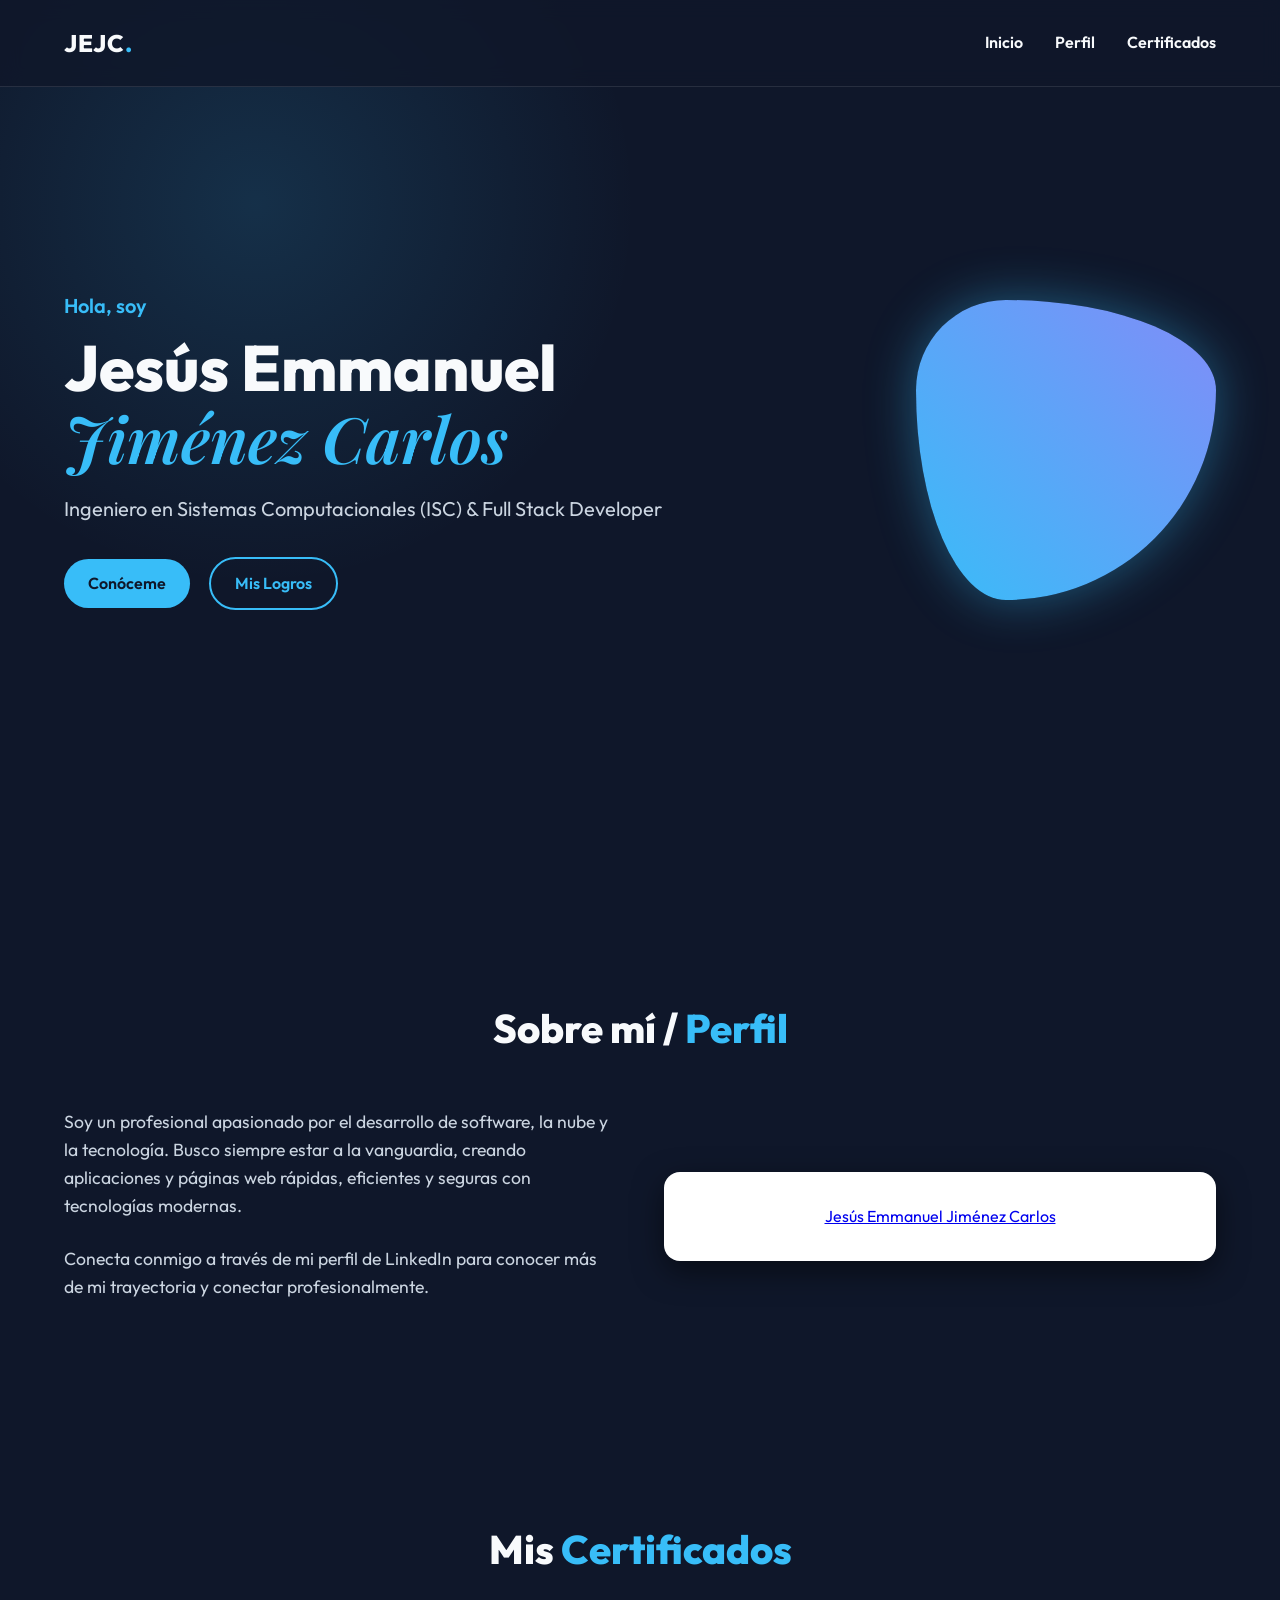
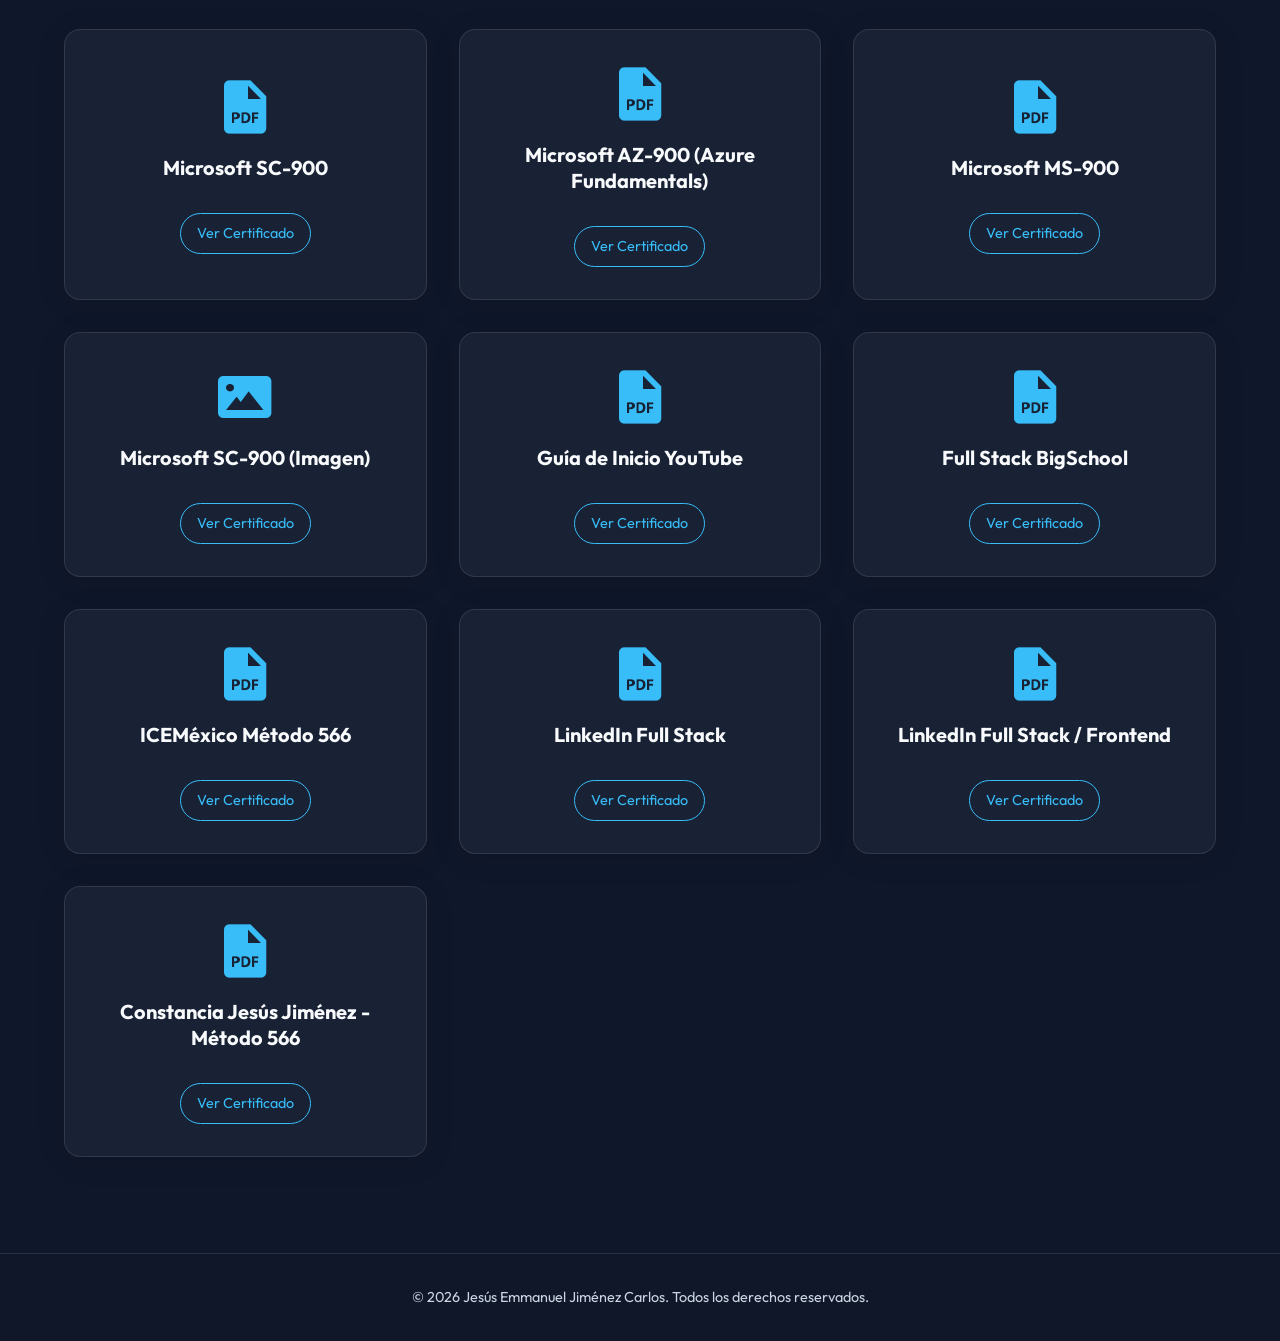
==== index.html @ c1d4f8da "Initial commit: Portafolio profesional" ====
<!DOCTYPE html>
<html lang="es">
<head>
    <meta charset="UTF-8">
    <meta name="viewport" content="width=device-width, initial-scale=1.0">
    <title>Jesús Emmanuel - Portafolio Profesional</title>
    <meta name="description" content="Portafolio profesional de Jesús Emmanuel Jiménez Carlos, Ingeniero en Sistemas Computacionales.">
    <!-- Google Fonts -->
    <link href="https://fonts.googleapis.com/css2?family=Outfit:wght@300;400;600;800&family=Playfair+Display:ital,wght@1,600&display=swap" rel="stylesheet">
    <link rel="stylesheet" href="./css/style.css">
    <!-- Boxicons (For quick modern icons) -->
    <link href='https://unpkg.com/boxicons@2.1.4/css/boxicons.min.css' rel='stylesheet'>
    <!-- LinkedIn Badge Script -->
    <script src="https://platform.linkedin.com/badges/js/profile.js" async defer type="text/javascript"></script>
</head>
<body>
    <!-- Navbar -->
    <header class="navbar">
        <div class="logo">JEJC<span>.</span></div>
        <button class="menu-btn" id="menu-btn"><i class='bx bx-menu'></i></button>
        <nav class="nav-links" id="nav-links">
            <a href="#inicio">Inicio</a>
            <a href="#perfil">Perfil</a>
            <a href="#certificados">Certificados</a>
        </nav>
    </header>

    <!-- Hero Section -->
    <section id="inicio" class="hero">
        <div class="blob-bg"></div>
        <div class="hero-content">
            <span class="greeting">Hola, soy</span>
            <h1>Jesús Emmanuel<span> Jiménez Carlos</span></h1>
            <p class="role">Ingeniero en Sistemas Computacionales (ISC) & Full Stack Developer</p>
            <div class="hero-buttons">
                <a href="#perfil" class="btn btn-primary">Conóceme</a>
                <a href="#certificados" class="btn btn-secondary">Mis Logros</a>
            </div>
        </div>
        <div class="hero-image-placeholder">
           <!-- Dynamic CSS visual -->
           <div class="abstract-shape"></div>
        </div>
    </section>

    <!-- Profile & LinkedIn -->
    <section id="perfil" class="profile section-padding">
        <div class="container">
            <h2 class="section-title">Sobre mí / <span>Perfil</span></h2>
            <div class="profile-grid">
                <div class="profile-text">
                    <p>Soy un profesional apasionado por el desarrollo de software, la nube y la tecnología. Busco siempre estar a la vanguardia, creando aplicaciones y páginas web rápidas, eficientes y seguras con tecnologías modernas.</p>
                    <p>Conecta conmigo a través de mi perfil de LinkedIn para conocer más de mi trayectoria y conectar profesionalmente.</p>
                </div>
                <!-- Light theme container for LinkedIn Badge so its text is readable -->
                <div class="linkedin-container">
                    <div class="badge-base LI-profile-badge" data-locale="es_ES" data-size="medium" data-theme="light" data-type="HORIZONTAL" data-vanity="jesús-emmanuel-jiménez-carlos-isc" data-version="v1">
                      <a class="badge-base__link LI-simple-link" href="https://mx.linkedin.com/in/jes%C3%BAs-emmanuel-jim%C3%A9nez-carlos-isc?trk=profile-badge">Jesús Emmanuel Jiménez Carlos</a>
                    </div>
                </div>
            </div>
        </div>
    </section>

    <!-- Certificates Section -->
    <section id="certificados" class="certificates section-padding">
        <div class="container">
            <h2 class="section-title">Mis <span>Certificados</span></h2>
            <div class="cert-grid">
                <!-- Certificate cards will be generated by JS -->
            </div>
        </div>
    </section>

    <!-- Footer -->
    <footer>
        <div class="container">
            <p>&copy; 2026 Jesús Emmanuel Jiménez Carlos. Todos los derechos reservados.</p>
        </div>
    </footer>

    <script src="./js/main.js"></script>
</body>
</html>
---- css/style.css ----
/* Color Palette & Variables */
:root {
    --bg-dark: #0f172a;
    --text-main: #f8fafc;
    --text-muted: #cbd5e1;
    --accent: #38bdf8;
    --accent-hover: #0ea5e9;
    --card-bg: rgba(30, 41, 59, 0.7);
    --nav-bg: rgba(15, 23, 42, 0.8);
    --border-color: rgba(255, 255, 255, 0.1);
    
    font-size: 16px;
}

* {
    margin: 0;
    padding: 0;
    box-sizing: border-box;
    scroll-behavior: smooth;
}

body {
    font-family: 'Outfit', sans-serif;
    background-color: var(--bg-dark);
    color: var(--text-main);
    overflow-x: hidden;
    line-height: 1.6;
}

/* Glassmorphism Classes */
.glass-panel {
    background: var(--card-bg);
    backdrop-filter: blur(12px);
    -webkit-backdrop-filter: blur(12px);
    border: 1px solid var(--border-color);
    border-radius: 1rem;
    box-shadow: 0 4px 30px rgba(0, 0, 0, 0.1);
}

/* Navbar */
.navbar {
    position: fixed;
    top: 0;
    left: 0;
    width: 100%;
    display: flex;
    justify-content: space-between;
    align-items: center;
    padding: 1.5rem 5%;
    z-index: 1000;
    background: var(--nav-bg);
    backdrop-filter: blur(10px);
    border-bottom: 1px solid var(--border-color);
    transition: padding 0.3s ease;
}

.navbar.scrolled {
    padding: 1rem 5%;
}

.logo {
    font-size: 1.5rem;
    font-weight: 800;
    letter-spacing: 1px;
}

.logo span {
    color: var(--accent);
}

.nav-links {
    display: flex;
}

.nav-links a {
    color: var(--text-main);
    text-decoration: none;
    margin-left: 2rem;
    font-weight: 600;
    transition: color 0.3s;
    position: relative;
}

.nav-links a::after {
    content: '';
    position: absolute;
    bottom: -5px;
    left: 0;
    width: 0;
    height: 2px;
    background-color: var(--accent);
    transition: width 0.3s;
}

.nav-links a:hover {
    color: var(--accent);
}

.nav-links a:hover::after {
    width: 100%;
}

.menu-btn {
    display: none;
    background: none;
    border: none;
    color: var(--text-main);
    font-size: 2rem;
    cursor: pointer;
}

/* Hero Section */
.hero {
    min-height: 100vh;
    display: flex;
    align-items: center;
    justify-content: space-between;
    padding: 0 5%;
    position: relative;
    overflow: hidden;
}

.blob-bg {
    position: absolute;
    width: 60vw;
    height: 60vw;
    background: radial-gradient(circle, rgba(56,189,248,0.15) 0%, rgba(15,23,42,0) 70%);
    top: -20%;
    left: -10%;
    border-radius: 50%;
    z-index: -1;
    pointer-events: none;
    animation: drift 15s infinite alternate ease-in-out;
}

@keyframes drift {
    100% {
        transform: translate(10%, 10%);
    }
}

.hero-content {
    max-width: 600px;
    z-index: 10;
}

.greeting {
    font-size: 1.25rem;
    color: var(--accent);
    font-weight: 600;
    display: block;
    margin-bottom: 0.5rem;
}

.hero-content h1 {
    font-size: 4rem;
    font-weight: 800;
    line-height: 1.1;
    margin-bottom: 1rem;
}

.hero-content h1 span {
    color: var(--accent);
    font-family: 'Playfair Display', serif;
    font-style: italic;
    font-weight: 600;
}

.role {
    font-size: 1.25rem;
    color: var(--text-muted);
    margin-bottom: 2rem;
}

.btn {
    display: inline-block;
    padding: 0.75rem 1.5rem;
    border-radius: 2rem;
    text-decoration: none;
    font-weight: 600;
    transition: all 0.3s;
}

.btn-primary {
    background-color: var(--accent);
    color: var(--bg-dark);
    margin-right: 1rem;
}

.btn-primary:hover {
    background-color: var(--accent-hover);
    transform: translateY(-3px);
    box-shadow: 0 10px 20px rgba(56, 189, 248, 0.3);
}

.btn-secondary {
    border: 2px solid var(--accent);
    color: var(--accent);
}

.btn-secondary:hover {
    background-color: var(--accent);
    color: var(--bg-dark);
    transform: translateY(-3px);
}

.abstract-shape {
    width: 300px;
    height: 300px;
    border-radius: 30% 70% 70% 30% / 30% 30% 70% 70%;
    background: linear-gradient(45deg, #38bdf8, #818cf8);
    box-shadow: 0 0 50px rgba(56, 189, 248, 0.4);
    animation: morph 8s infinite alternate ease-in-out;
}

@keyframes morph {
    0% { border-radius: 30% 70% 70% 30% / 30% 30% 70% 70%; }
    50% { border-radius: 60% 40% 30% 70% / 60% 30% 70% 40%; }
    100% { border-radius: 30% 70% 70% 30% / 30% 30% 70% 70%; }
}

/* Sections Common */
.section-padding {
    padding: 6rem 5%;
}

.container {
    max-width: 1200px;
    margin: 0 auto;
}

.section-title {
    font-size: 2.5rem;
    font-weight: 800;
    margin-bottom: 3rem;
    text-align: center;
}

.section-title span {
    color: var(--accent);
}

/* Profile */
.profile-grid {
    display: grid;
    grid-template-columns: 1fr 1fr;
    gap: 3rem;
    align-items: center;
}

.profile-text p {
    font-size: 1.1rem;
    color: var(--text-muted);
    margin-bottom: 1.5rem;
}

.linkedin-container {
    padding: 2rem;
    display: flex;
    justify-content: center;
    align-items: center;
    background: #ffffff; /* White bg for linkedin badge to show best since it's "light" theme */
    border-radius: 1rem;
    box-shadow: 0 10px 30px rgba(0,0,0,0.5);
    overflow: hidden;
}

/* Certificates */
.cert-grid {
    display: grid;
    grid-template-columns: repeat(auto-fit, minmax(300px, 1fr));
    gap: 2rem;
}

.cert-card {
    padding: 2rem;
    text-align: center;
    transition: transform 0.3s, box-shadow 0.3s;
    text-decoration: none;
    display: flex;
    flex-direction: column;
    justify-content: center;
    align-items: center;
    color: var(--text-main);
}

.cert-card:hover {
    transform: translateY(-10px);
    box-shadow: 0 15px 30px rgba(14, 165, 233, 0.2);
    border-color: var(--accent);
}

.cert-card i {
    font-size: 4rem;
    color: var(--accent);
    margin-bottom: 1rem;
}

.cert-card h3 {
    font-size: 1.25rem;
    margin-bottom: 0.5rem;
    line-height: 1.3;
}

.cert-card .btn-small {
    margin-top: 1.5rem;
    padding: 0.5rem 1rem;
    color: var(--accent);
    border: 1px solid var(--accent);
    border-radius: 1.5rem;
    font-size: 0.9rem;
    transition: all 0.3s;
}

.cert-card:hover .btn-small {
    background: var(--accent);
    color: var(--bg-dark);
}

/* Footer */
footer {
    text-align: center;
    padding: 2rem 5%;
    border-top: 1px solid var(--border-color);
    background: var(--nav-bg);
}

footer p {
    color: var(--text-muted);
    font-size: 0.9rem;
}

/* Media Queries for responsiveness */
@media (max-width: 900px) {
    .hero-content h1 {
        font-size: 3rem;
    }
    .profile-grid {
        grid-template-columns: 1fr;
    }
    .hero {
        flex-direction: column;
        justify-content: center;
        text-align: center;
        gap: 3rem;
        padding-top: 8rem;
    }
    .abstract-shape {
        width: 250px;
        height: 250px;
    }
}

@media (max-width: 768px) {
    .menu-btn {
        display: block;
    }
    .nav-links {
        position: absolute;
        top: 100%;
        left: 0;
        width: 100%;
        background: var(--nav-bg);
        flex-direction: column;
        display: none;
        padding: 1rem 0;
        backdrop-filter: blur(10px);
        border-bottom: 1px solid var(--border-color);
    }
    .nav-links.active {
        display: flex;
    }
    .nav-links a {
        margin: 1rem 0;
        text-align: center;
    }
}
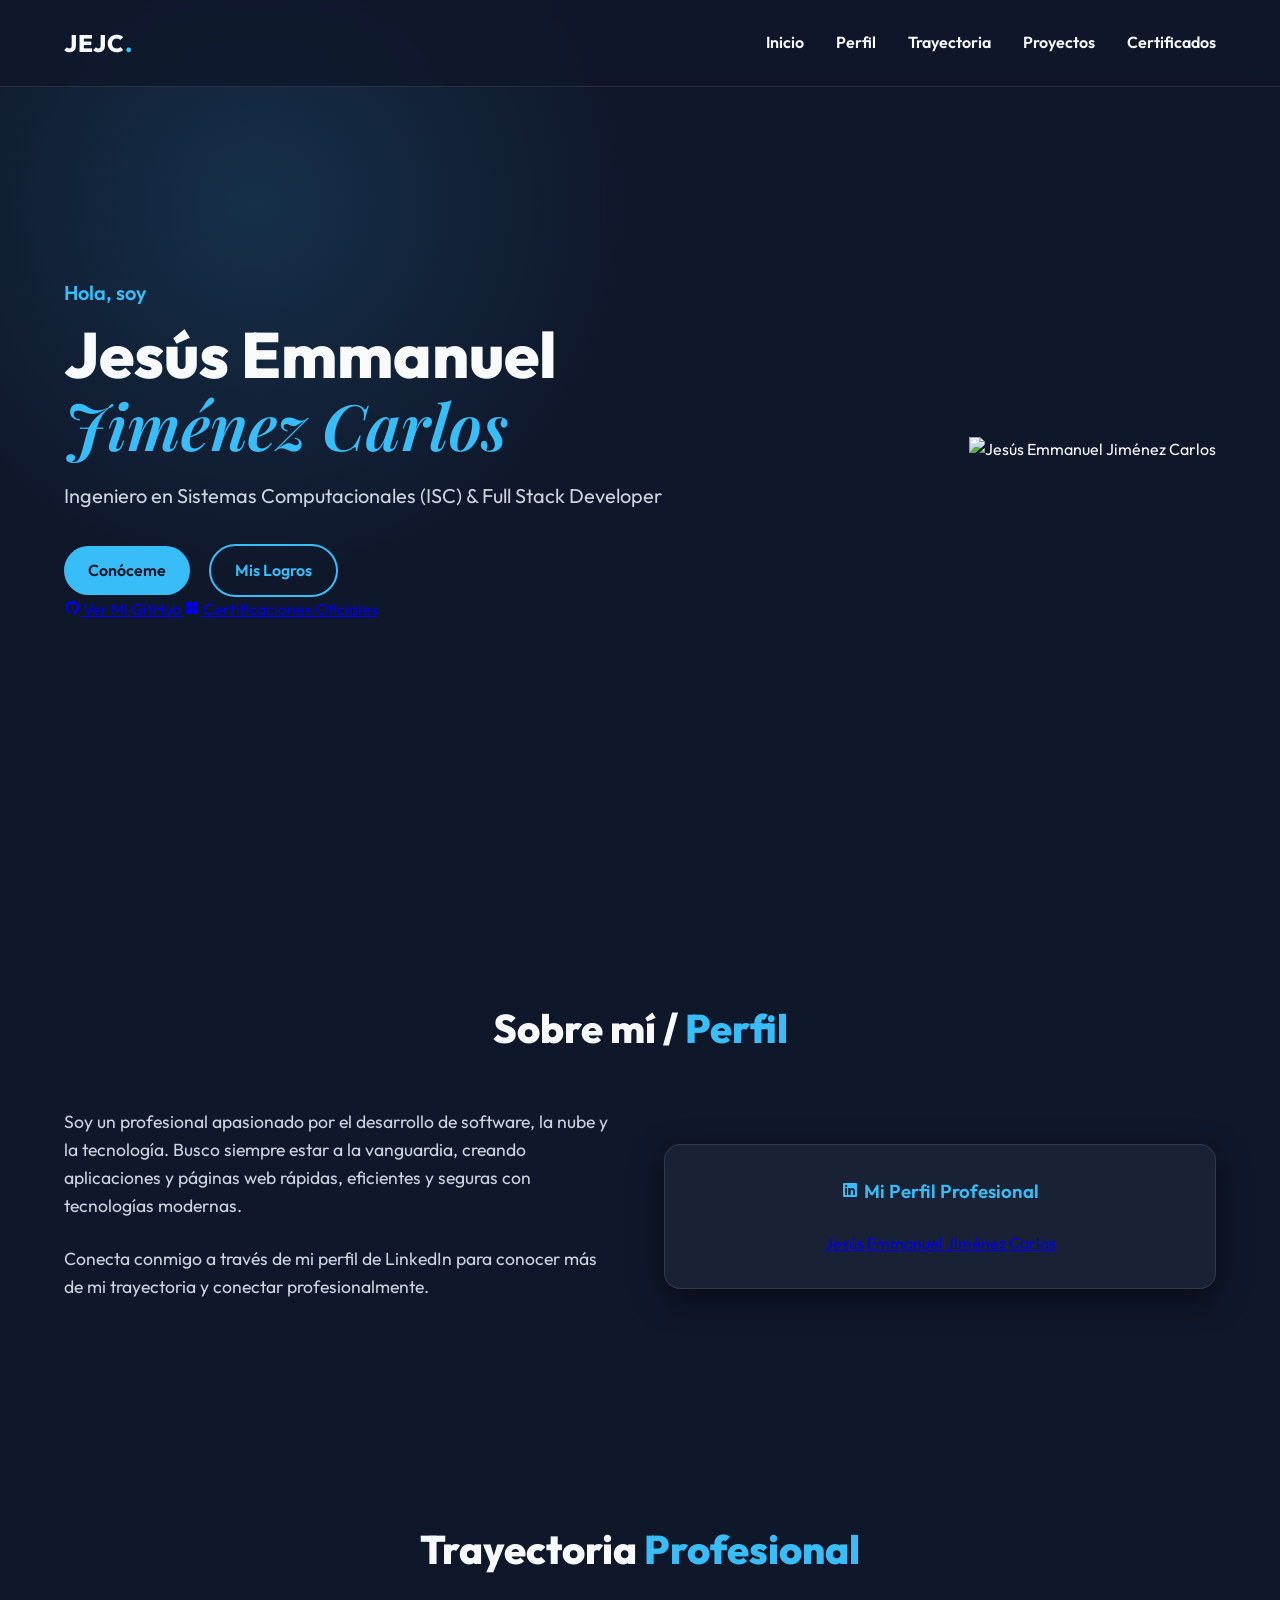
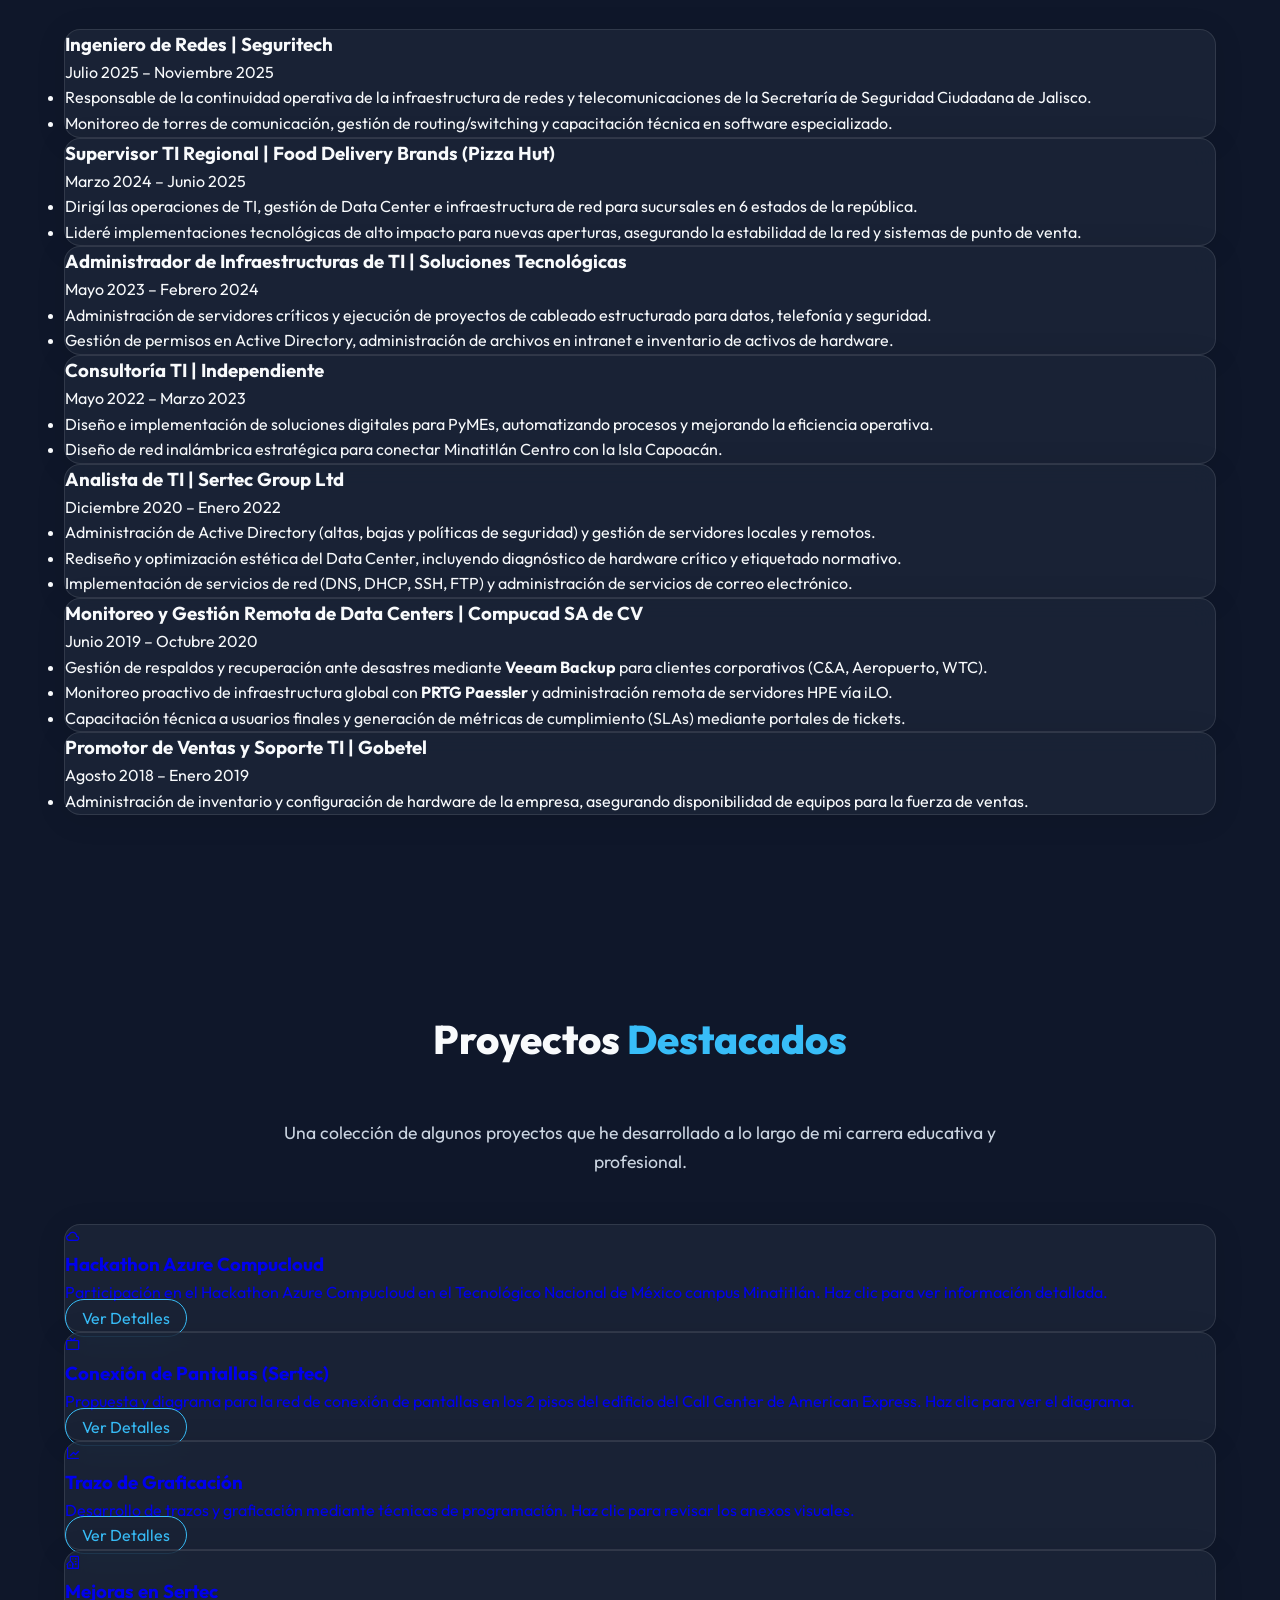
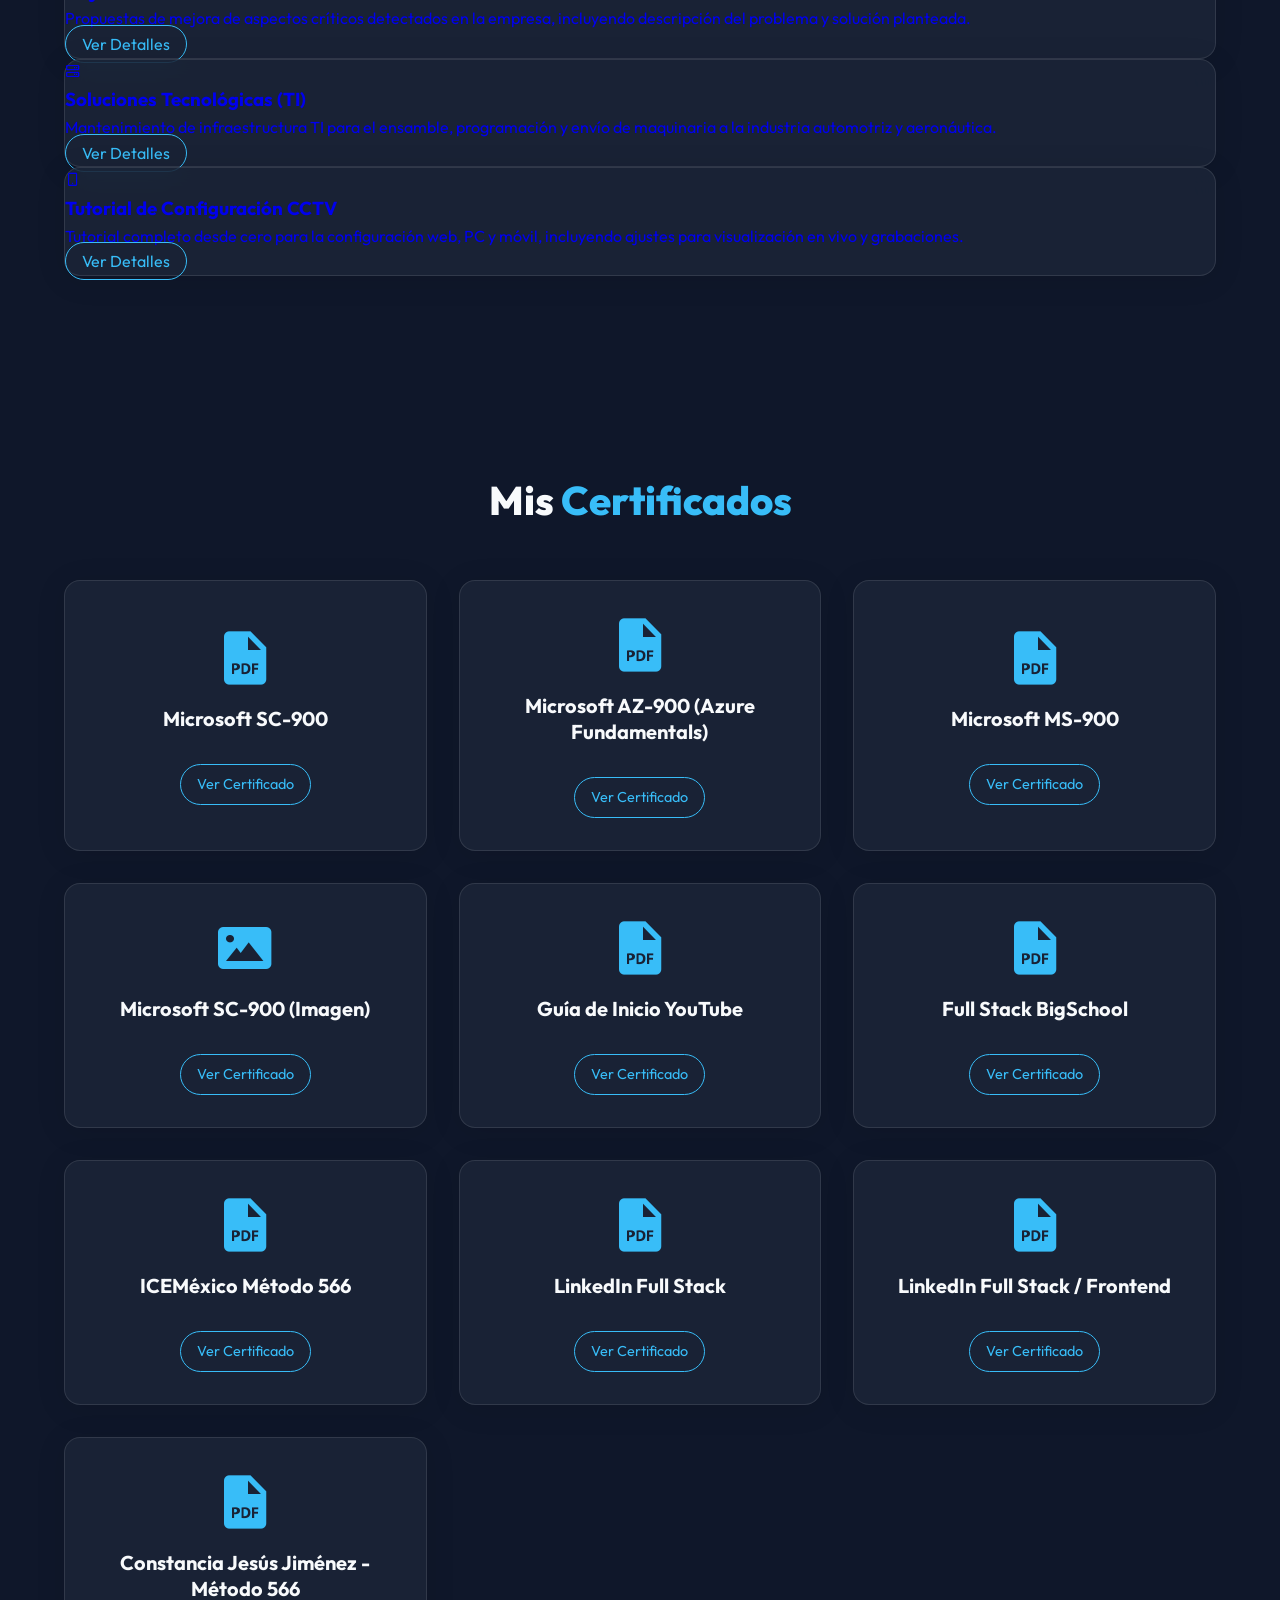
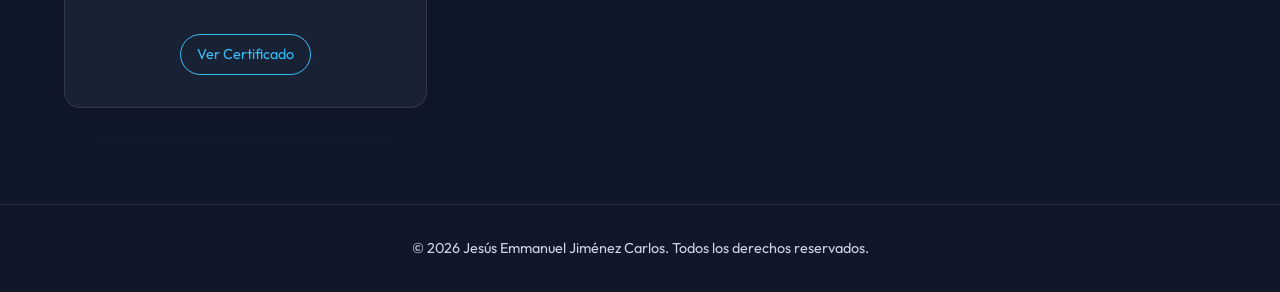
==== commit b1881376: "Refinar estilo de linkedin, botones credly y proyectos cliqueables" ====
--- a/index.html
+++ b/index.html
@@ -21,6 +21,8 @@
         <nav class="nav-links" id="nav-links">
             <a href="#inicio">Inicio</a>
             <a href="#perfil">Perfil</a>
+            <a href="#trayectoria">Trayectoria</a>
+            <a href="#proyectos">Proyectos</a>
             <a href="#certificados">Certificados</a>
         </nav>
     </header>
@@ -36,10 +38,19 @@
                 <a href="#perfil" class="btn btn-primary">Conóceme</a>
                 <a href="#certificados" class="btn btn-secondary">Mis Logros</a>
             </div>
+            <div class="social-links">
+                <a href="https://github.com/JesusCarlosEmmanuel" target="_blank" class="btn-social">
+                    <i class='bx bxl-github'></i> <span>Ver Mi GitHub</span>
+                </a>
+                <a href="https://www.credly.com/users/jesus-jimenez-carlos" target="_blank" class="btn-social">
+                    <i class='bx bxl-microsoft'></i> <span>Certificaciones Oficiales</span>
+                </a>
+            </div>
         </div>
         <div class="hero-image-placeholder">
-           <!-- Dynamic CSS visual -->
-           <div class="abstract-shape"></div>
+           <div class="hero-img-container">
+               <img src="./assets/profile.jpeg" alt="Jesús Emmanuel Jiménez Carlos" class="profile-photo">
+           </div>
         </div>
     </section>
 
@@ -53,11 +64,137 @@
                     <p>Conecta conmigo a través de mi perfil de LinkedIn para conocer más de mi trayectoria y conectar profesionalmente.</p>
                 </div>
                 <!-- Light theme container for LinkedIn Badge so its text is readable -->
-                <div class="linkedin-container">
-                    <div class="badge-base LI-profile-badge" data-locale="es_ES" data-size="medium" data-theme="light" data-type="HORIZONTAL" data-vanity="jesús-emmanuel-jiménez-carlos-isc" data-version="v1">
+                <div class="linkedin-container glass-panel" style="text-align: center; flex-direction: column; background: var(--card-bg);">
+                    <h3 style="margin-bottom: 1.5rem; color: var(--accent); font-weight: 600;"><i class='bx bxl-linkedin-square'></i> Mi Perfil Profesional</h3>
+                    <div class="badge-base LI-profile-badge" data-locale="es_ES" data-size="medium" data-theme="dark" data-type="HORIZONTAL" data-vanity="jesús-emmanuel-jiménez-carlos-isc" data-version="v1">
                       <a class="badge-base__link LI-simple-link" href="https://mx.linkedin.com/in/jes%C3%BAs-emmanuel-jim%C3%A9nez-carlos-isc?trk=profile-badge">Jesús Emmanuel Jiménez Carlos</a>
                     </div>
                 </div>
+            </div>
+        </div>
+    </section>
+
+
+    <!-- Trayectoria -->
+    <section id="trayectoria" class="trayectoria section-padding">
+        <div class="container">
+            <h2 class="section-title">Trayectoria <span>Profesional</span></h2>
+            <div class="timeline">
+                <div class="timeline-item glass-panel">
+                    <h3>Ingeniero de Redes <span>| Seguritech</span></h3>
+                    <span class="date">Julio 2025 – Noviembre 2025</span>
+                    <ul>
+                        <li>Responsable de la continuidad operativa de la infraestructura de redes y telecomunicaciones de la Secretaría de Seguridad Ciudadana de Jalisco.</li>
+                        <li>Monitoreo de torres de comunicación, gestión de routing/switching y capacitación técnica en software especializado.</li>
+                    </ul>
+                </div>
+                <div class="timeline-item glass-panel">
+                    <h3>Supervisor TI Regional <span>| Food Delivery Brands (Pizza Hut)</span></h3>
+                    <span class="date">Marzo 2024 – Junio 2025</span>
+                    <ul>
+                        <li>Dirigí las operaciones de TI, gestión de Data Center e infraestructura de red para sucursales en 6 estados de la república.</li>
+                        <li>Lideré implementaciones tecnológicas de alto impacto para nuevas aperturas, asegurando la estabilidad de la red y sistemas de punto de venta.</li>
+                    </ul>
+                </div>
+                <div class="timeline-item glass-panel">
+                    <h3>Administrador de Infraestructuras de TI <span>| Soluciones Tecnológicas</span></h3>
+                    <span class="date">Mayo 2023 – Febrero 2024</span>
+                    <ul>
+                        <li>Administración de servidores críticos y ejecución de proyectos de cableado estructurado para datos, telefonía y seguridad.</li>
+                        <li>Gestión de permisos en Active Directory, administración de archivos en intranet e inventario de activos de hardware.</li>
+                    </ul>
+                </div>
+                <div class="timeline-item glass-panel">
+                    <h3>Consultoría TI <span>| Independiente</span></h3>
+                    <span class="date">Mayo 2022 – Marzo 2023</span>
+                    <ul>
+                        <li>Diseño e implementación de soluciones digitales para PyMEs, automatizando procesos y mejorando la eficiencia operativa.</li>
+                        <li>Diseño de red inalámbrica estratégica para conectar Minatitlán Centro con la Isla Capoacán.</li>
+                    </ul>
+                </div>
+                <div class="timeline-item glass-panel">
+                    <h3>Analista de TI <span>| Sertec Group Ltd</span></h3>
+                    <span class="date">Diciembre 2020 – Enero 2022</span>
+                    <ul>
+                        <li>Administración de Active Directory (altas, bajas y políticas de seguridad) y gestión de servidores locales y remotos.</li>
+                        <li>Rediseño y optimización estética del Data Center, incluyendo diagnóstico de hardware crítico y etiquetado normativo.</li>
+                        <li>Implementación de servicios de red (DNS, DHCP, SSH, FTP) y administración de servicios de correo electrónico.</li>
+                    </ul>
+                </div>
+                <div class="timeline-item glass-panel">
+                    <h3>Monitoreo y Gestión Remota de Data Centers <span>| Compucad SA de CV</span></h3>
+                    <span class="date">Junio 2019 – Octubre 2020</span>
+                    <ul>
+                        <li>Gestión de respaldos y recuperación ante desastres mediante <strong>Veeam Backup</strong> para clientes corporativos (C&A, Aeropuerto, WTC).</li>
+                        <li>Monitoreo proactivo de infraestructura global con <strong>PRTG Paessler</strong> y administración remota de servidores HPE vía iLO.</li>
+                        <li>Capacitación técnica a usuarios finales y generación de métricas de cumplimiento (SLAs) mediante portales de tickets.</li>
+                    </ul>
+                </div>
+                <div class="timeline-item glass-panel">
+                    <h3>Promotor de Ventas y Soporte TI <span>| Gobetel</span></h3>
+                    <span class="date">Agosto 2018 – Enero 2019</span>
+                    <ul>
+                        <li>Administración de inventario y configuración de hardware de la empresa, asegurando disponibilidad de equipos para la fuerza de ventas.</li>
+                    </ul>
+                </div>
+            </div>
+        </div>
+    </section>
+
+    <!-- Proyectos Destacados Section -->
+    <section id="proyectos" class="proyectos section-padding">
+        <div class="container">
+            <h2 class="section-title">Proyectos <span>Destacados</span></h2>
+            <p class="section-subtitle" style="text-align: center; color: var(--text-muted); margin-bottom: 3rem; font-size: 1.1rem; max-width: 800px; margin-left: auto; margin-right: auto;">Una colección de algunos proyectos que he desarrollado a lo largo de mi carrera educativa y profesional.</p>
+            <div class="projects-grid">
+                <a href="https://sites.google.com/view/jejcengineeringcomputer/inicio" target="_blank" style="text-decoration: none;">
+                    <div class="project-card glass-panel">
+                        <i class='bx bx-cloud'></i>
+                        <h3>Hackathon Azure Compucloud</h3>
+                        <p>Participación en el Hackathon Azure Compucloud en el Tecnológico Nacional de México campus Minatitlán. Haz clic para ver información detallada.</p>
+                        <span class="btn-small" style="margin-top:auto; align-self:flex-start; padding: 0.5rem 1rem; border:1px solid var(--accent); border-radius:1.5rem; color: var(--accent);">Ver Detalles</span>
+                    </div>
+                </a>
+                <a href="https://sites.google.com/view/jejcengineeringcomputer/network" target="_blank" style="text-decoration: none;">
+                    <div class="project-card glass-panel">
+                        <i class='bx bx-tv'></i>
+                        <h3>Conexión de Pantallas (Sertec)</h3>
+                        <p>Propuesta y diagrama para la red de conexión de pantallas en los 2 pisos del edificio del Call Center de American Express. Haz clic para ver el diagrama.</p>
+                        <span class="btn-small" style="margin-top:auto; align-self:flex-start; padding: 0.5rem 1rem; border:1px solid var(--accent); border-radius:1.5rem; color: var(--accent);">Ver Detalles</span>
+                    </div>
+                </a>
+                <a href="https://sites.google.com/view/jejcengineeringcomputer/informaci%C3%B3n" target="_blank" style="text-decoration: none;">
+                    <div class="project-card glass-panel">
+                        <i class='bx bx-line-chart'></i>
+                        <h3>Trazo de Graficación</h3>
+                        <p>Desarrollo de trazos y graficación mediante técnicas de programación. Haz clic para revisar los anexos visuales.</p>
+                        <span class="btn-small" style="margin-top:auto; align-self:flex-start; padding: 0.5rem 1rem; border:1px solid var(--accent); border-radius:1.5rem; color: var(--accent);">Ver Detalles</span>
+                    </div>
+                </a>
+                <a href="https://sites.google.com/view/jejcengineeringcomputer/informaci%C3%B3n" target="_blank" style="text-decoration: none;">
+                    <div class="project-card glass-panel">
+                        <i class='bx bx-building-house'></i>
+                        <h3>Mejoras en Sertec</h3>
+                        <p>Propuestas de mejora de aspectos críticos detectados en la empresa, incluyendo descripción del problema y solución planteada.</p>
+                        <span class="btn-small" style="margin-top:auto; align-self:flex-start; padding: 0.5rem 1rem; border:1px solid var(--accent); border-radius:1.5rem; color: var(--accent);">Ver Detalles</span>
+                    </div>
+                </a>
+                <a href="https://sites.google.com/view/jejcengineeringcomputer/inicio" target="_blank" style="text-decoration: none;">
+                    <div class="project-card glass-panel">
+                        <i class='bx bx-server'></i>
+                        <h3>Soluciones Tecnológicas (TI)</h3>
+                        <p>Mantenimiento de infraestructura TI para el ensamble, programación y envío de maquinaria a la industria automotriz y aeronáutica.</p>
+                        <span class="btn-small" style="margin-top:auto; align-self:flex-start; padding: 0.5rem 1rem; border:1px solid var(--accent); border-radius:1.5rem; color: var(--accent);">Ver Detalles</span>
+                    </div>
+                </a>
+                <a href="https://sites.google.com/view/jejcengineeringcomputer/network" target="_blank" style="text-decoration: none;">
+                    <div class="project-card glass-panel">
+                        <i class='bx bx-mobile-alt'></i>
+                        <h3>Tutorial de Configuración CCTV</h3>
+                        <p>Tutorial completo desde cero para la configuración web, PC y móvil, incluyendo ajustes para visualización en vivo y grabaciones.</p>
+                        <span class="btn-small" style="margin-top:auto; align-self:flex-start; padding: 0.5rem 1rem; border:1px solid var(--accent); border-radius:1.5rem; color: var(--accent);">Ver Detalles</span>
+                    </div>
+                </a>
             </div>
         </div>
     </section>
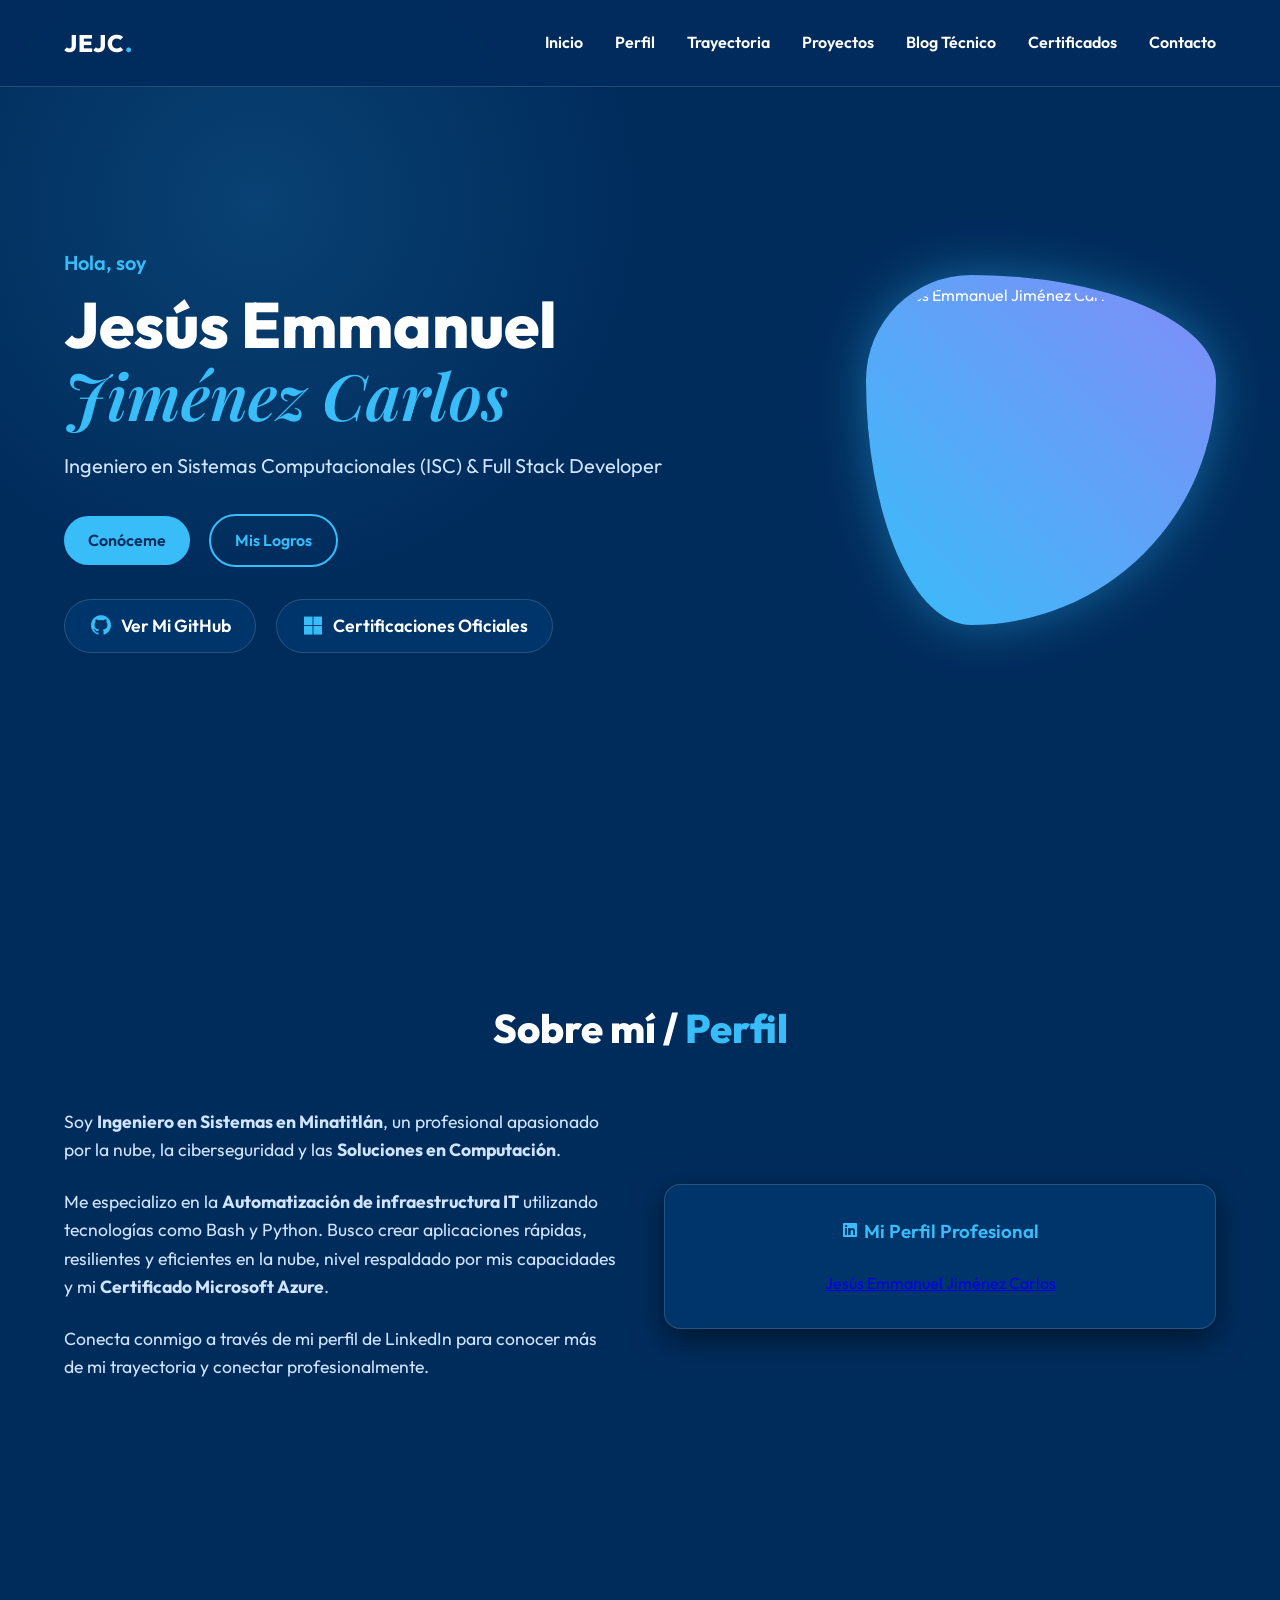
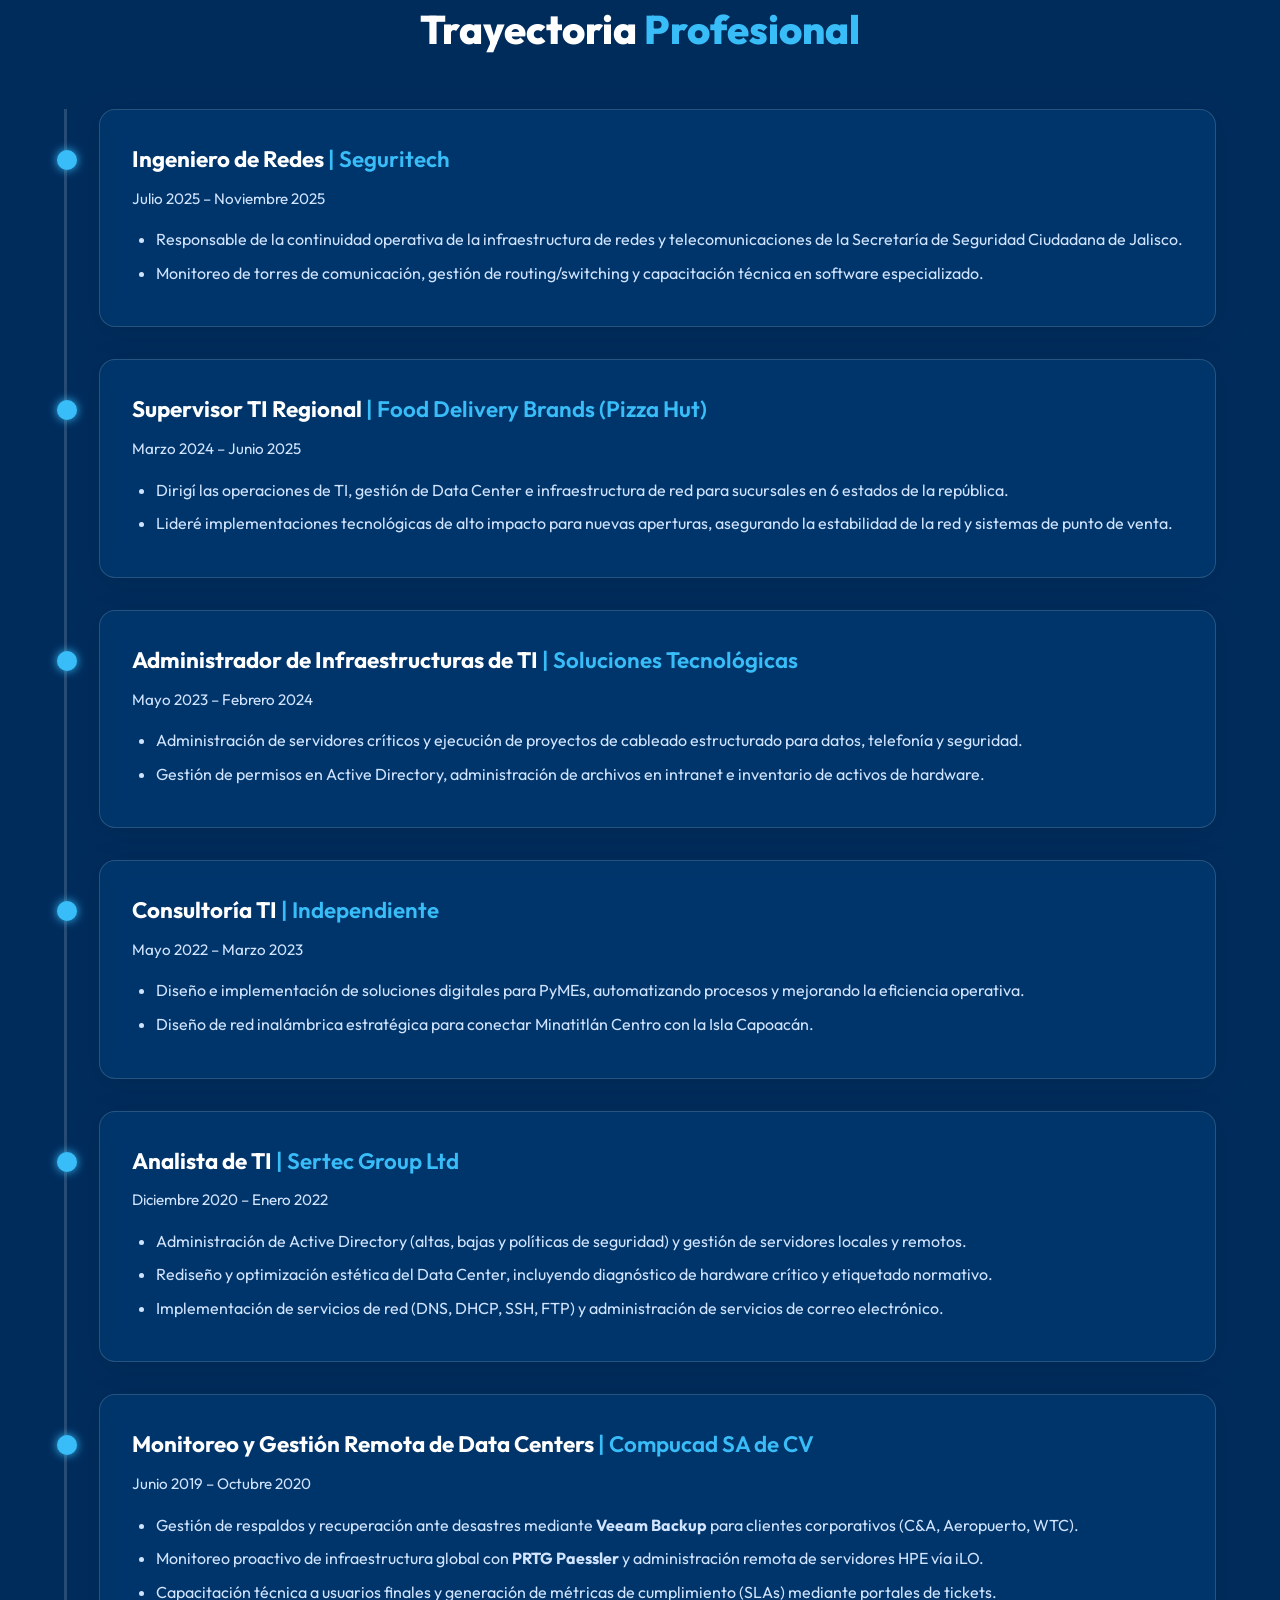
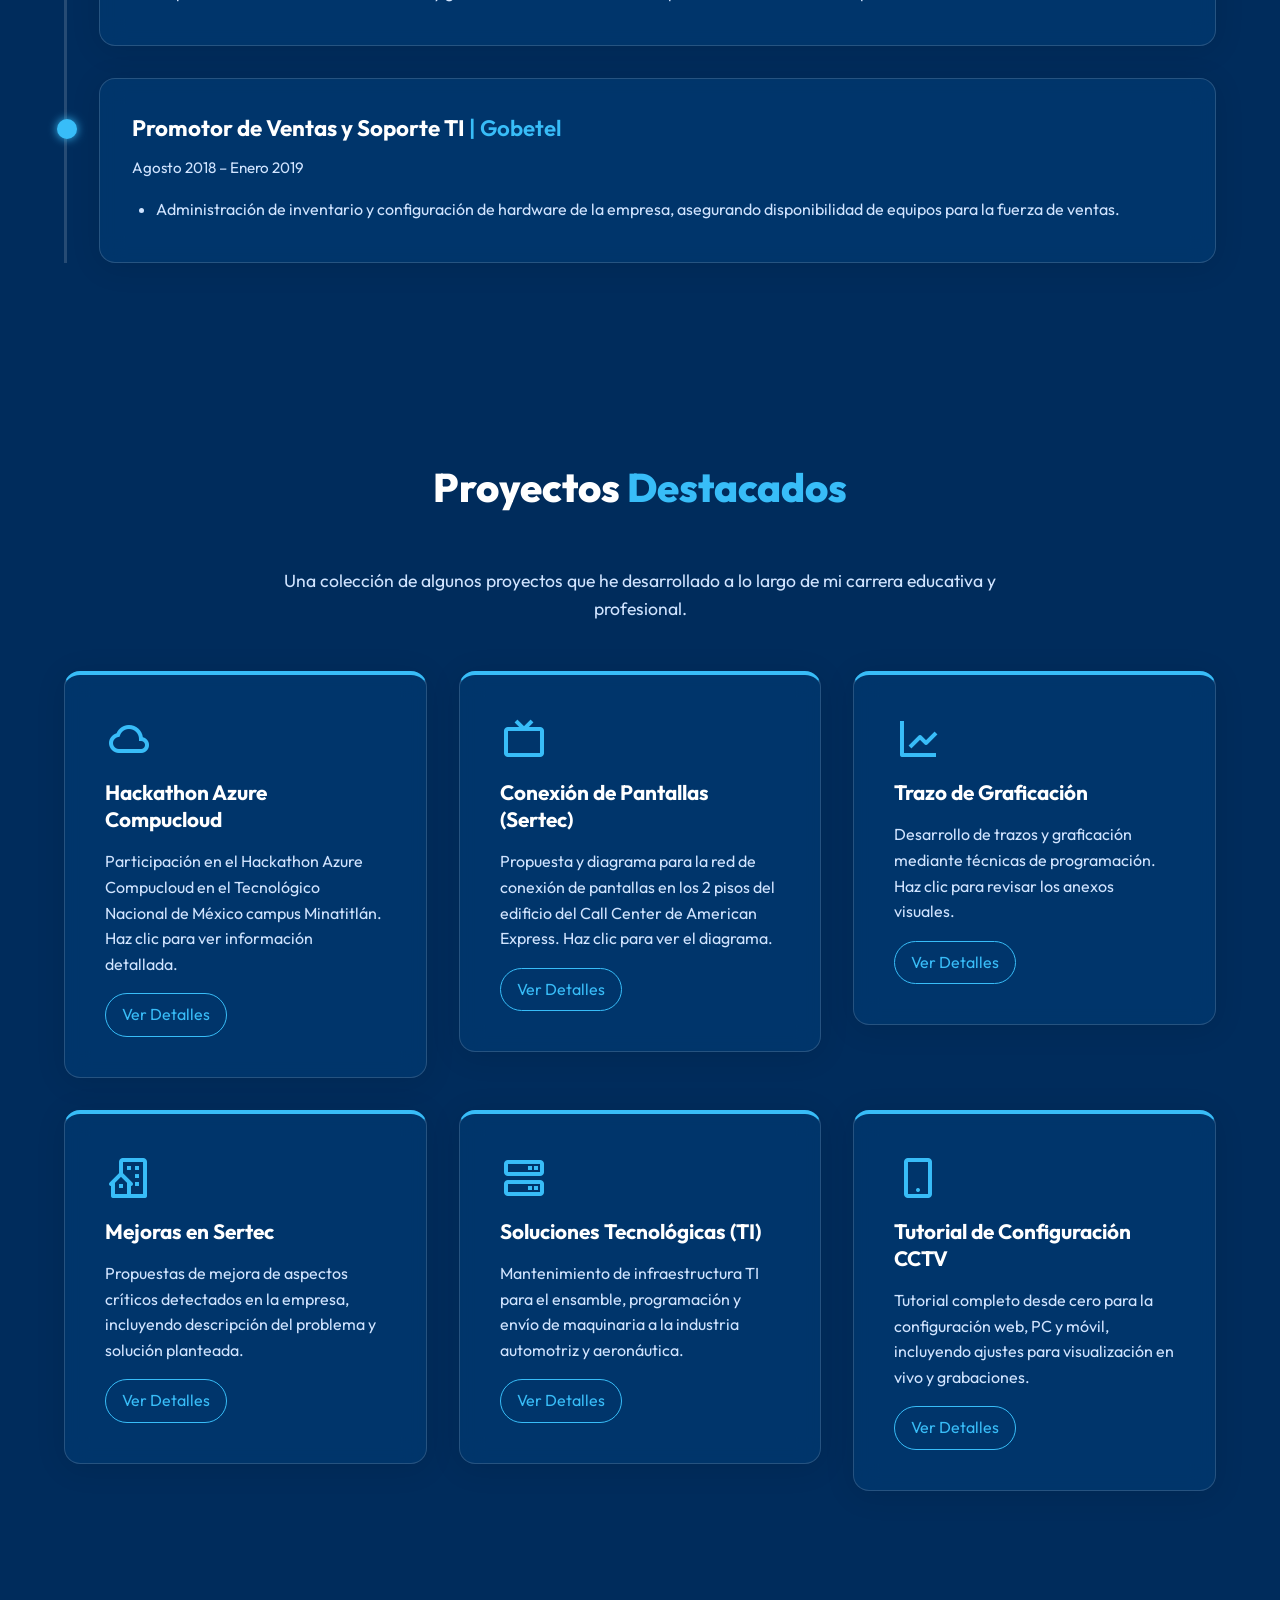
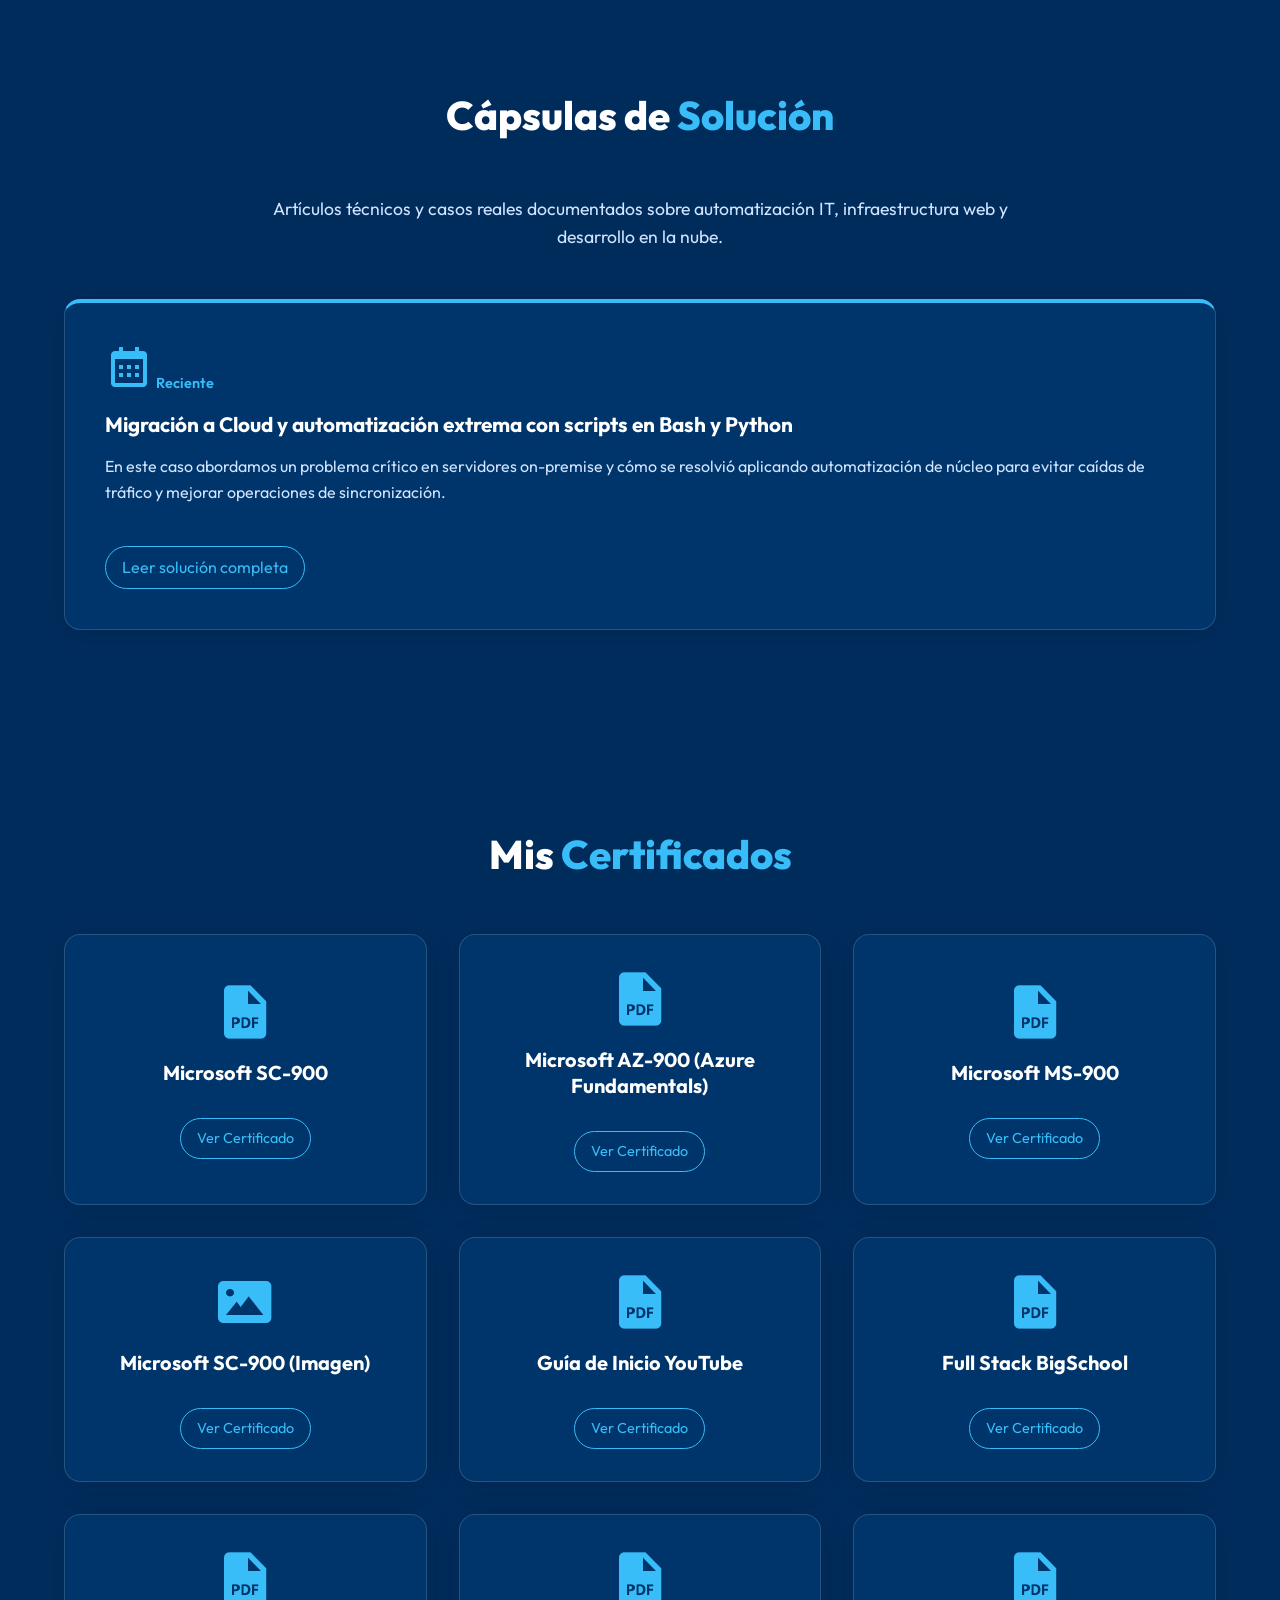
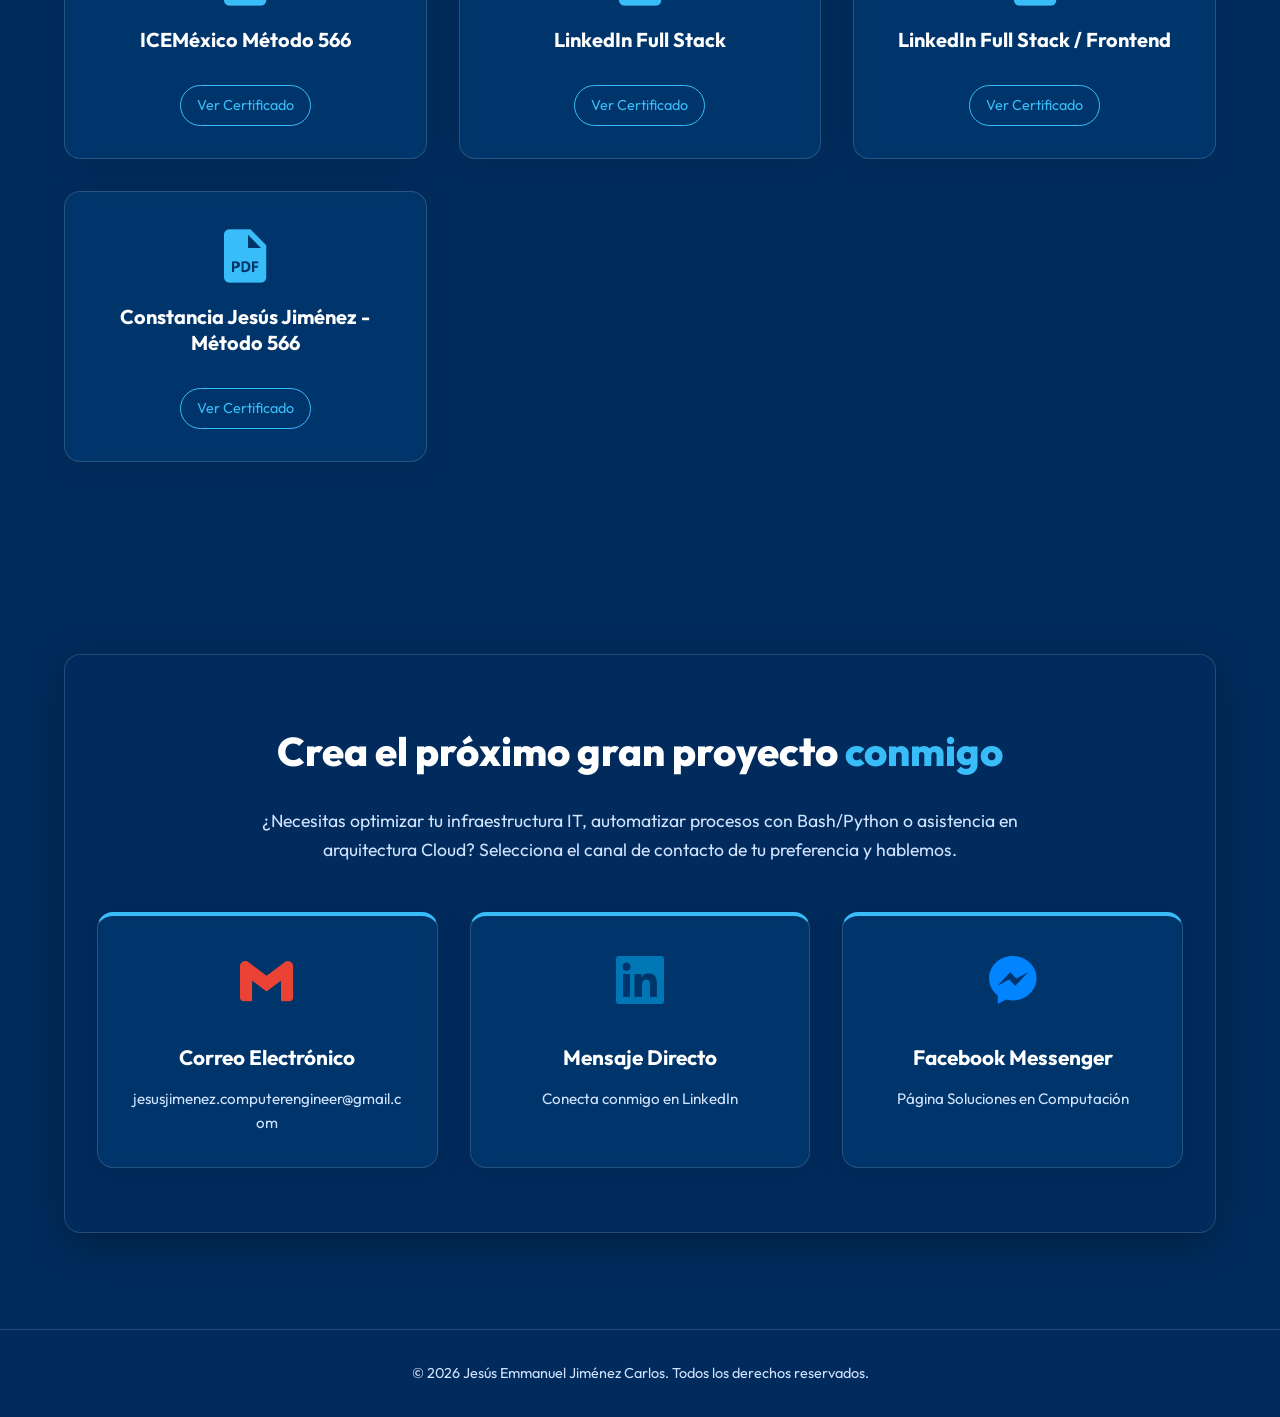
==== commit 6ec8218e: "Implementar sección de CTA (Contacto Final) con email, LinkedIn y Facebook" ====
--- a/index.html
+++ b/index.html
@@ -3,8 +3,8 @@
 <head>
     <meta charset="UTF-8">
     <meta name="viewport" content="width=device-width, initial-scale=1.0">
-    <title>Jesús Emmanuel - Portafolio Profesional</title>
-    <meta name="description" content="Portafolio profesional de Jesús Emmanuel Jiménez Carlos, Ingeniero en Sistemas Computacionales.">
+    <title>Jesús Emmanuel Jiménez Carlos | Consultoría IT y Ciberseguridad</title>
+    <meta name="description" content="Portafolio y Consultoría de Jesús Emmanuel Jiménez Carlos, Ingeniero en Sistemas Minatitlán. Especialista en Automatización de infraestructura IT (Bash/Python), Cloud (Azure) y Soluciones en Computación.">
     <!-- Google Fonts -->
     <link href="https://fonts.googleapis.com/css2?family=Outfit:wght@300;400;600;800&family=Playfair+Display:ital,wght@1,600&display=swap" rel="stylesheet">
     <link rel="stylesheet" href="./css/style.css">
@@ -23,7 +23,9 @@
             <a href="#perfil">Perfil</a>
             <a href="#trayectoria">Trayectoria</a>
             <a href="#proyectos">Proyectos</a>
+            <a href="#blog">Blog Técnico</a>
             <a href="#certificados">Certificados</a>
+            <a href="#contacto">Contacto</a>
         </nav>
     </header>
 
@@ -60,7 +62,8 @@
             <h2 class="section-title">Sobre mí / <span>Perfil</span></h2>
             <div class="profile-grid">
                 <div class="profile-text">
-                    <p>Soy un profesional apasionado por el desarrollo de software, la nube y la tecnología. Busco siempre estar a la vanguardia, creando aplicaciones y páginas web rápidas, eficientes y seguras con tecnologías modernas.</p>
+                    <p>Soy <strong>Ingeniero en Sistemas en Minatitlán</strong>, un profesional apasionado por la nube, la ciberseguridad y las <strong>Soluciones en Computación</strong>.</p>
+                    <p>Me especializo en la <strong>Automatización de infraestructura IT</strong> utilizando tecnologías como Bash y Python. Busco crear aplicaciones rápidas, resilientes y eficientes en la nube, nivel respaldado por mis capacidades y mi <strong>Certificado Microsoft Azure</strong>.</p>
                     <p>Conecta conmigo a través de mi perfil de LinkedIn para conocer más de mi trayectoria y conectar profesionalmente.</p>
                 </div>
                 <!-- Light theme container for LinkedIn Badge so its text is readable -->
@@ -199,6 +202,23 @@
         </div>
     </section>
 
+    <!-- Blog Section -->
+    <section id="blog" class="blog section-padding">
+        <div class="container">
+            <h2 class="section-title">Cápsulas de <span>Solución</span></h2>
+            <p class="section-subtitle" style="text-align: center; color: var(--text-muted); margin-bottom: 3rem; font-size: 1.1rem; max-width: 800px; margin-left: auto; margin-right: auto;">Artículos técnicos y casos reales documentados sobre automatización IT, infraestructura web y desarrollo en la nube.</p>
+            <div class="projects-grid">
+                <!-- Blog Card 1 -->
+                <div class="project-card glass-panel flex-card">
+                    <span class="date" style="color:var(--accent); font-size:0.9rem; font-weight:600;"><i class='bx bx-calendar'></i> Reciente</span>
+                    <h3>Migración a Cloud y automatización extrema con scripts en Bash y Python</h3>
+                    <p style="margin-bottom: 1.5rem;">En este caso abordamos un problema crítico en servidores on-premise y cómo se resolvió aplicando automatización de núcleo para evitar caídas de tráfico y mejorar operaciones de sincronización.</p>
+                    <a href="blog-template.html" class="btn-small" style="text-decoration:none; display:inline-block; margin-top:auto; align-self:flex-start; padding: 0.5rem 1rem; border:1px solid var(--accent); border-radius:1.5rem; color: var(--accent); transition: all 0.3s;" onmouseover="this.style.background='var(--accent)'; this.style.color='var(--bg-dark)';" onmouseout="this.style.background='transparent'; this.style.color='var(--accent)';">Leer solución completa</a>
+                </div>
+            </div>
+        </div>
+    </section>
+
     <!-- Certificates Section -->
     <section id="certificados" class="certificates section-padding">
         <div class="container">
@@ -209,6 +229,34 @@
         </div>
     </section>
 
+    <!-- Contact / CTA Section -->
+    <section id="contacto" class="contacto section-padding">
+        <div class="container">
+            <div style="background: var(--nav-bg); padding: 4rem 2rem; border-radius: 1rem; border: 1px solid var(--border-color); box-shadow: 0 10px 40px rgba(0,0,0,0.3);">
+                <h2 class="section-title" style="margin-bottom: 1.5rem;">Crea el próximo gran proyecto <span>conmigo</span></h2>
+                <p class="section-subtitle" style="text-align: center; color: var(--text-muted); margin-bottom: 3rem; font-size: 1.1rem; max-width: 800px; margin-left: auto; margin-right: auto;">¿Necesitas optimizar tu infraestructura IT, automatizar procesos con Bash/Python o asistencia en arquitectura Cloud? Selecciona el canal de contacto de tu preferencia y hablemos.</p>
+                
+                <div class="projects-grid" style="grid-template-columns: repeat(auto-fit, minmax(250px, 1fr));">
+                    <a href="mailto:jesusjimenez.computerengineer@gmail.com" class="project-card glass-panel" style="text-decoration: none; text-align: center; display: flex; flex-direction: column; align-items: center; padding: 2rem;">
+                        <i class='bx bxl-gmail' style="font-size: 4rem; color: #ea4335;"></i>
+                        <h3 style="margin-top: 1rem;">Correo Electrónico</h3>
+                        <p style="margin-bottom: 0; font-size: 0.95rem; word-break: break-all;">jesusjimenez.computerengineer@gmail.com</p>
+                    </a>
+                    <a href="https://mx.linkedin.com/in/jes%C3%BAs-emmanuel-jim%C3%A9nez-carlos-isc" target="_blank" class="project-card glass-panel" style="text-decoration: none; text-align: center; display: flex; flex-direction: column; align-items: center; padding: 2rem;">
+                        <i class='bx bxl-linkedin-square' style="font-size: 4rem; color: #0077b5;"></i>
+                        <h3 style="margin-top: 1rem;">Mensaje Directo</h3>
+                        <p style="margin-bottom: 0; font-size: 0.95rem;">Conecta conmigo en LinkedIn</p>
+                    </a>
+                    <a href="https://www.facebook.com/SolucionesComputacion/" target="_blank" class="project-card glass-panel" style="text-decoration: none; text-align: center; display: flex; flex-direction: column; align-items: center; padding: 2rem;">
+                        <i class='bx bxl-messenger' style="font-size: 4rem; color: #0084ff;"></i>
+                        <h3 style="margin-top: 1rem;">Facebook Messenger</h3>
+                        <p style="margin-bottom: 0; font-size: 0.95rem;">Página Soluciones en Computación</p>
+                    </a>
+                </div>
+            </div>
+        </div>
+    </section>
+
     <!-- Footer -->
     <footer>
         <div class="container">
--- a/css/style.css
+++ b/css/style.css
@@ -1,13 +1,12 @@
-/* Color Palette & Variables */
 :root {
-    --bg-dark: #0f172a;
-    --text-main: #f8fafc;
-    --text-muted: #cbd5e1;
-    --accent: #38bdf8;
+    --bg-dark: #002c5c; /* Un Azul Rey profundo y elegante pero más brillante que el anterior */
+    --text-main: #ffffff; /* Blanco puro para máximo contraste */
+    --text-muted: #d0e4ff; /* Blanco con un sutil azul claro para lectura suave */
+    --accent: #38bdf8; /* Azul cyan para botones y detalles que llamen la atención */
     --accent-hover: #0ea5e9;
-    --card-bg: rgba(30, 41, 59, 0.7);
-    --nav-bg: rgba(15, 23, 42, 0.8);
-    --border-color: rgba(255, 255, 255, 0.1);
+    --card-bg: rgba(0, 60, 118, 0.6); /* Cajas ligeramente más claras que el fondo */
+    --nav-bg: rgba(0, 44, 92, 0.9);
+    --border-color: rgba(255, 255, 255, 0.15);
     
     font-size: 16px;
 }
@@ -219,6 +218,137 @@
     100% { border-radius: 30% 70% 70% 30% / 30% 30% 70% 70%; }
 }
 
+/* Social Links */
+.social-links {
+    margin-top: 2rem;
+    display: flex;
+    gap: 1.25rem;
+    flex-wrap: wrap; /* To prevent overflow on small screens */
+}
+
+.btn-social {
+    display: flex;
+    align-items: center;
+    gap: 0.5rem;
+    padding: 0.75rem 1.5rem;
+    background: var(--card-bg);
+    color: var(--text-main);
+    text-decoration: none;
+    border: 1px solid var(--border-color);
+    border-radius: 2rem;
+    font-size: 1.1rem;
+    font-weight: 600;
+    transition: all 0.3s;
+    backdrop-filter: blur(12px);
+}
+
+.btn-social i {
+    font-size: 1.5rem;
+    color: var(--accent);
+}
+
+.btn-social:hover {
+    background: var(--accent);
+    color: var(--bg-dark);
+    transform: translateY(-3px);
+    box-shadow: 0 10px 20px rgba(56, 189, 248, 0.3);
+}
+
+.btn-social:hover i {
+    color: var(--bg-dark);
+}
+
+/* Profile Photo in Hero */
+.hero-image-placeholder {
+    display: flex;
+    justify-content: center;
+    align-items: center;
+}
+
+.hero-img-container {
+    width: 350px;
+    height: 350px;
+    border-radius: 30% 70% 70% 30% / 30% 30% 70% 70%;
+    background: linear-gradient(45deg, #38bdf8, #818cf8);
+    box-shadow: 0 0 50px rgba(56, 189, 248, 0.4);
+    padding: 8px;
+    animation: morph 8s infinite alternate ease-in-out;
+    display: flex;
+    justify-content: center;
+    align-items: center;
+    overflow: hidden;
+}
+
+.profile-photo {
+    width: 100%;
+    height: 100%;
+    object-fit: cover;
+    border-radius: 30% 70% 70% 30% / 30% 30% 70% 70%;
+    animation: morph 8s infinite alternate ease-in-out;
+}
+
+/* Trayectoria Timeline */
+.timeline {
+    display: flex;
+    flex-direction: column;
+    gap: 2rem;
+    position: relative;
+    padding-left: 2rem;
+    border-left: 3px solid var(--border-color);
+}
+
+.timeline-item {
+    position: relative;
+    padding: 2rem;
+    transition: transform 0.3s, box-shadow 0.3s;
+}
+
+.timeline-item::before {
+    content: '';
+    position: absolute;
+    width: 20px;
+    height: 20px;
+    background: var(--accent);
+    border-radius: 50%;
+    left: -2.7rem;
+    top: 2.5rem;
+    box-shadow: 0 0 10px var(--accent);
+}
+
+.timeline-item:hover {
+    transform: translateX(10px);
+    border-color: var(--accent);
+}
+
+.timeline-item h3 {
+    font-size: 1.4rem;
+    color: var(--text-main);
+    margin-bottom: 0.5rem;
+}
+
+.timeline-item h3 span {
+    color: var(--accent);
+    font-weight: 600;
+}
+
+.timeline-item .date {
+    display: inline-block;
+    color: var(--text-muted);
+    margin-bottom: 1rem;
+    font-size: 0.95rem;
+}
+
+.timeline-item ul {
+    list-style-type: disc;
+    padding-left: 1.5rem;
+    color: var(--text-muted);
+}
+
+.timeline-item ul li {
+    margin-bottom: 0.5rem;
+}
+
+
 /* Sections Common */
 .section-padding {
     padding: 6rem 5%;
@@ -263,6 +393,43 @@
     border-radius: 1rem;
     box-shadow: 0 10px 30px rgba(0,0,0,0.5);
     overflow: hidden;
+}
+
+/* Proyectos Destacados */
+.projects-grid {
+    display: grid;
+    grid-template-columns: repeat(auto-fit, minmax(300px, 1fr));
+    gap: 2rem;
+}
+
+.project-card {
+    padding: 2.5rem;
+    transition: transform 0.3s, box-shadow 0.3s;
+    display: flex;
+    flex-direction: column;
+    gap: 1rem;
+    border-top: 4px solid var(--accent);
+}
+
+.project-card i {
+    font-size: 3rem;
+    color: var(--accent);
+}
+
+.project-card h3 {
+    font-size: 1.3rem;
+    color: var(--text-main);
+    line-height: 1.3;
+}
+
+.project-card p {
+    color: var(--text-muted);
+    font-size: 1rem;
+}
+
+.project-card:hover {
+    transform: translateY(-10px);
+    box-shadow: 0 15px 30px rgba(56, 189, 248, 0.2);
 }
 
 /* Certificates */
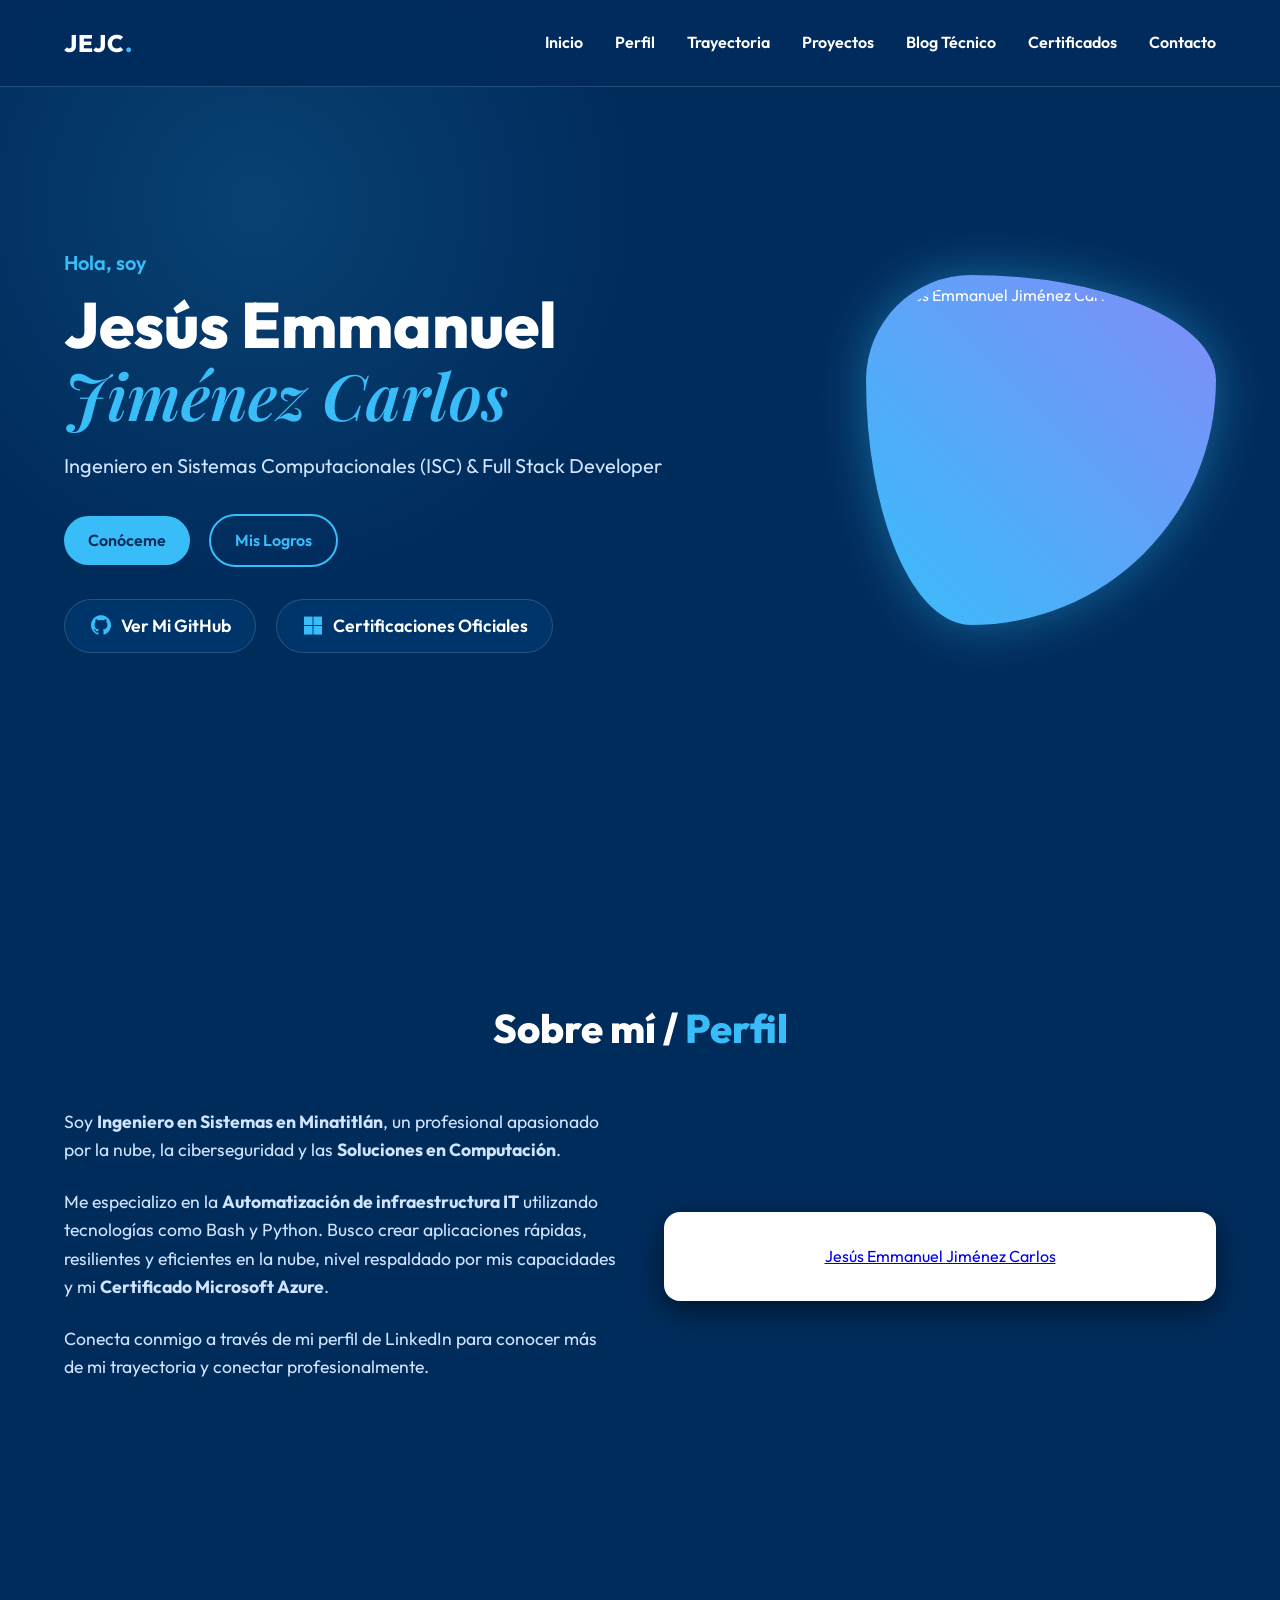
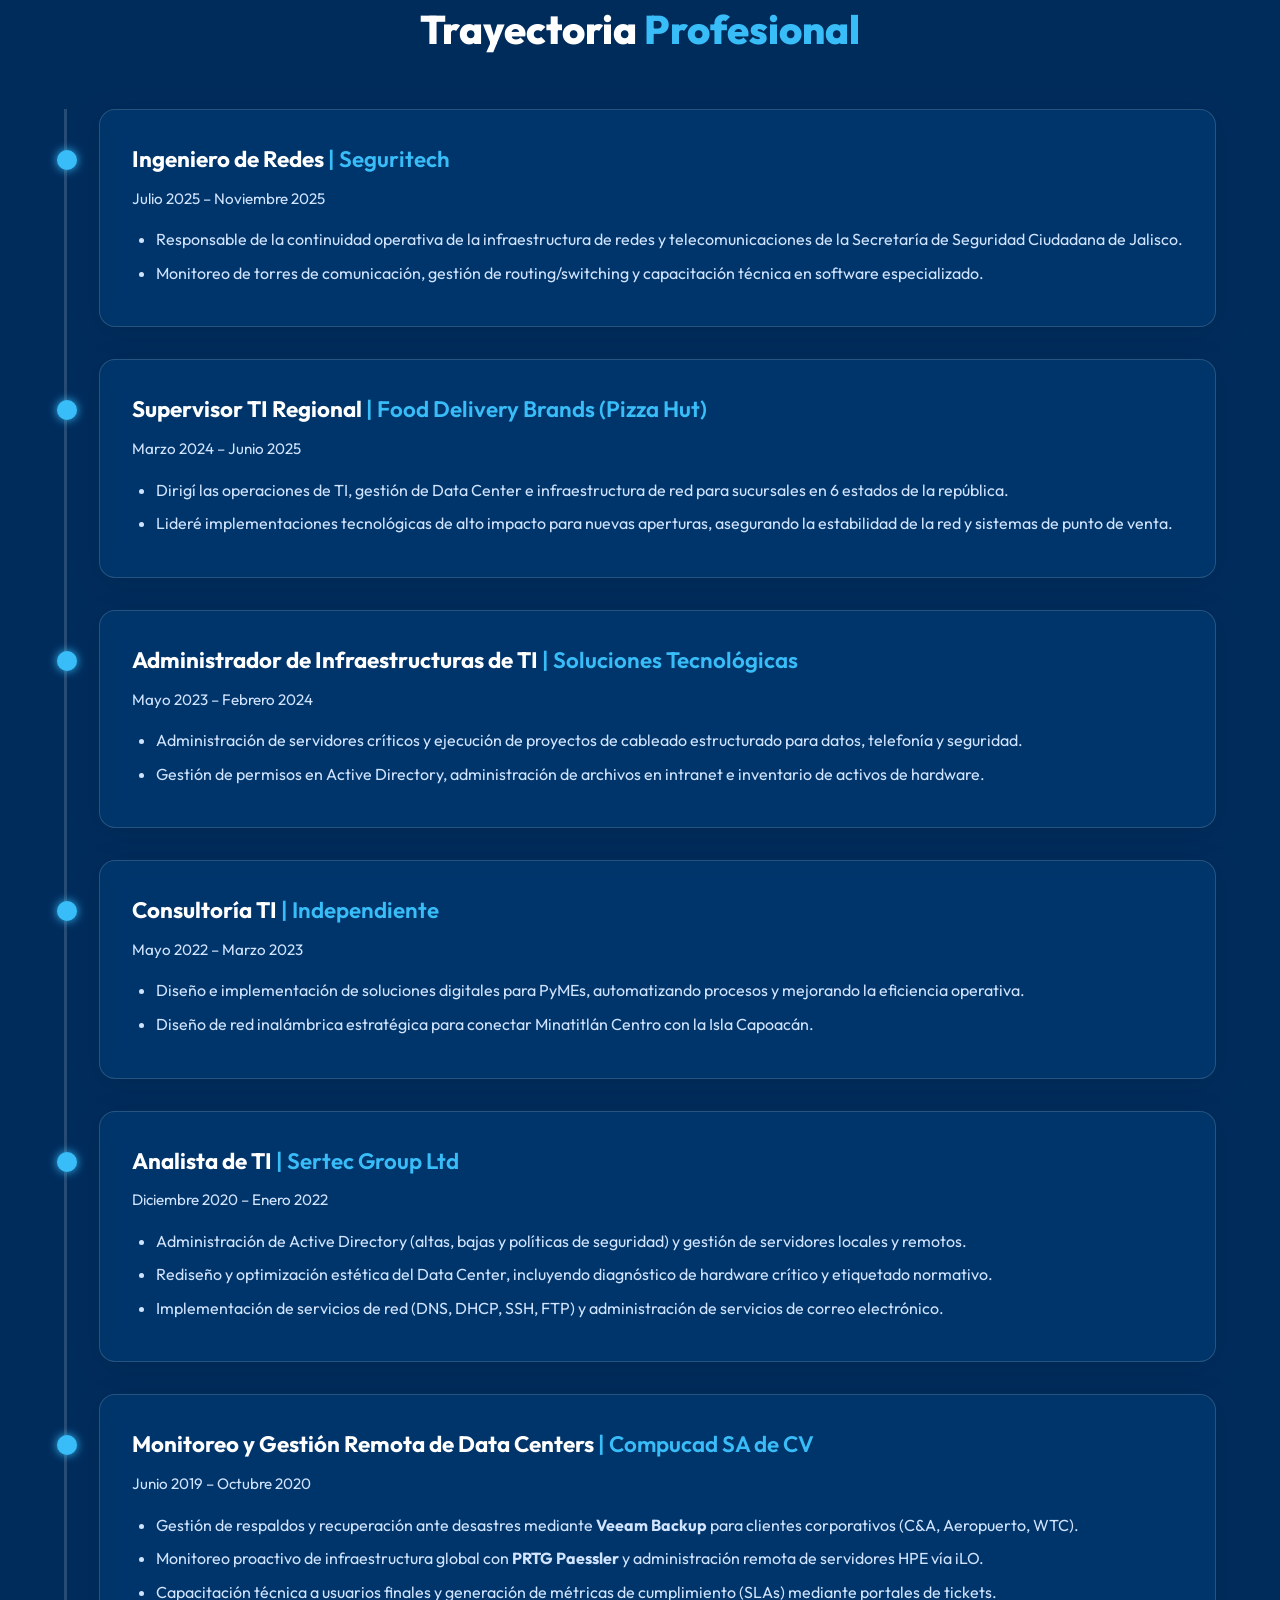
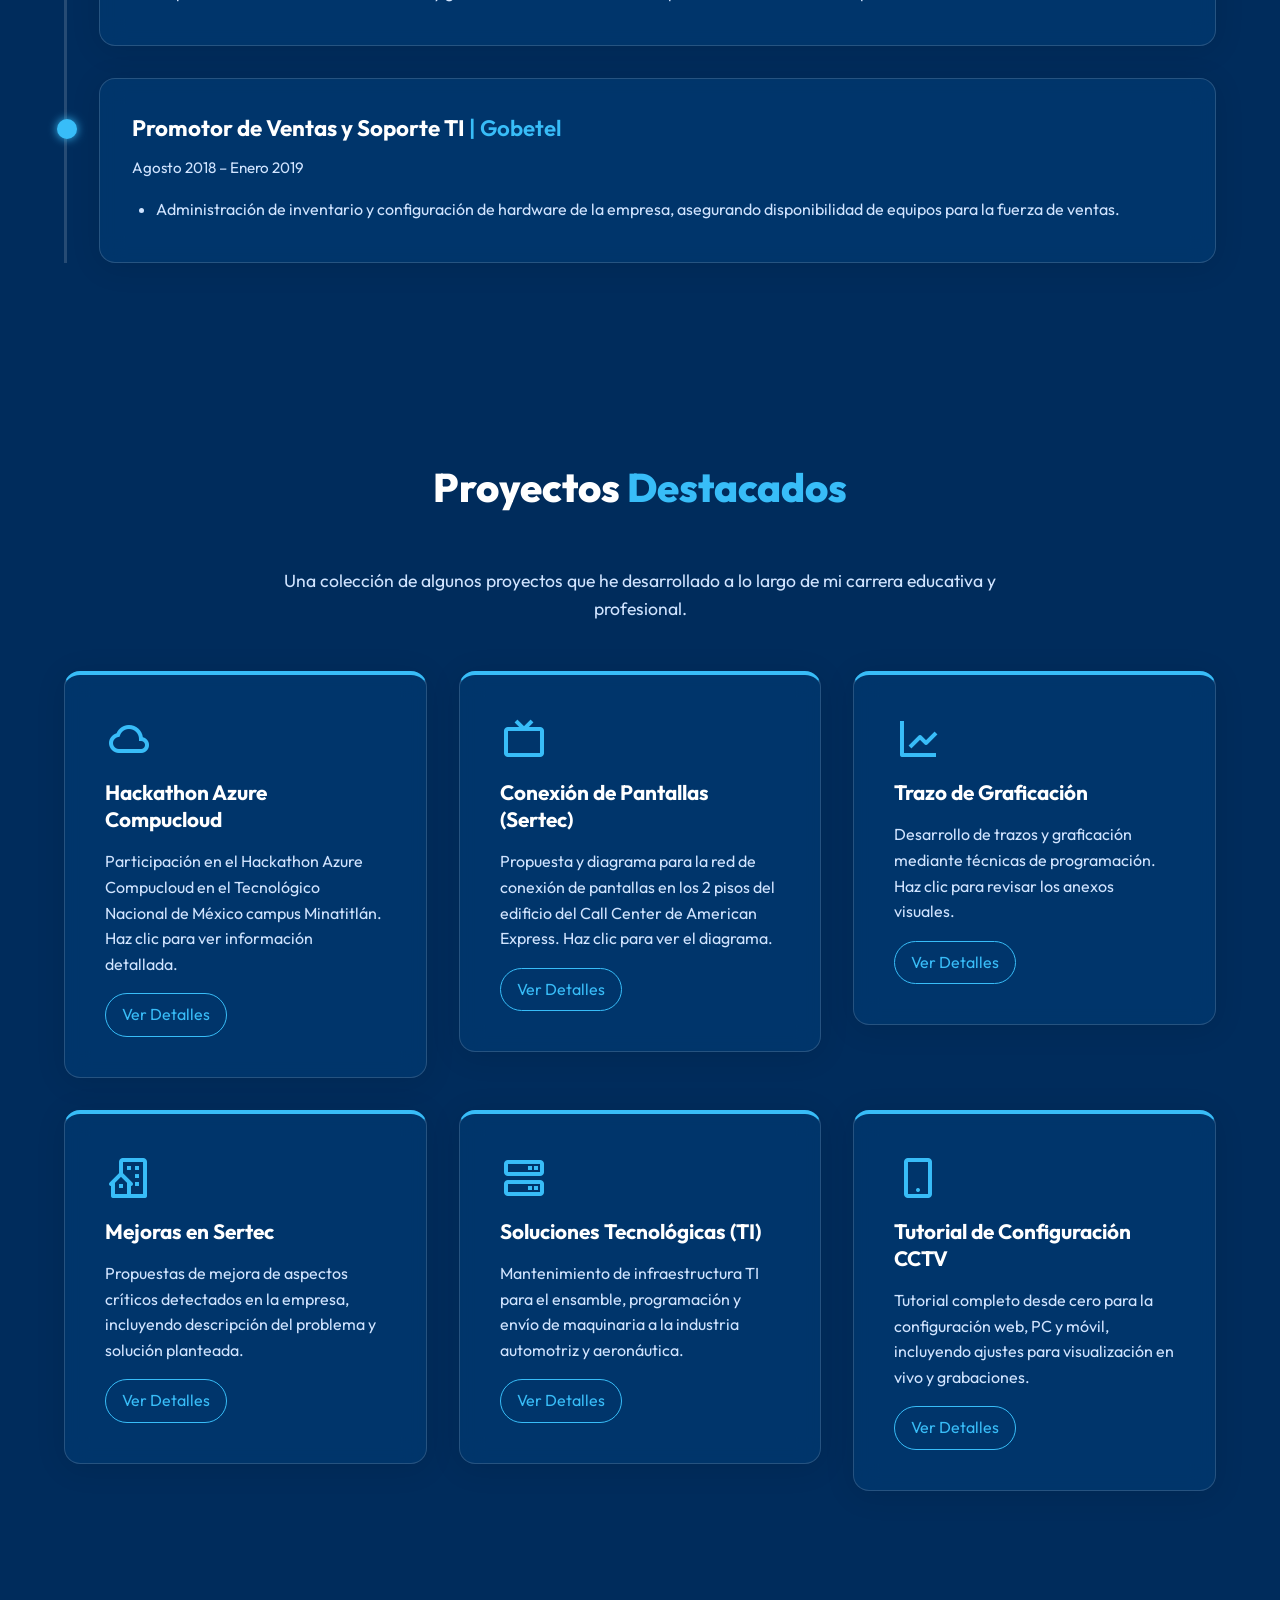
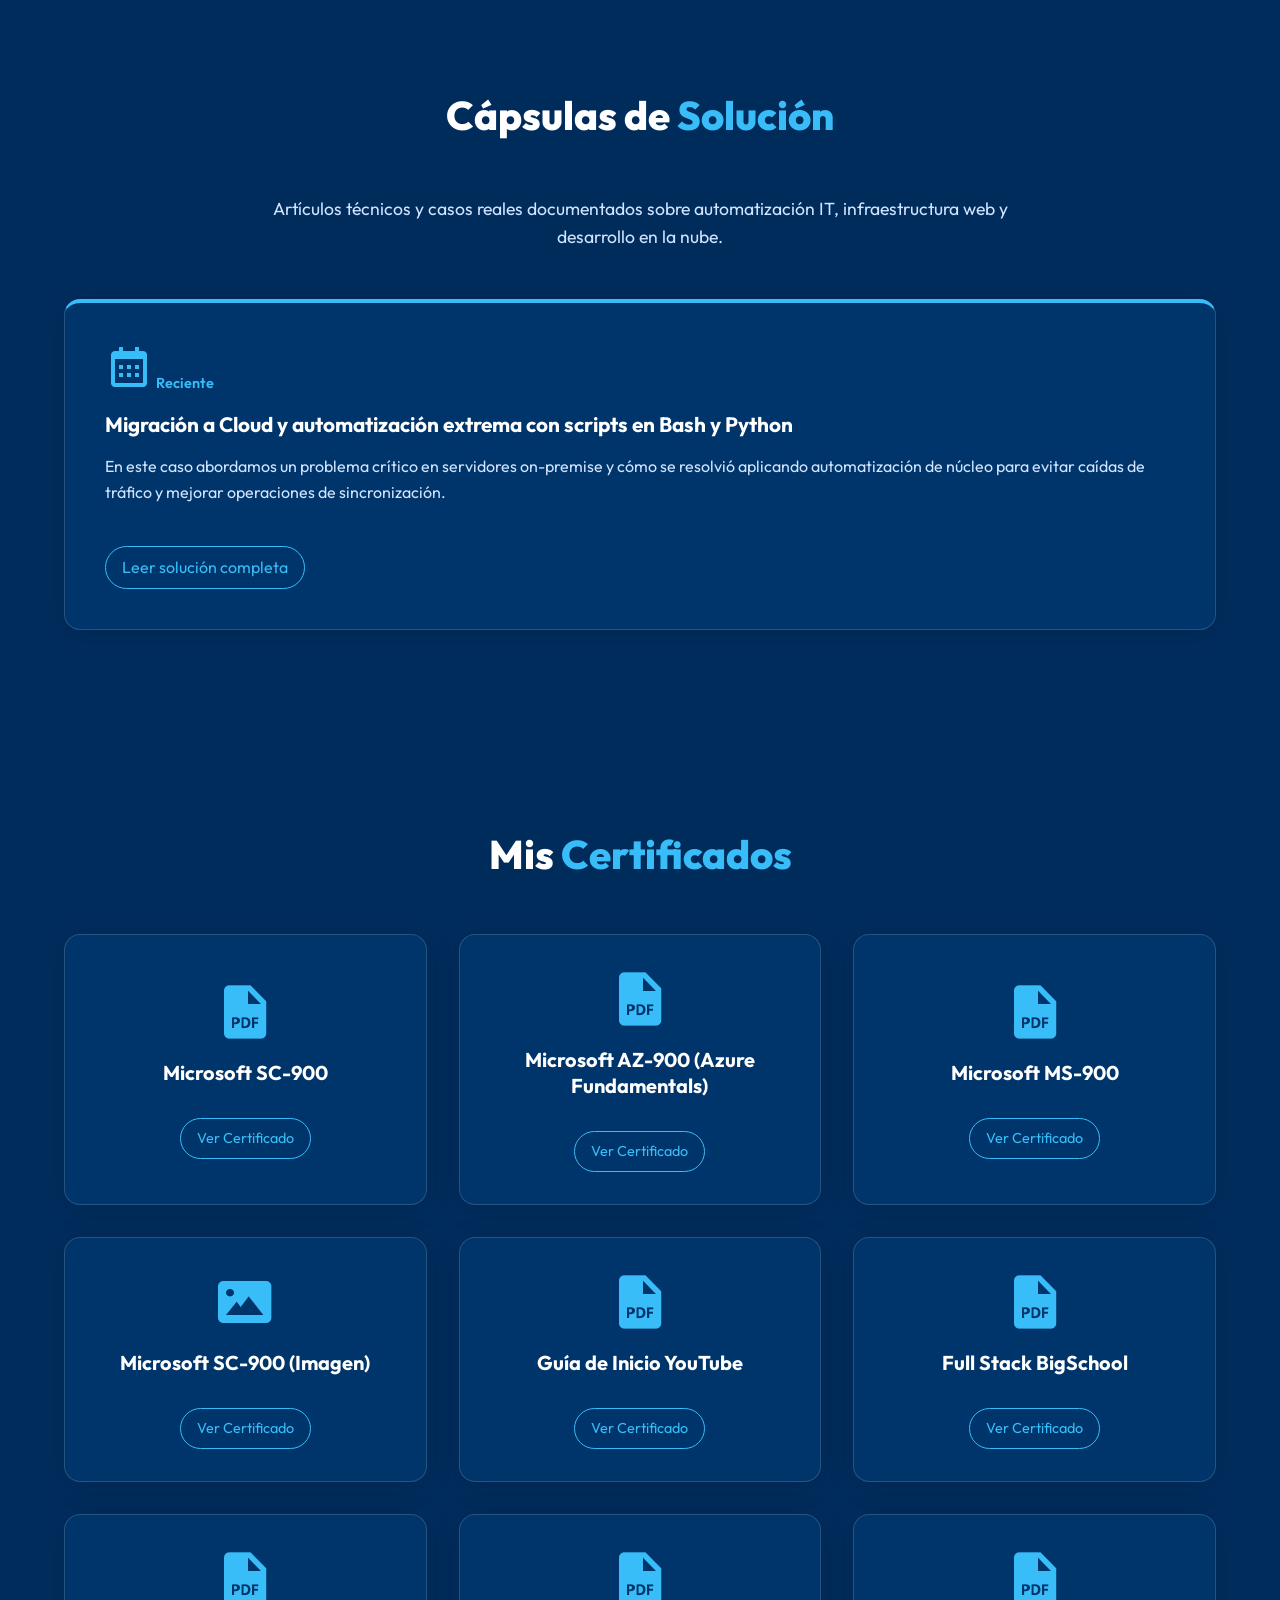
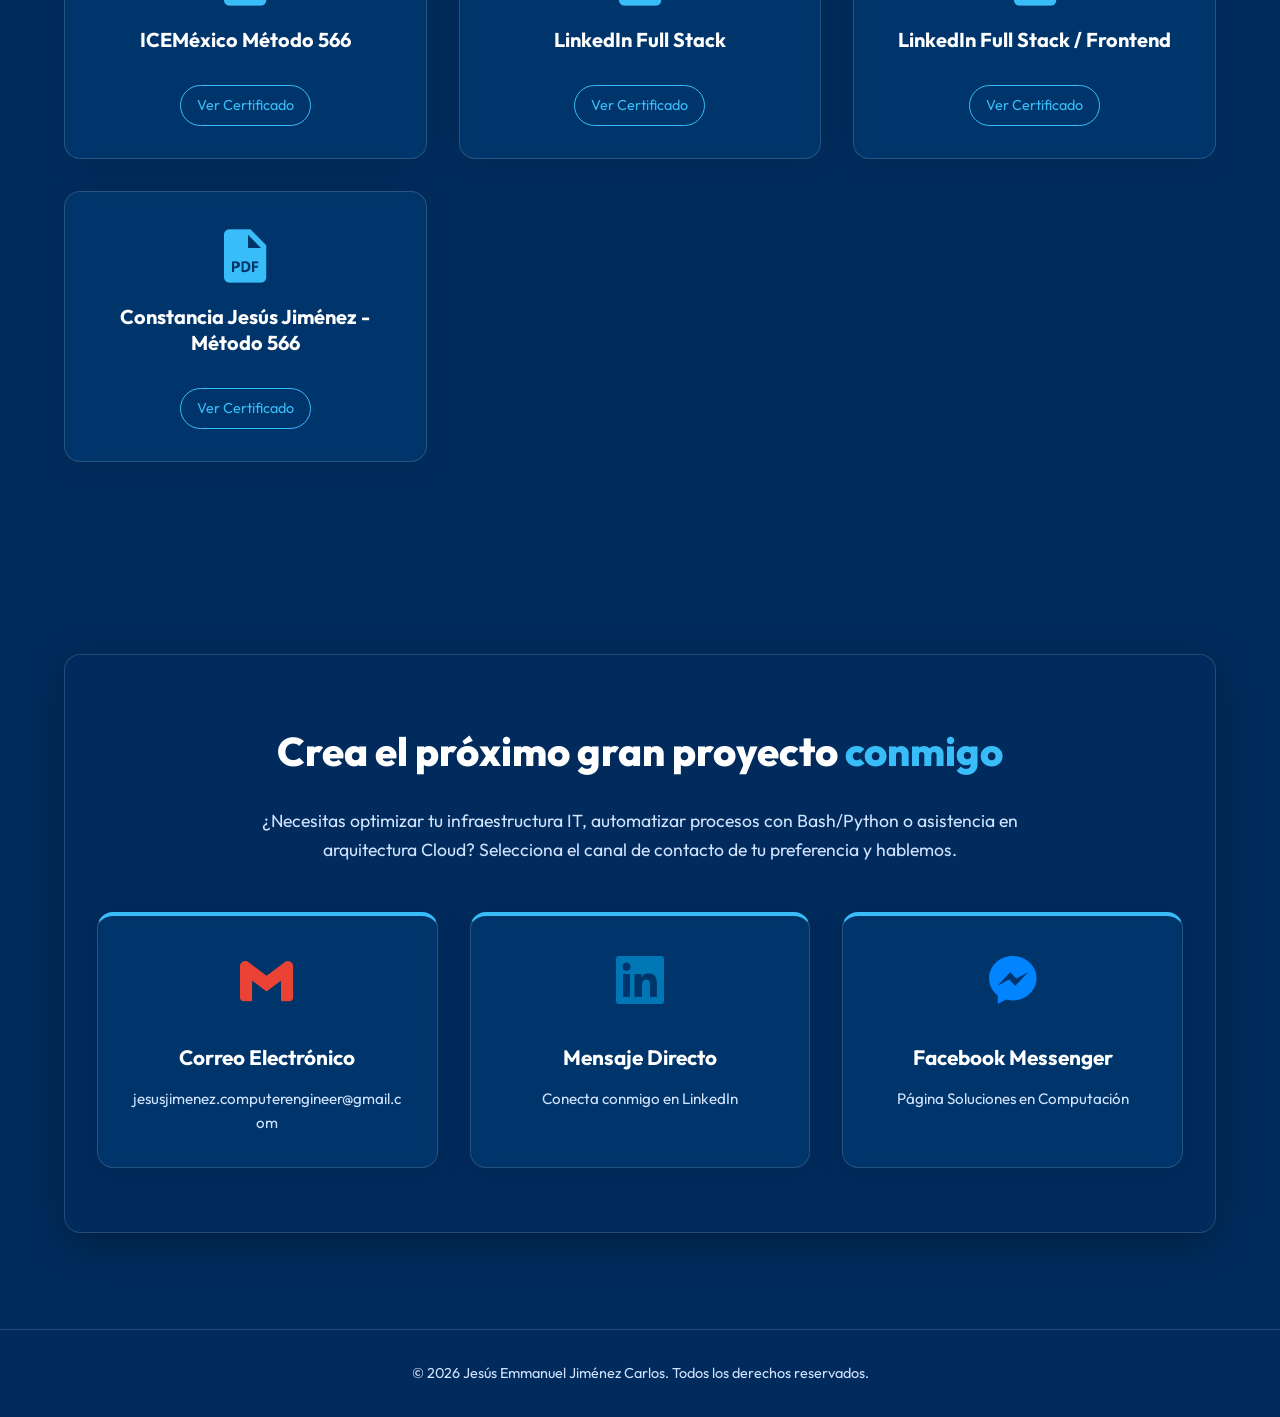
==== commit 3d2f5c1c: "Restaurar contenedor original de la insignia de LinkedIn" ====
--- a/index.html
+++ b/index.html
@@ -67,9 +67,8 @@
                     <p>Conecta conmigo a través de mi perfil de LinkedIn para conocer más de mi trayectoria y conectar profesionalmente.</p>
                 </div>
                 <!-- Light theme container for LinkedIn Badge so its text is readable -->
-                <div class="linkedin-container glass-panel" style="text-align: center; flex-direction: column; background: var(--card-bg);">
-                    <h3 style="margin-bottom: 1.5rem; color: var(--accent); font-weight: 600;"><i class='bx bxl-linkedin-square'></i> Mi Perfil Profesional</h3>
-                    <div class="badge-base LI-profile-badge" data-locale="es_ES" data-size="medium" data-theme="dark" data-type="HORIZONTAL" data-vanity="jesús-emmanuel-jiménez-carlos-isc" data-version="v1">
+                <div class="linkedin-container">
+                    <div class="badge-base LI-profile-badge" data-locale="es_ES" data-size="medium" data-theme="light" data-type="HORIZONTAL" data-vanity="jesús-emmanuel-jiménez-carlos-isc" data-version="v1">
                       <a class="badge-base__link LI-simple-link" href="https://mx.linkedin.com/in/jes%C3%BAs-emmanuel-jim%C3%A9nez-carlos-isc?trk=profile-badge">Jesús Emmanuel Jiménez Carlos</a>
                     </div>
                 </div>
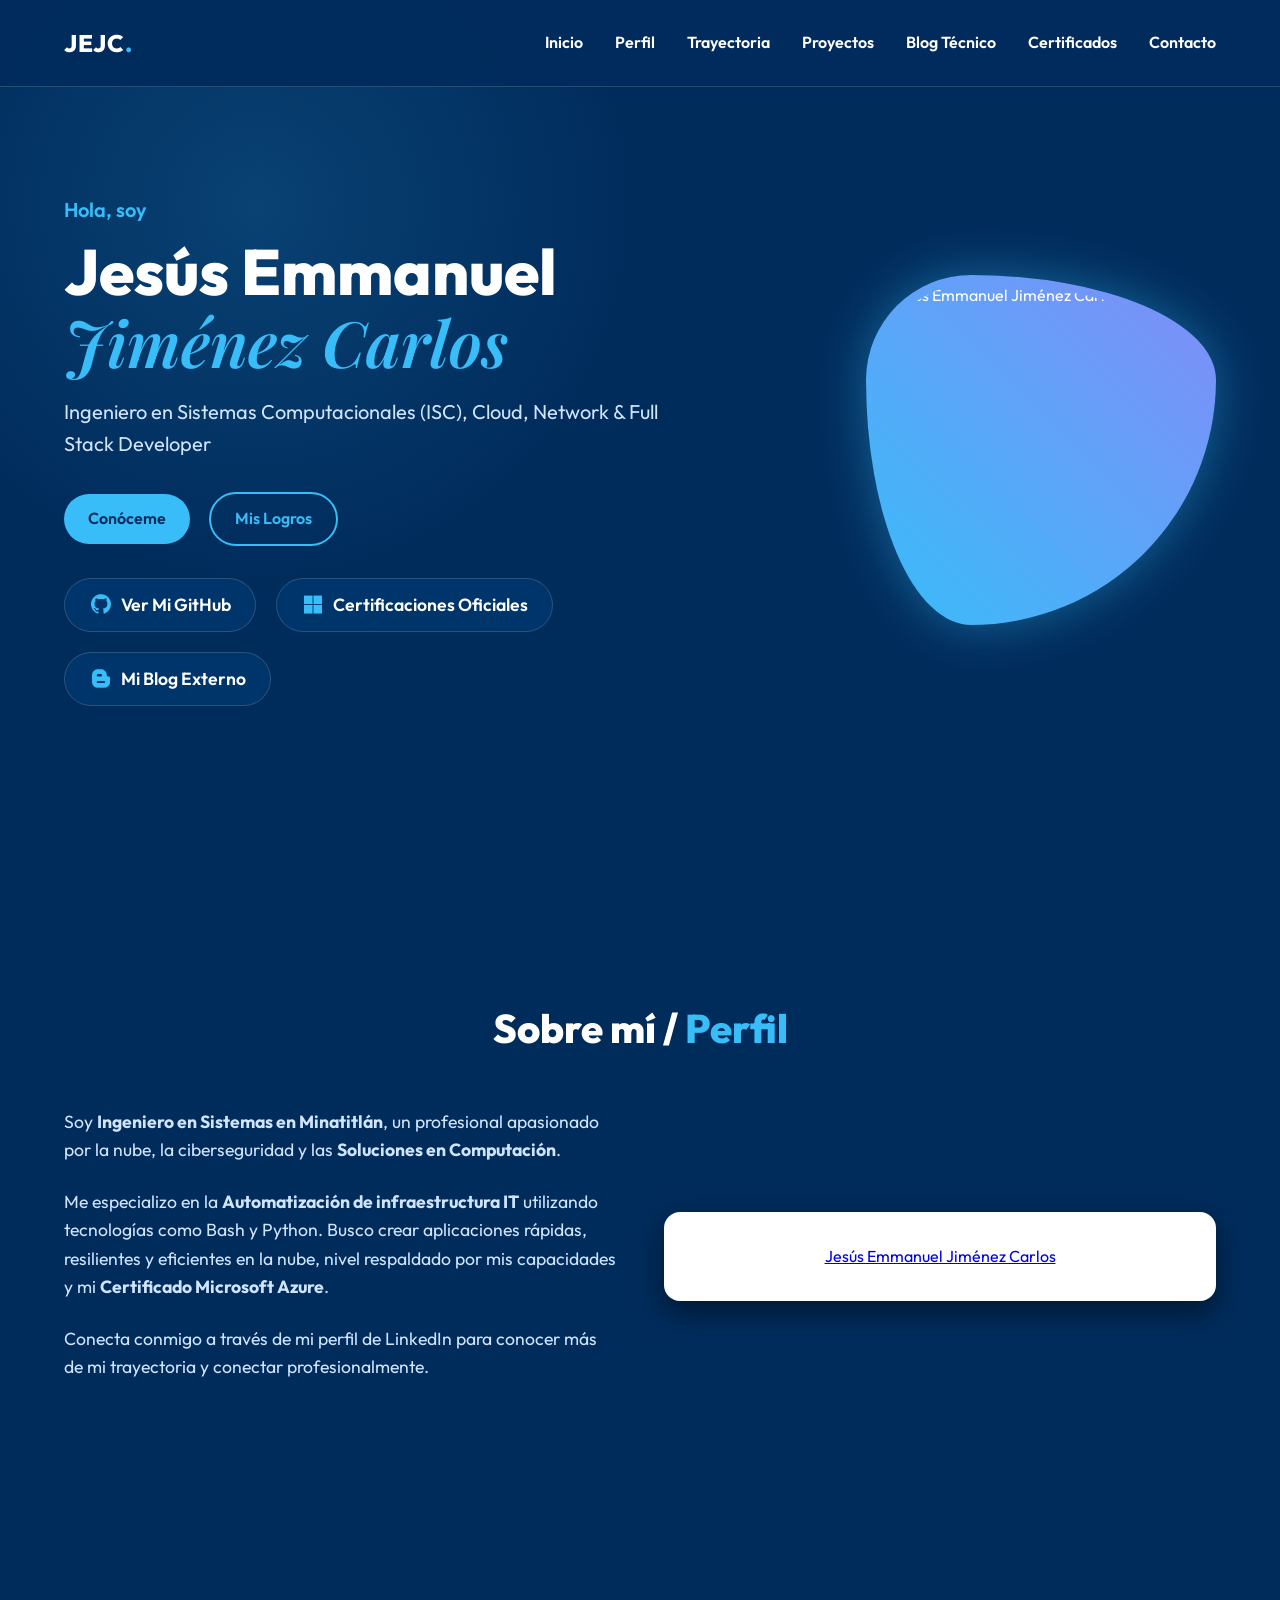
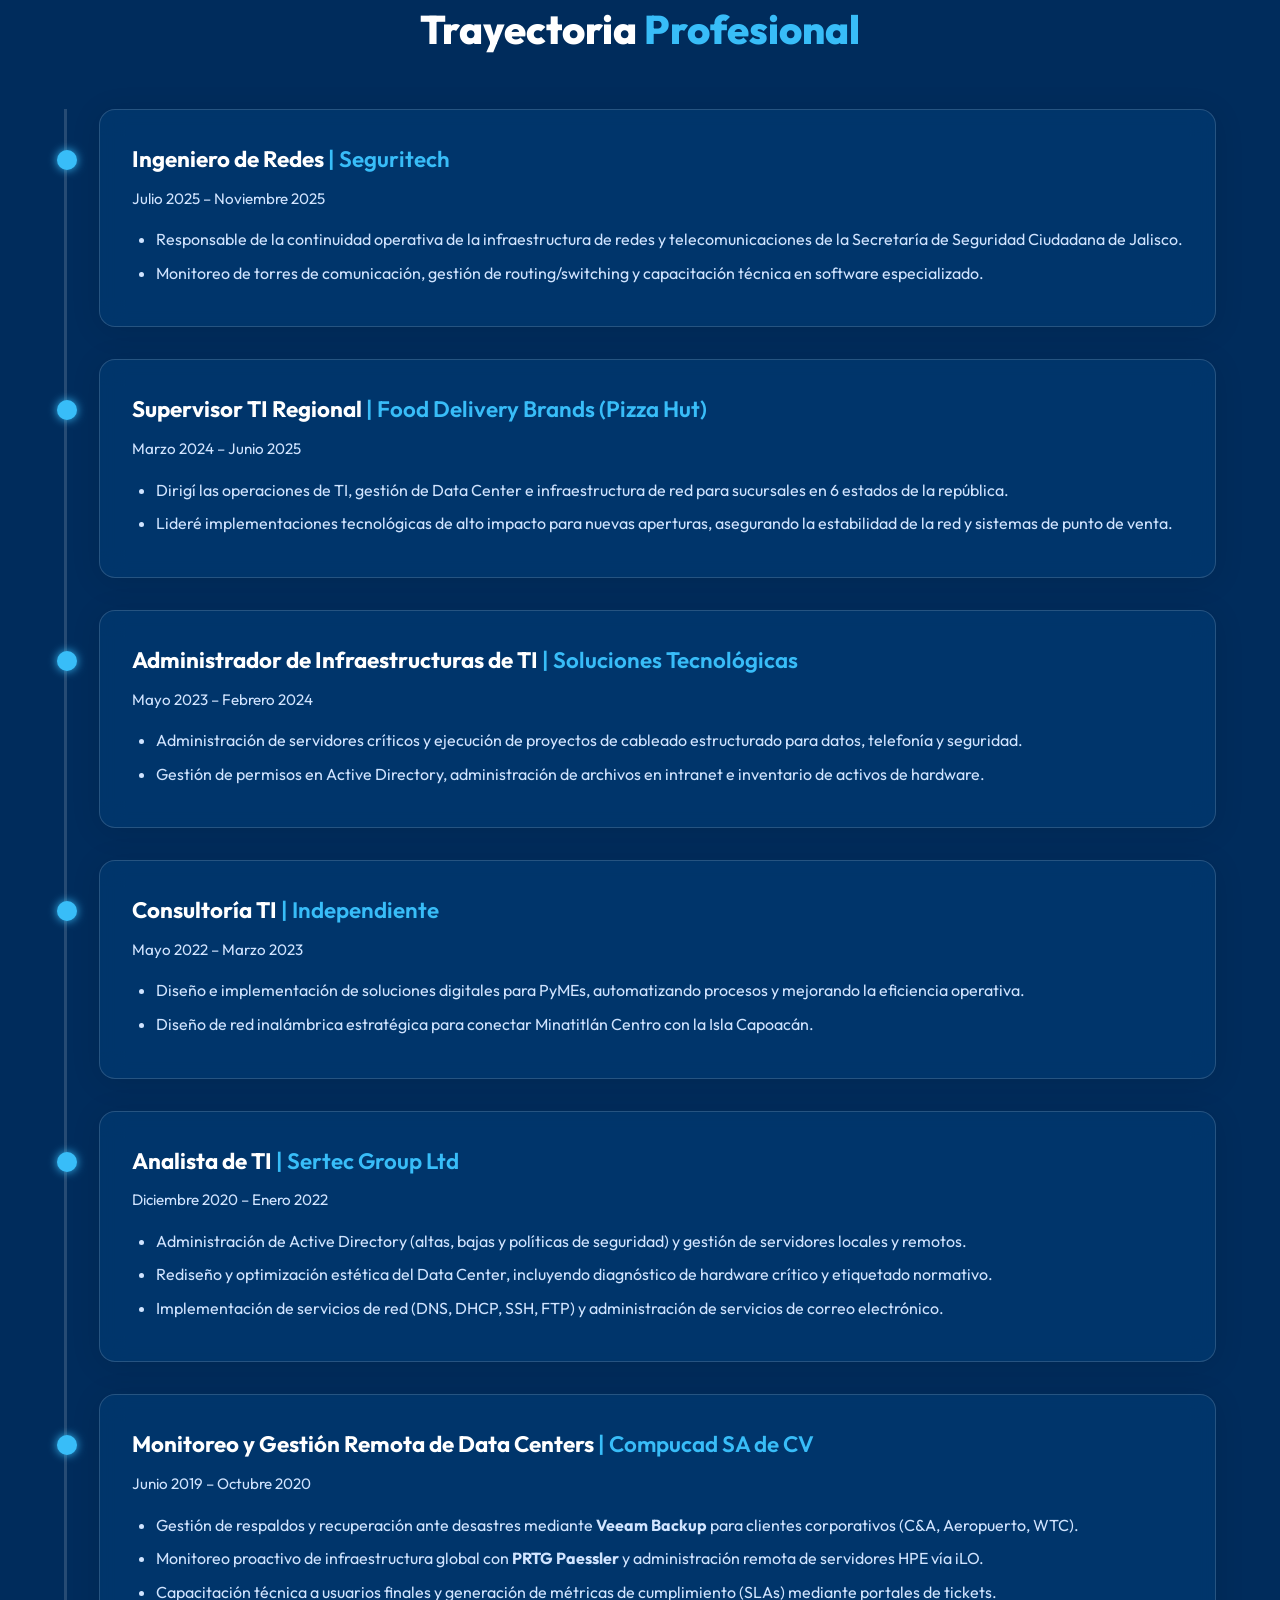
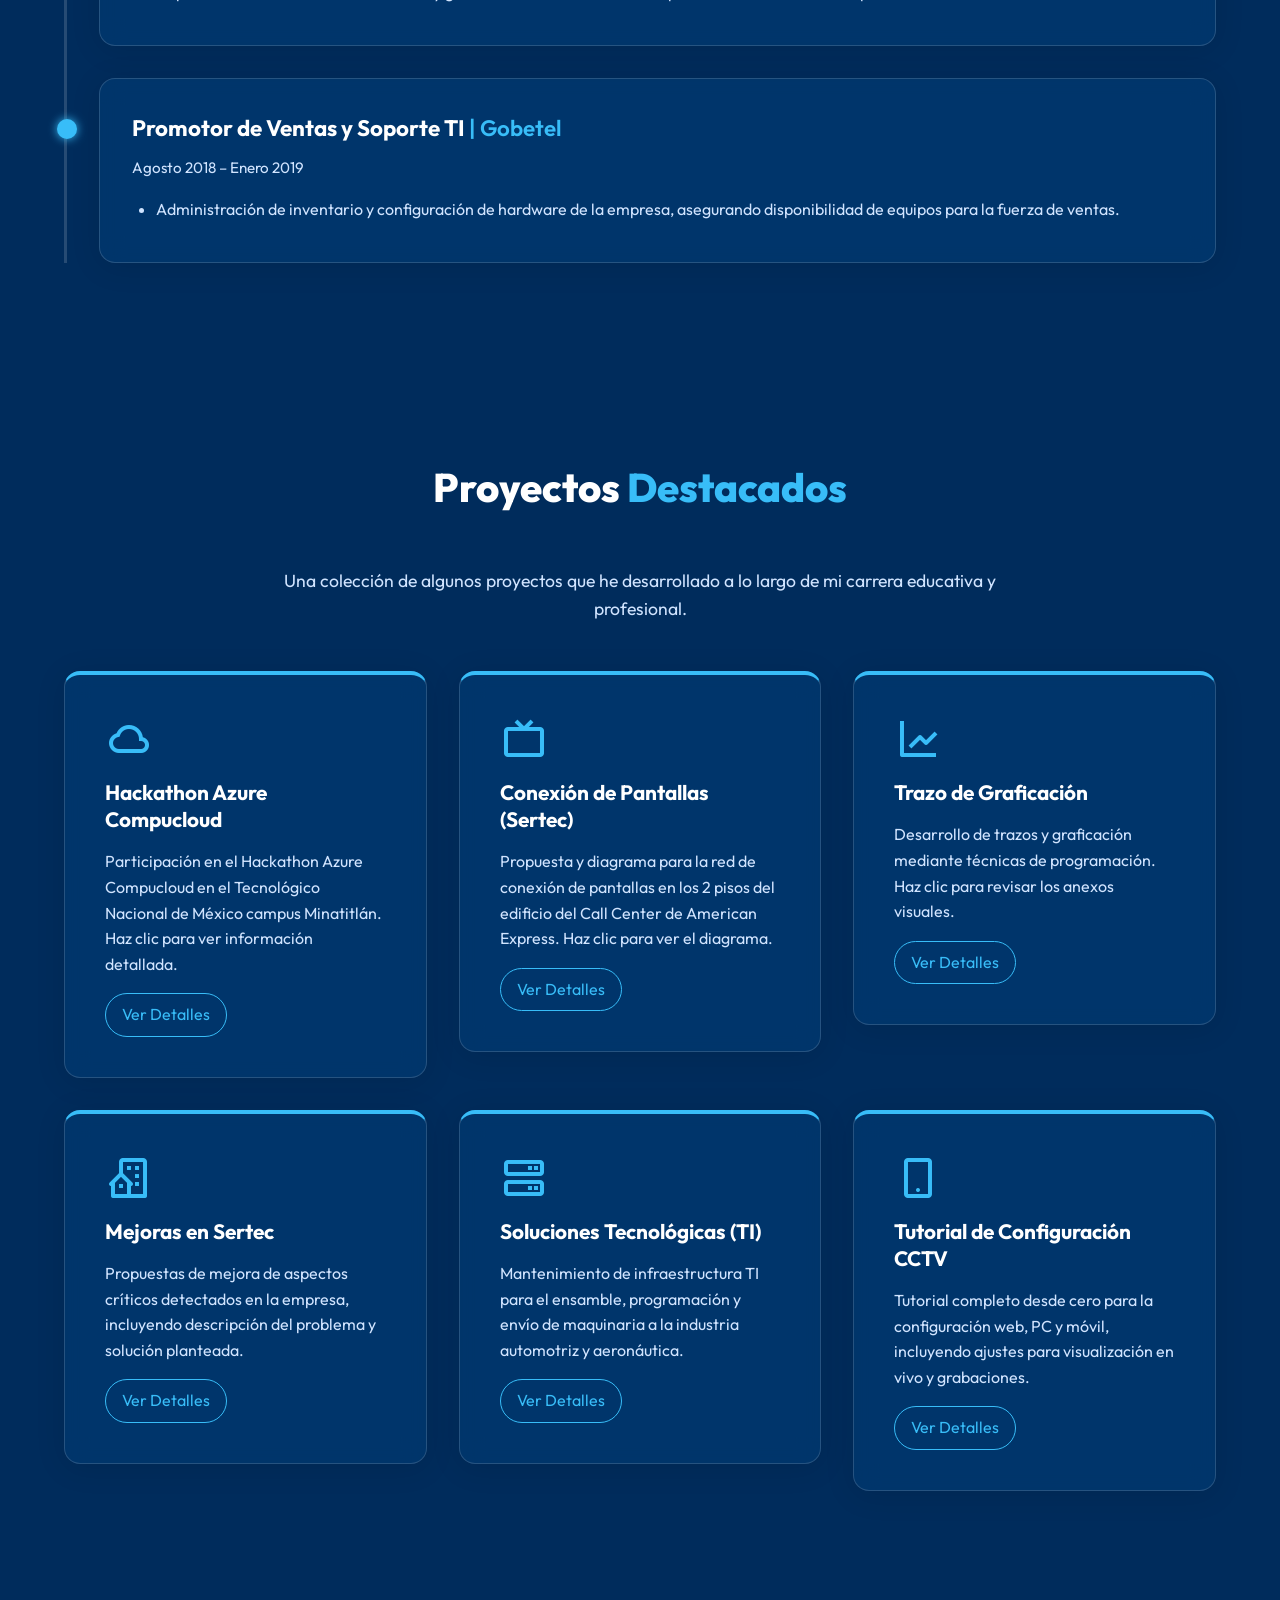
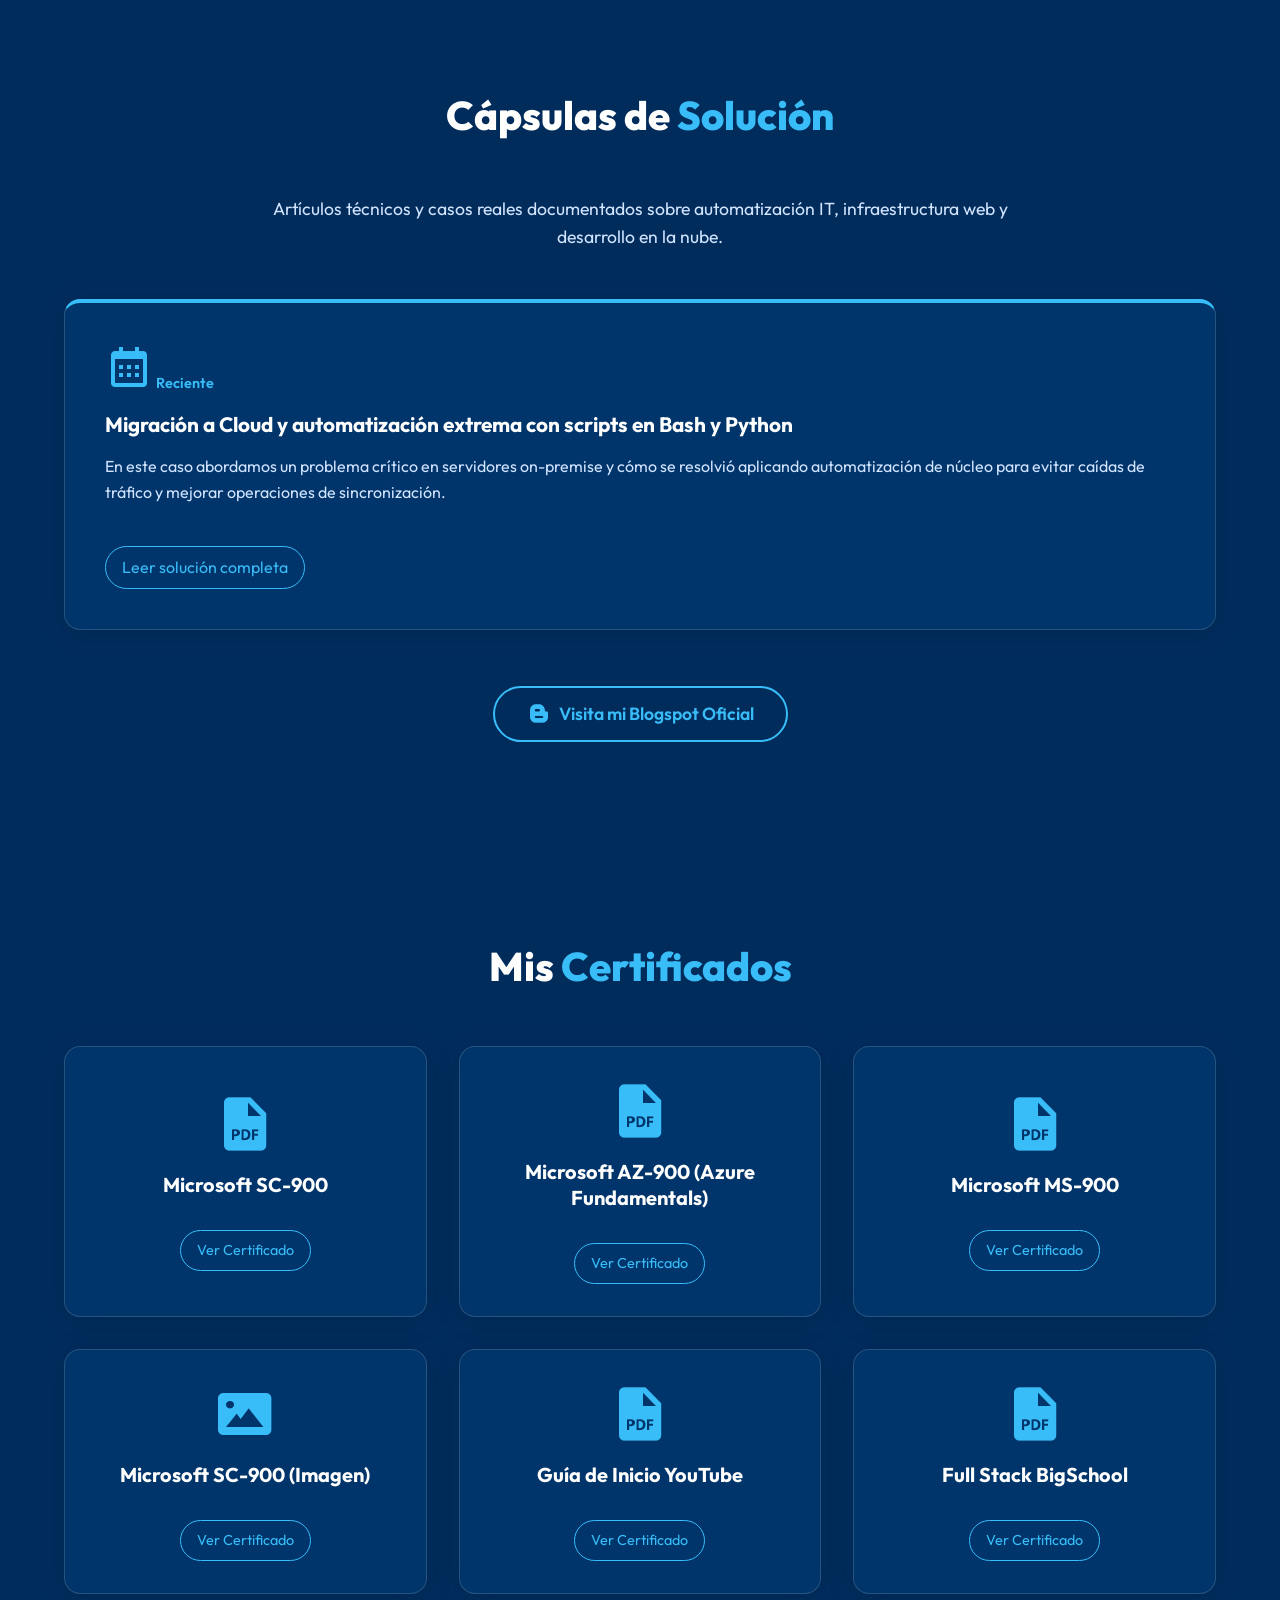
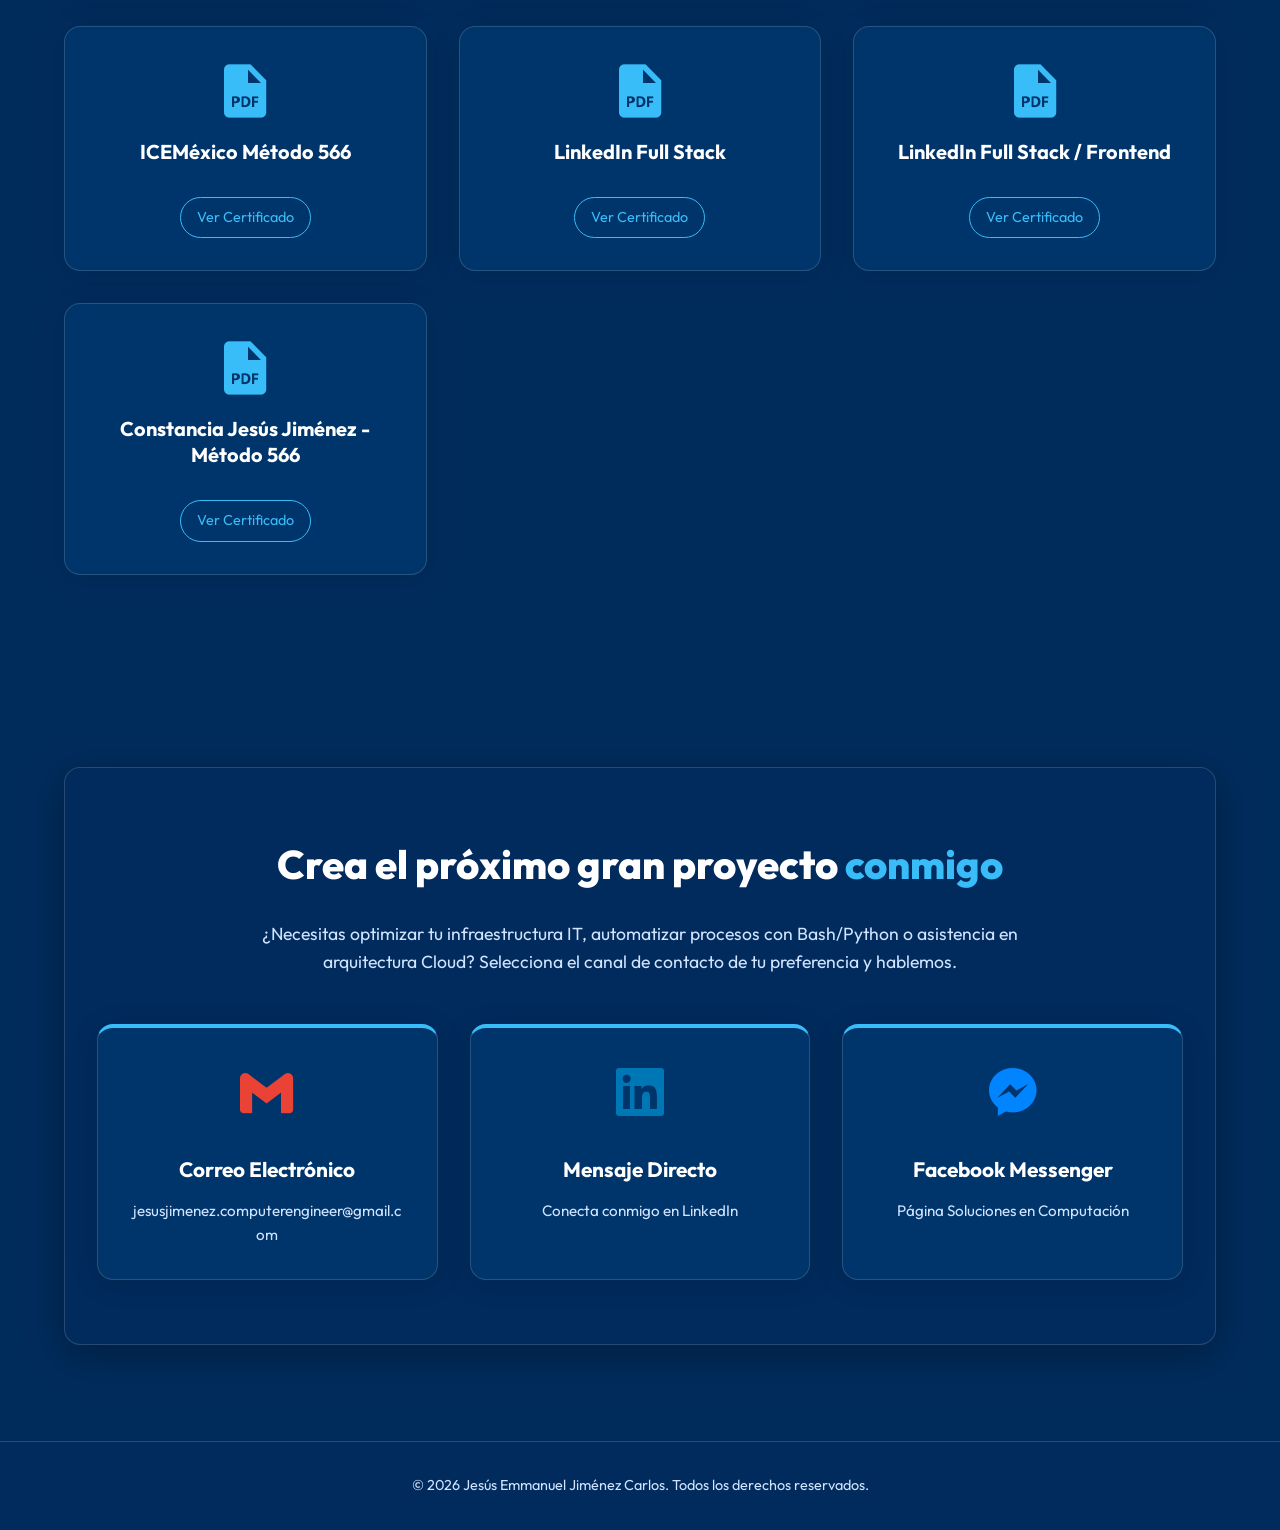
==== commit c173b225: "Update role description in index.html" ====
--- a/index.html
+++ b/index.html
@@ -35,7 +35,7 @@
         <div class="hero-content">
             <span class="greeting">Hola, soy</span>
             <h1>Jesús Emmanuel<span> Jiménez Carlos</span></h1>
-            <p class="role">Ingeniero en Sistemas Computacionales (ISC) & Full Stack Developer</p>
+            <p class="role">Ingeniero en Sistemas Computacionales (ISC), Cloud, Network & Full Stack Developer</p>
             <div class="hero-buttons">
                 <a href="#perfil" class="btn btn-primary">Conóceme</a>
                 <a href="#certificados" class="btn btn-secondary">Mis Logros</a>
@@ -46,6 +46,9 @@
                 </a>
                 <a href="https://www.credly.com/users/jesus-jimenez-carlos" target="_blank" class="btn-social">
                     <i class='bx bxl-microsoft'></i> <span>Certificaciones Oficiales</span>
+                </a>
+                <a href="https://solucionesencomputacionyti.blogspot.com" target="_blank" class="btn-social">
+                    <i class='bx bxl-blogger'></i> <span>Mi Blog Externo</span>
                 </a>
             </div>
         </div>
@@ -214,6 +217,13 @@
                     <p style="margin-bottom: 1.5rem;">En este caso abordamos un problema crítico en servidores on-premise y cómo se resolvió aplicando automatización de núcleo para evitar caídas de tráfico y mejorar operaciones de sincronización.</p>
                     <a href="blog-template.html" class="btn-small" style="text-decoration:none; display:inline-block; margin-top:auto; align-self:flex-start; padding: 0.5rem 1rem; border:1px solid var(--accent); border-radius:1.5rem; color: var(--accent); transition: all 0.3s;" onmouseover="this.style.background='var(--accent)'; this.style.color='var(--bg-dark)';" onmouseout="this.style.background='transparent'; this.style.color='var(--accent)';">Leer solución completa</a>
                 </div>
+            </div>
+            
+            <!-- Link to external blogspot -->
+            <div style="text-align: center; margin-top: 3.5rem;">
+                <a href="https://solucionesencomputacionyti.blogspot.com" target="_blank" class="btn btn-secondary" style="font-size: 1.1rem; padding: 0.75rem 2rem; display: inline-flex; align-items: center; gap: 0.5rem; transition: background 0.3s, color 0.3s;" onmouseover="this.style.background='var(--accent)'; this.style.color='var(--bg-dark)';" onmouseout="this.style.background='transparent'; this.style.color='var(--accent)';">
+                    <i class='bx bxl-blogger' style="font-size: 1.5rem;"></i> Visita mi Blogspot Oficial 
+                </a>
             </div>
         </div>
     </section>
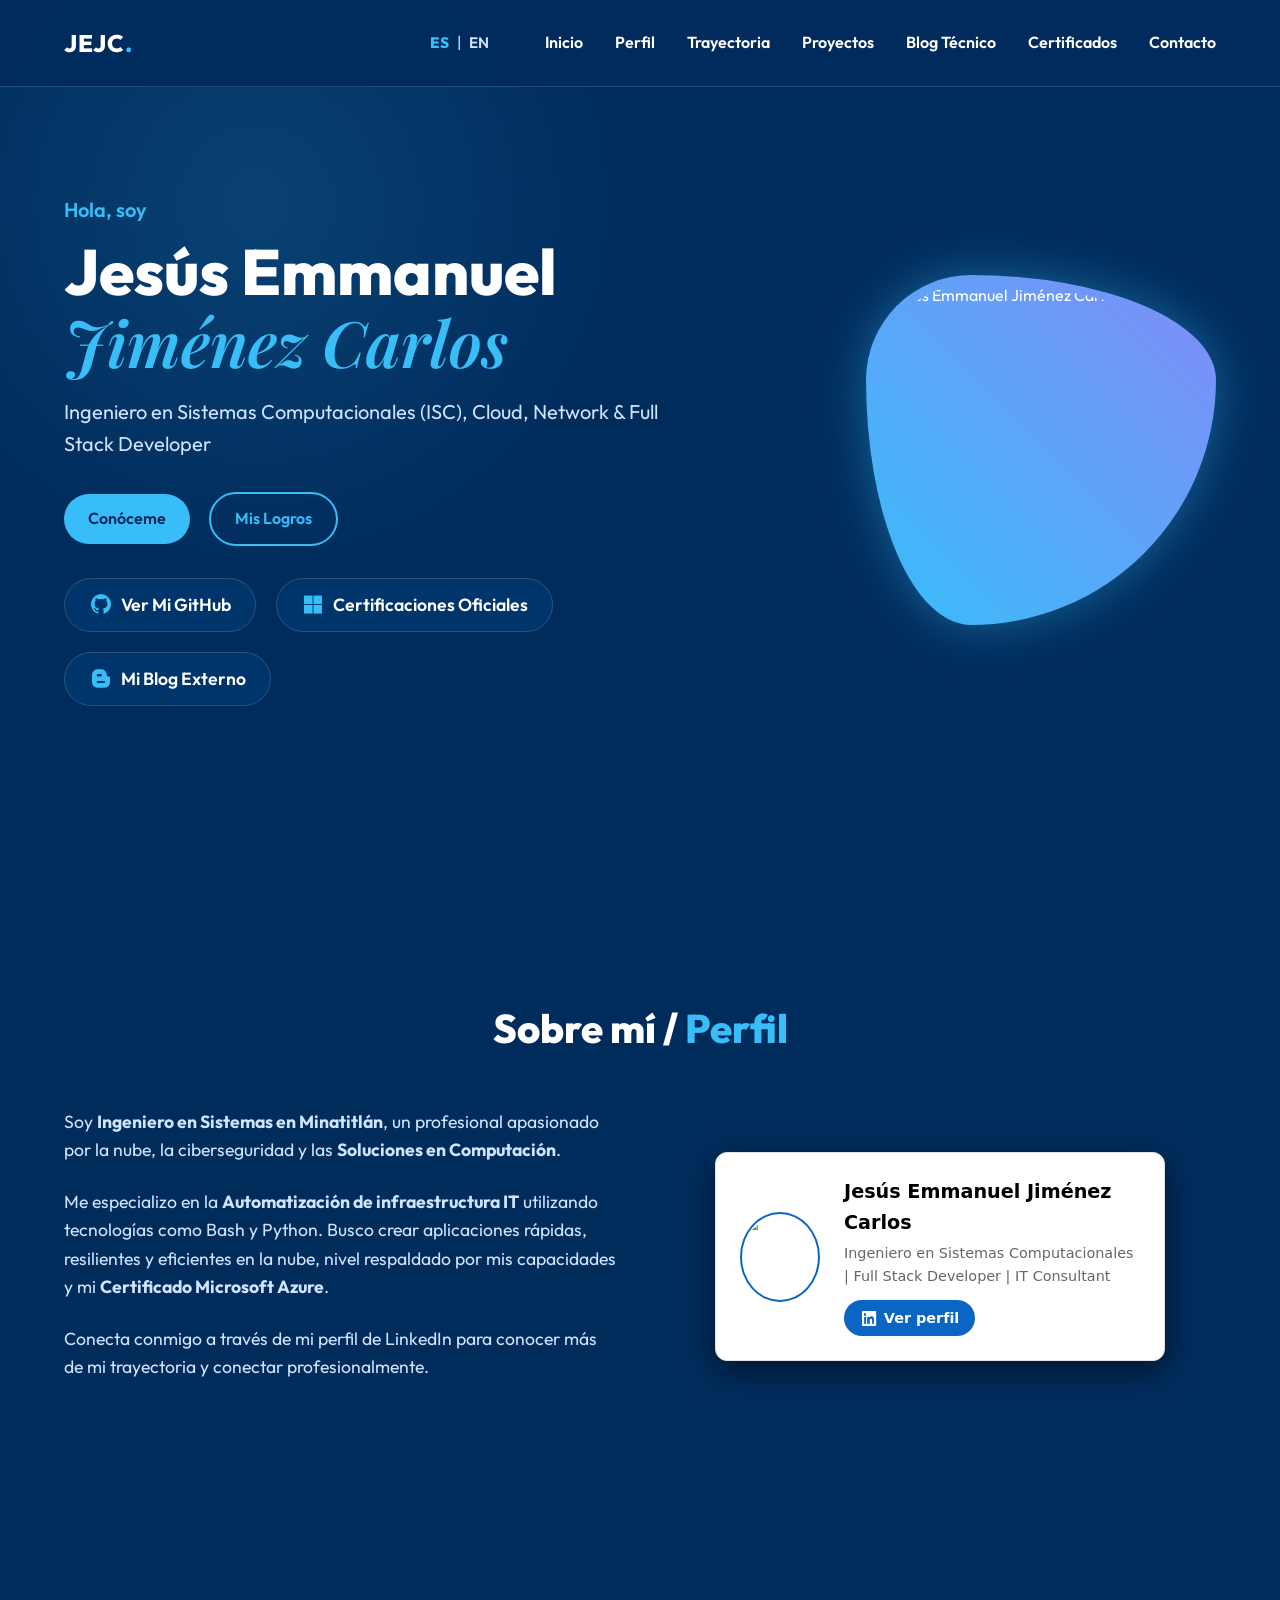
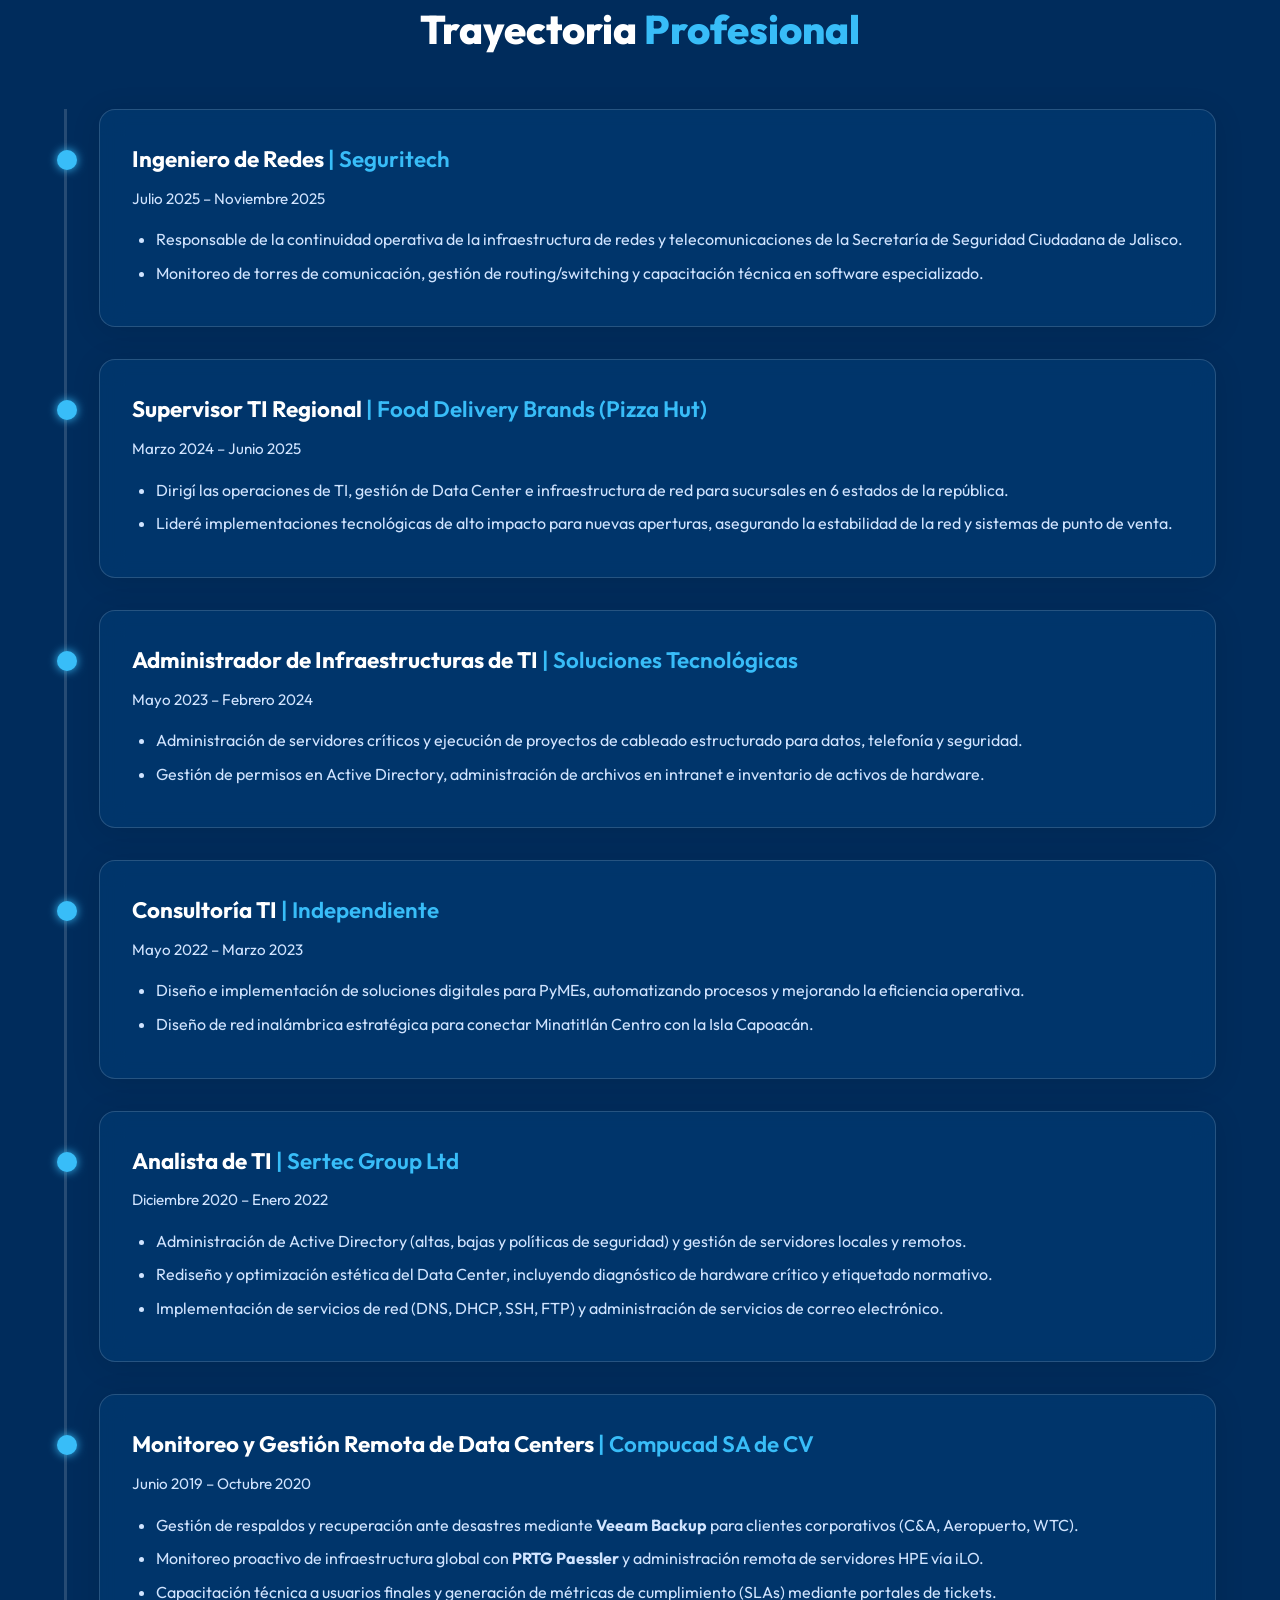
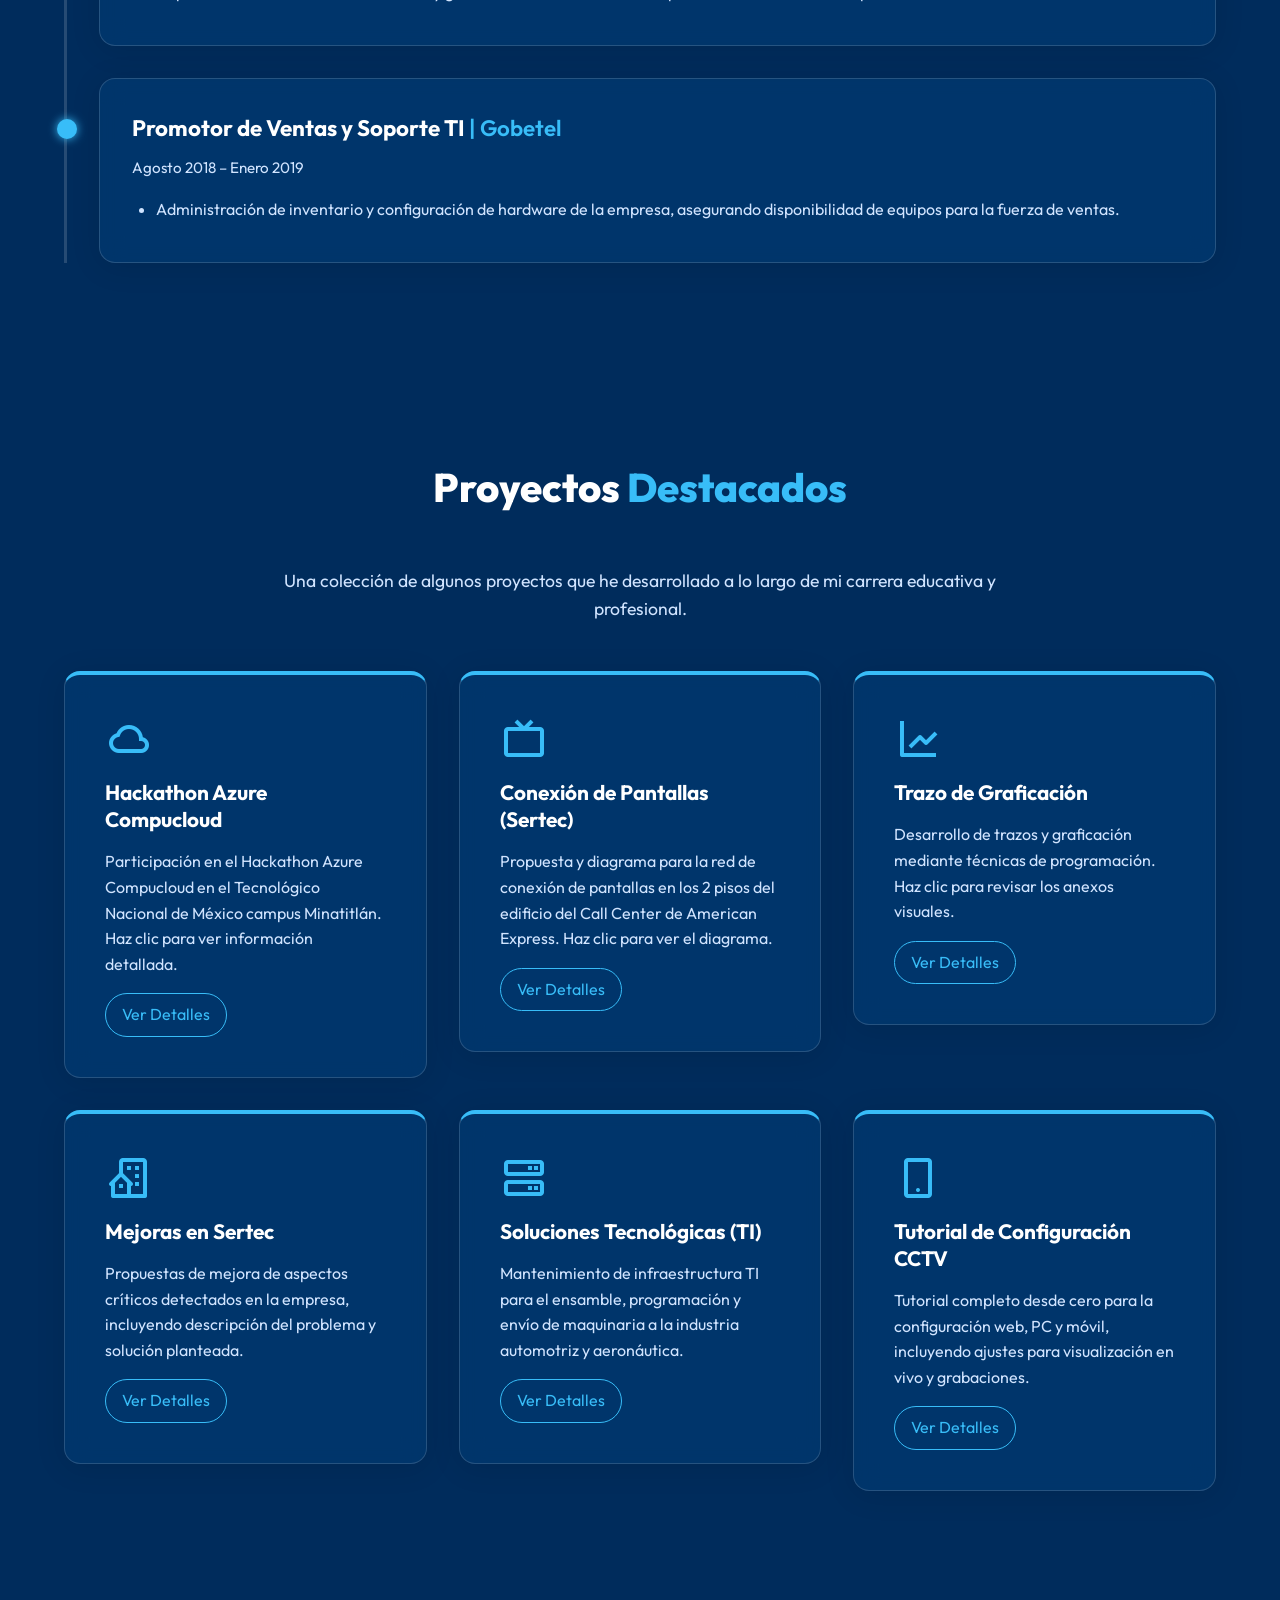
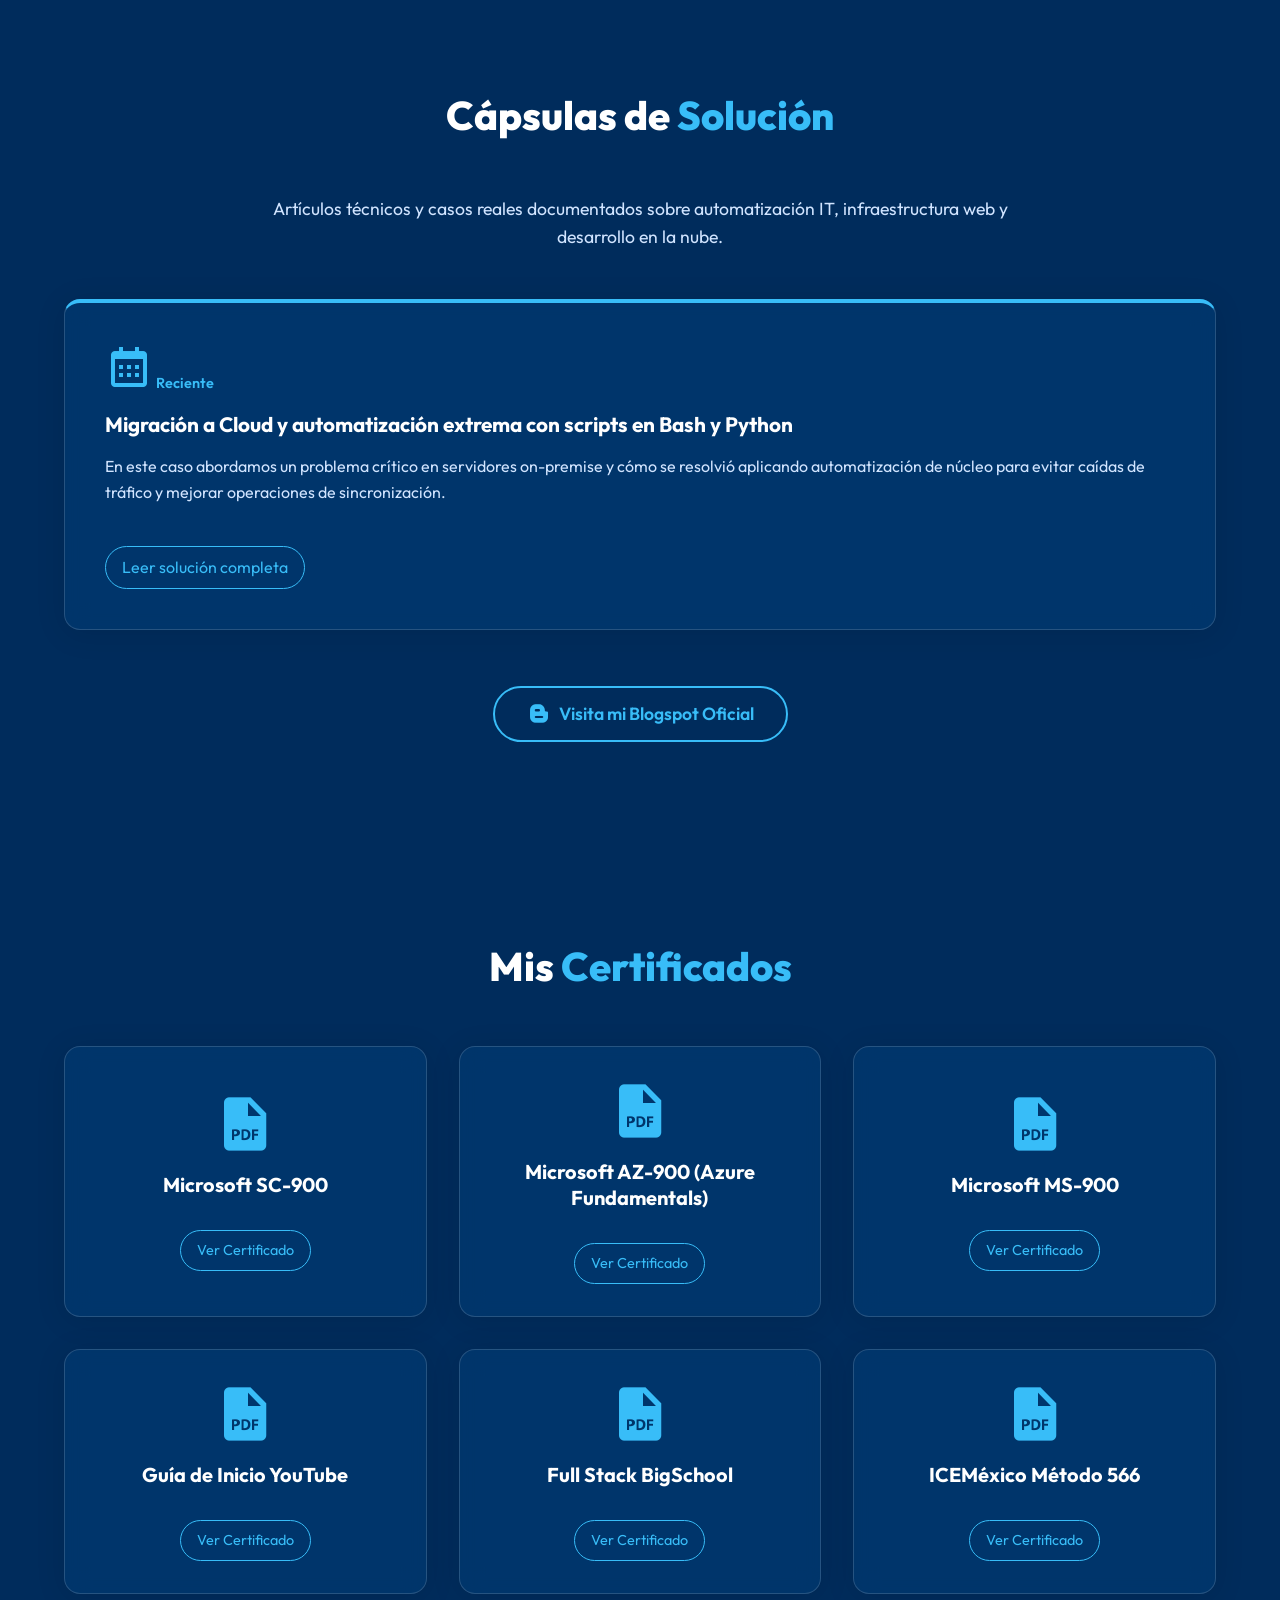
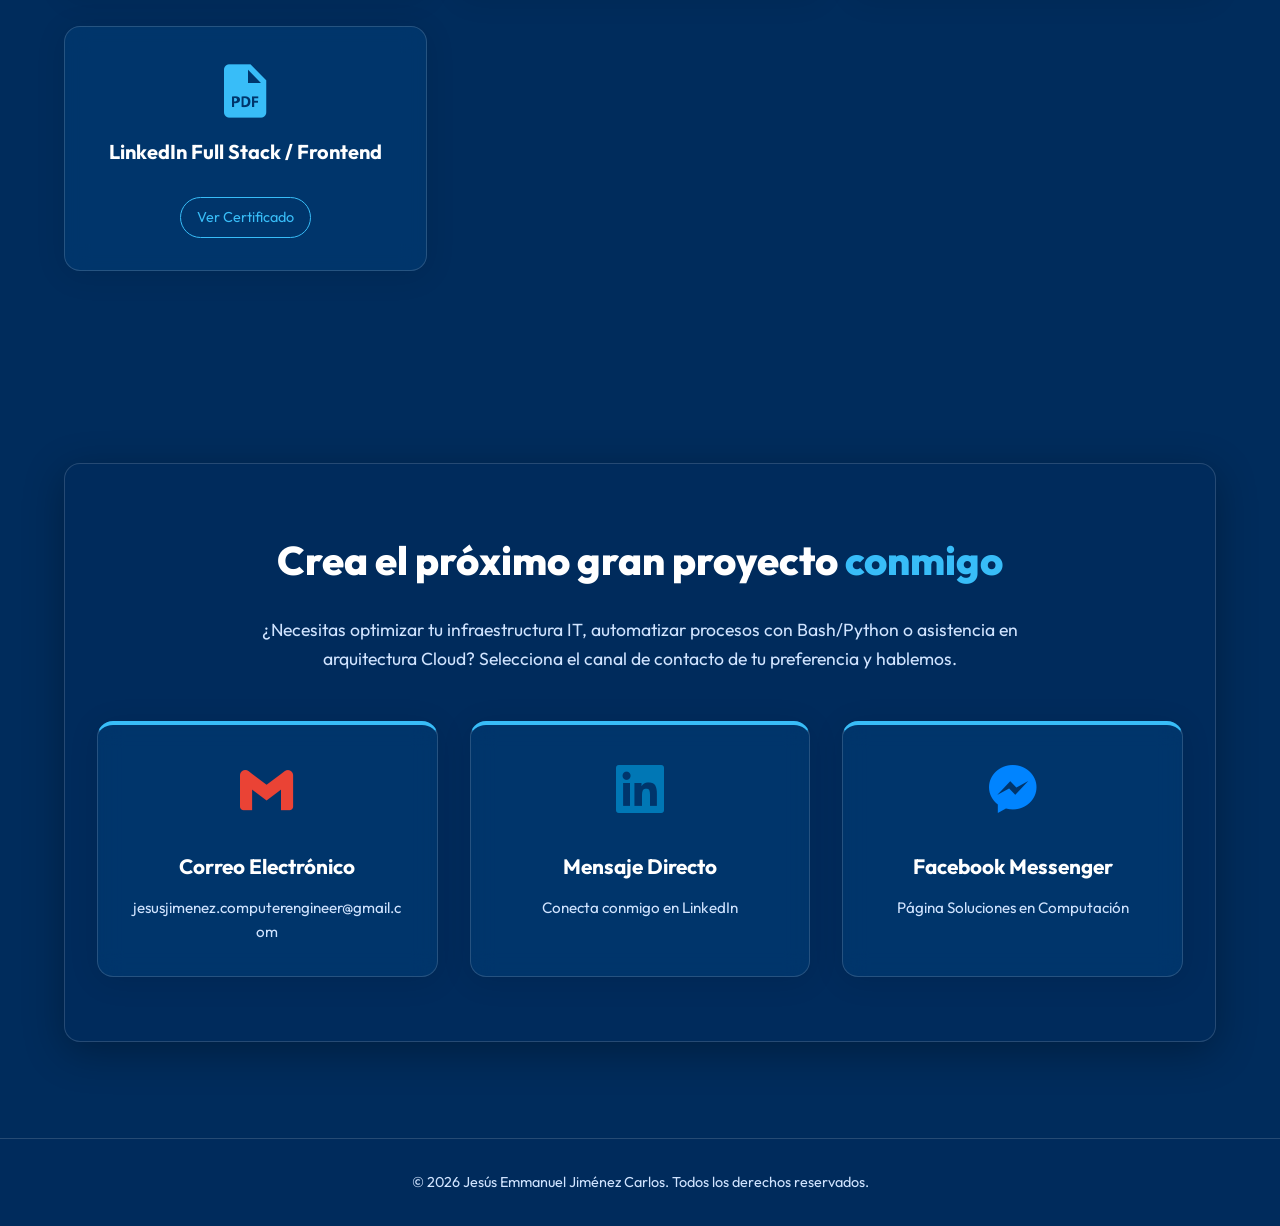
==== commit 8a31f55f: "Añadir soporte y traducción nativa SEO al idioma Inglés mediante en.html" ====
--- a/index.html
+++ b/index.html
@@ -10,13 +10,19 @@
     <link rel="stylesheet" href="./css/style.css">
     <!-- Boxicons (For quick modern icons) -->
     <link href='https://unpkg.com/boxicons@2.1.4/css/boxicons.min.css' rel='stylesheet'>
-    <!-- LinkedIn Badge Script -->
-    <script src="https://platform.linkedin.com/badges/js/profile.js" async defer type="text/javascript"></script>
+    <!-- LinkedIn Script removed as we use static custom badge for better UX -->
 </head>
 <body>
     <!-- Navbar -->
     <header class="navbar">
         <div class="logo">JEJC<span>.</span></div>
+        
+        <div class="lang-switch" style="margin-left: auto; margin-right: 1.5rem; display: flex; gap: 0.5rem; align-items: center;">
+            <a href="index.html" style="color:var(--accent); text-decoration:none; font-weight:800; font-size: 0.95rem;">ES</a> 
+            <span style="color:var(--text-muted);">|</span> 
+            <a href="en.html" style="color:var(--text-muted); text-decoration:none; font-weight:600; font-size: 0.95rem;">EN</a>
+        </div>
+
         <button class="menu-btn" id="menu-btn"><i class='bx bx-menu'></i></button>
         <nav class="nav-links" id="nav-links">
             <a href="#inicio">Inicio</a>
@@ -69,10 +75,15 @@
                     <p>Me especializo en la <strong>Automatización de infraestructura IT</strong> utilizando tecnologías como Bash y Python. Busco crear aplicaciones rápidas, resilientes y eficientes en la nube, nivel respaldado por mis capacidades y mi <strong>Certificado Microsoft Azure</strong>.</p>
                     <p>Conecta conmigo a través de mi perfil de LinkedIn para conocer más de mi trayectoria y conectar profesionalmente.</p>
                 </div>
-                <!-- Light theme container for LinkedIn Badge so its text is readable -->
-                <div class="linkedin-container">
-                    <div class="badge-base LI-profile-badge" data-locale="es_ES" data-size="medium" data-theme="light" data-type="HORIZONTAL" data-vanity="jesús-emmanuel-jiménez-carlos-isc" data-version="v1">
-                      <a class="badge-base__link LI-simple-link" href="https://mx.linkedin.com/in/jes%C3%BAs-emmanuel-jim%C3%A9nez-carlos-isc?trk=profile-badge">Jesús Emmanuel Jiménez Carlos</a>
+                <!-- Custom Static LinkedIn Badge (Prevents AdBlocker/Script errors) -->
+                <div class="linkedin-container" style="background: white; border-radius: 12px; box-shadow: 0 10px 30px rgba(0,0,0,0.5); padding: 1.5rem; display: flex; align-items: center; gap: 1.5rem; max-width: 450px; margin: 0 auto; border: 1px solid #e0e0e0;">
+                    <img src="./assets/profile.jpeg" alt="Jesús Emmanuel" style="width: 90px; height: 90px; border-radius: 50%; object-fit: cover; border: 2px solid #0a66c2;">
+                    <div style="text-align: left;">
+                        <h3 style="color: #000; font-size: 1.2rem; margin-bottom: 0.25rem; font-family: -apple-system, system-ui, BlinkMacSystemFont, 'Segoe UI', Roboto, Helvetica, Arial, sans-serif; font-weight: 600;">Jesús Emmanuel Jiménez Carlos</h3>
+                        <p style="color: #666; font-size: 0.9rem; margin-bottom: 0.75rem; font-family: -apple-system, system-ui, BlinkMacSystemFont, 'Segoe UI', Roboto, Helvetica, Arial, sans-serif;">Ingeniero en Sistemas Computacionales | Full Stack Developer | IT Consultant</p>
+                        <a href="https://mx.linkedin.com/in/jes%C3%BAs-emmanuel-jim%C3%A9nez-carlos-isc?trk=profile-badge" target="_blank" style="display: inline-flex; align-items: center; gap: 0.3rem; background: #0a66c2; color: white; padding: 0.4rem 1rem; border-radius: 1.5rem; text-decoration: none; font-size: 0.9rem; font-weight: 600; font-family: -apple-system, system-ui, BlinkMacSystemFont, 'Segoe UI', Roboto, Helvetica, Arial, sans-serif; transition: background 0.3s;" onmouseover="this.style.background='#004182';" onmouseout="this.style.background='#0a66c2';">
+                            <i class='bx bxl-linkedin-square' style="font-size: 1.2rem;"></i> Ver perfil
+                        </a>
                     </div>
                 </div>
             </div>
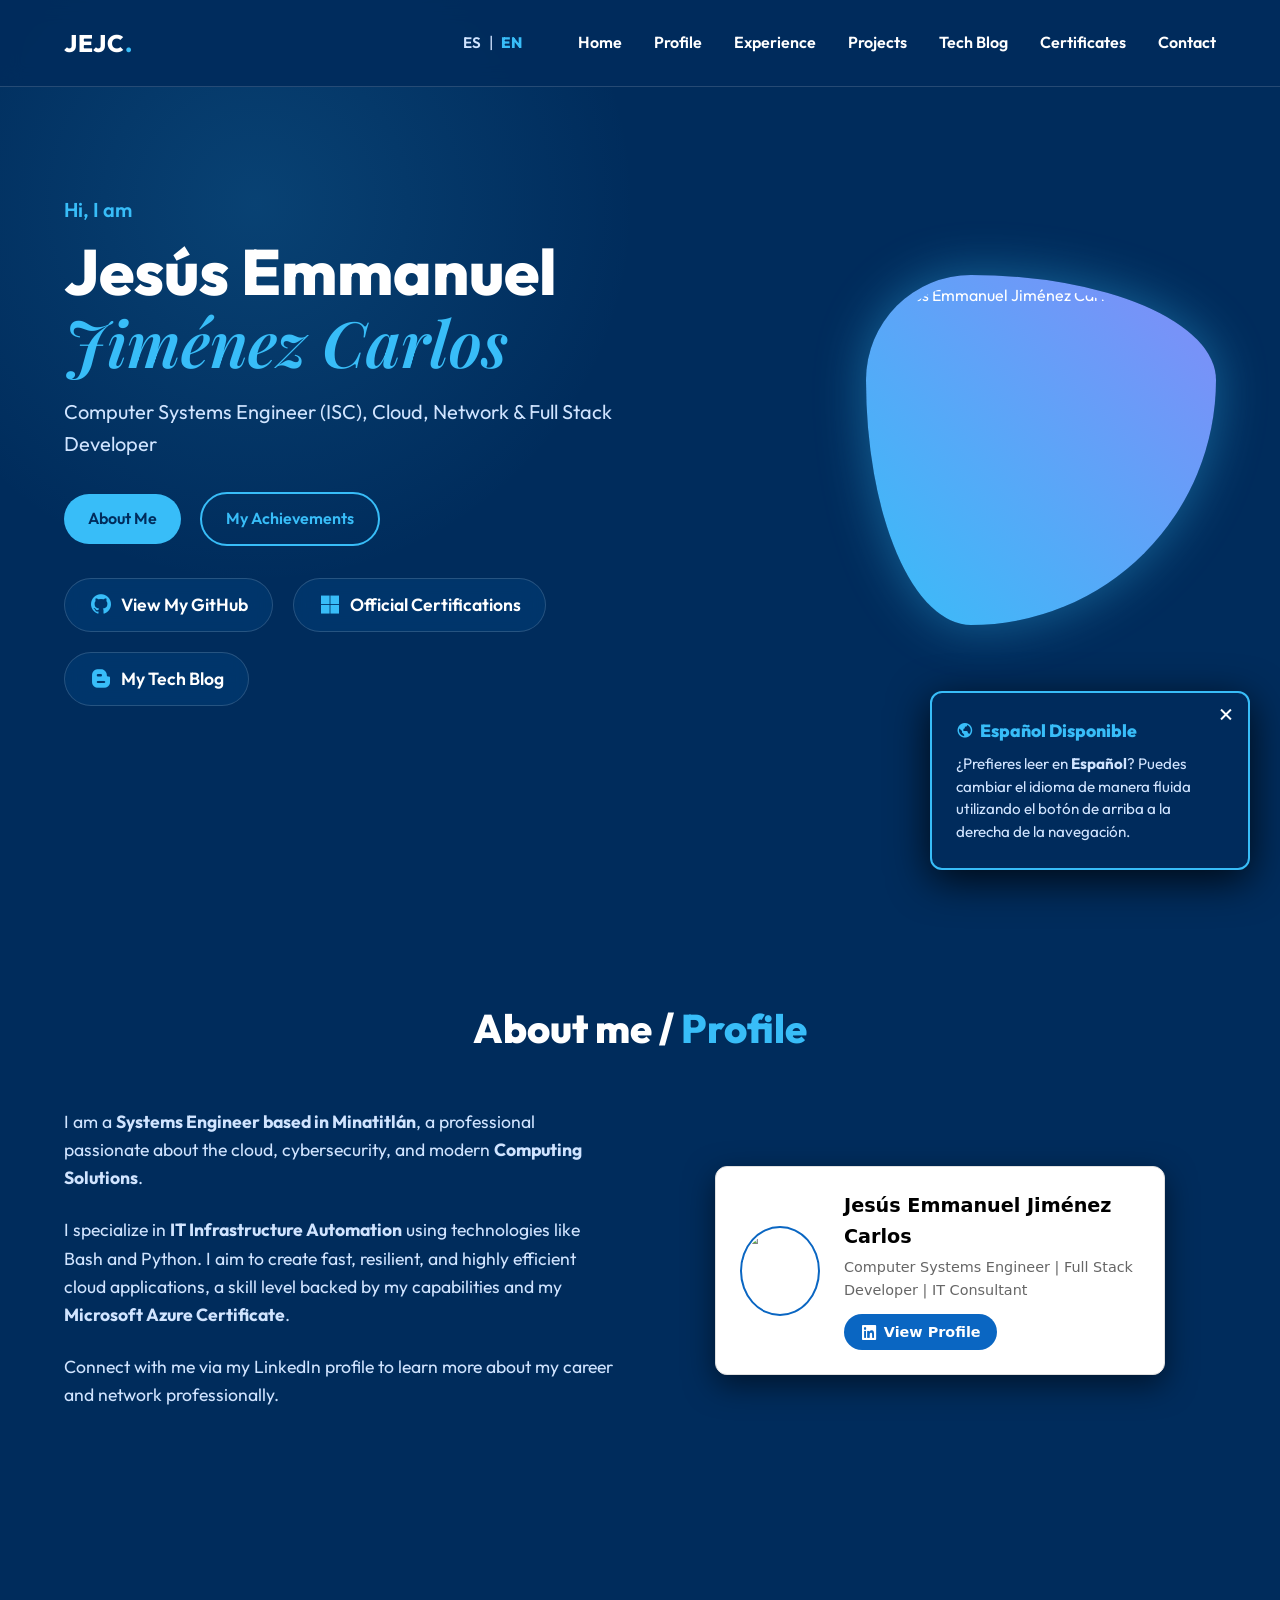
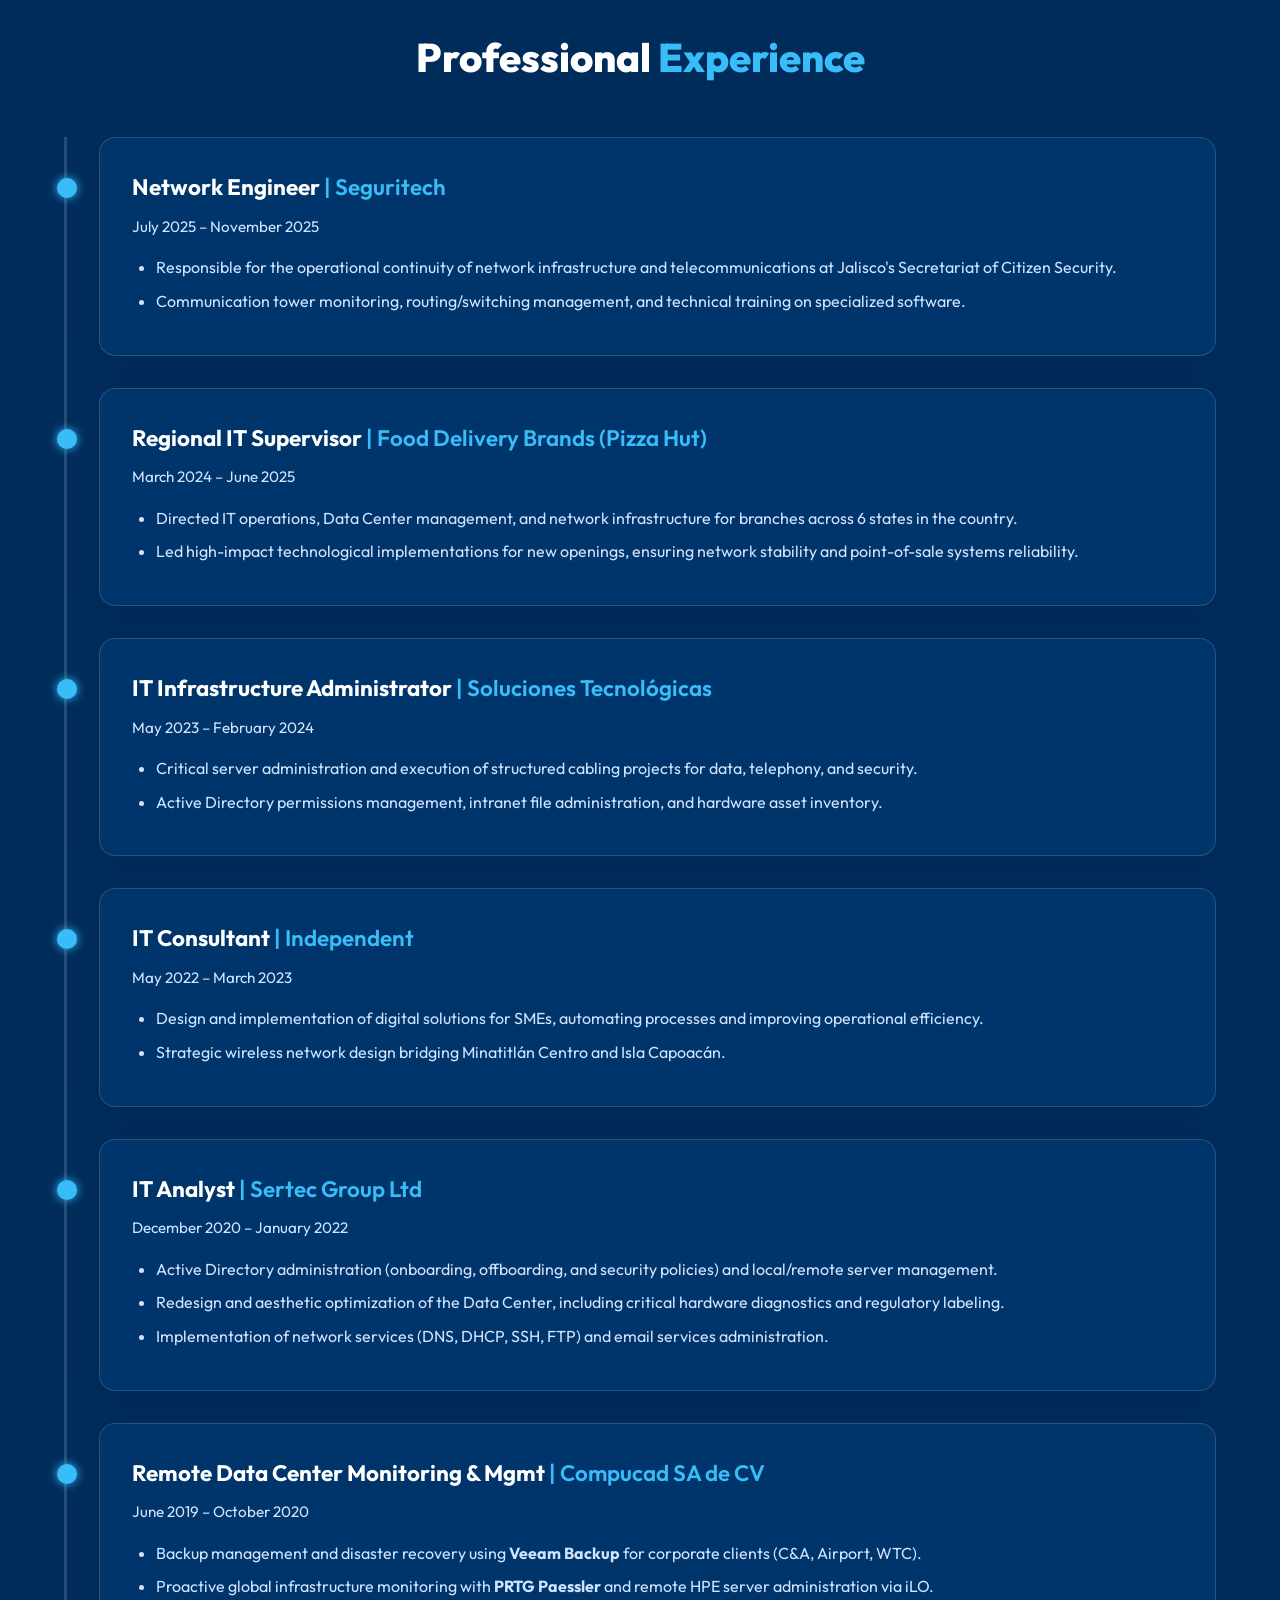
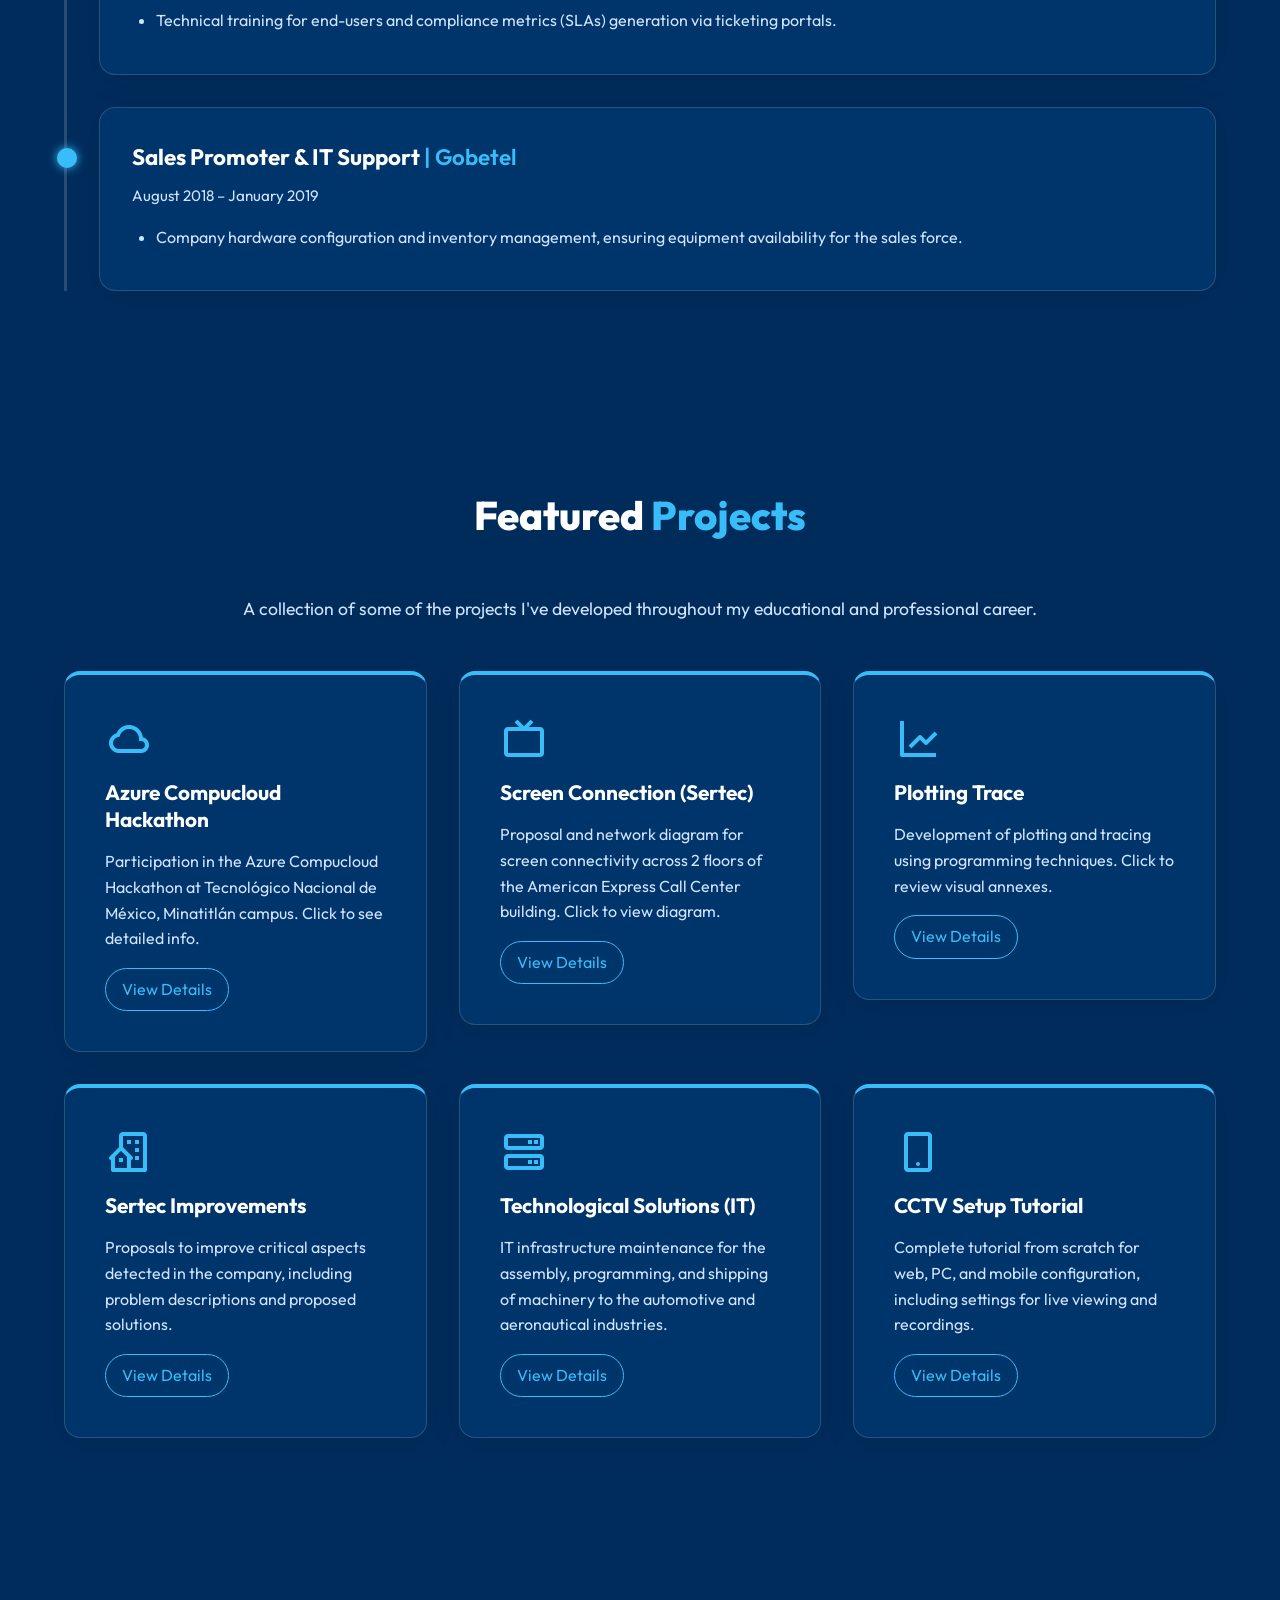
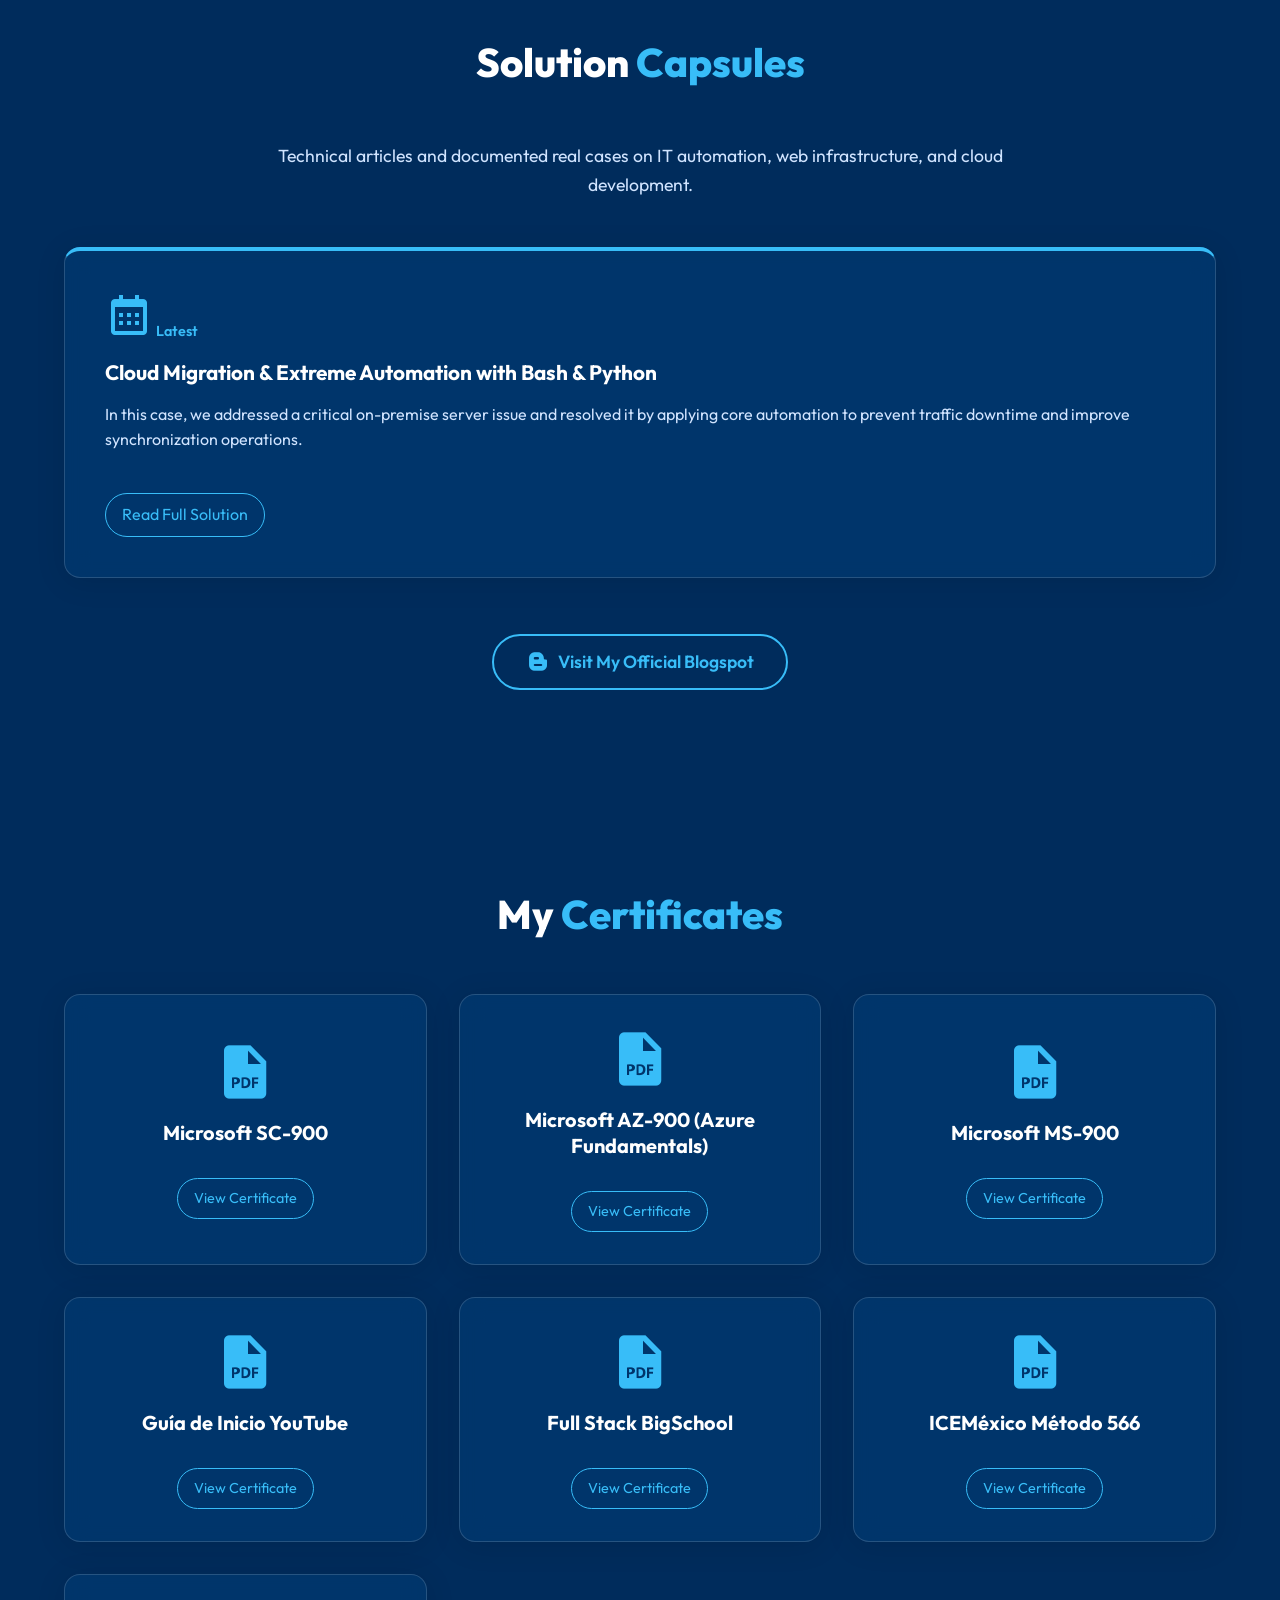
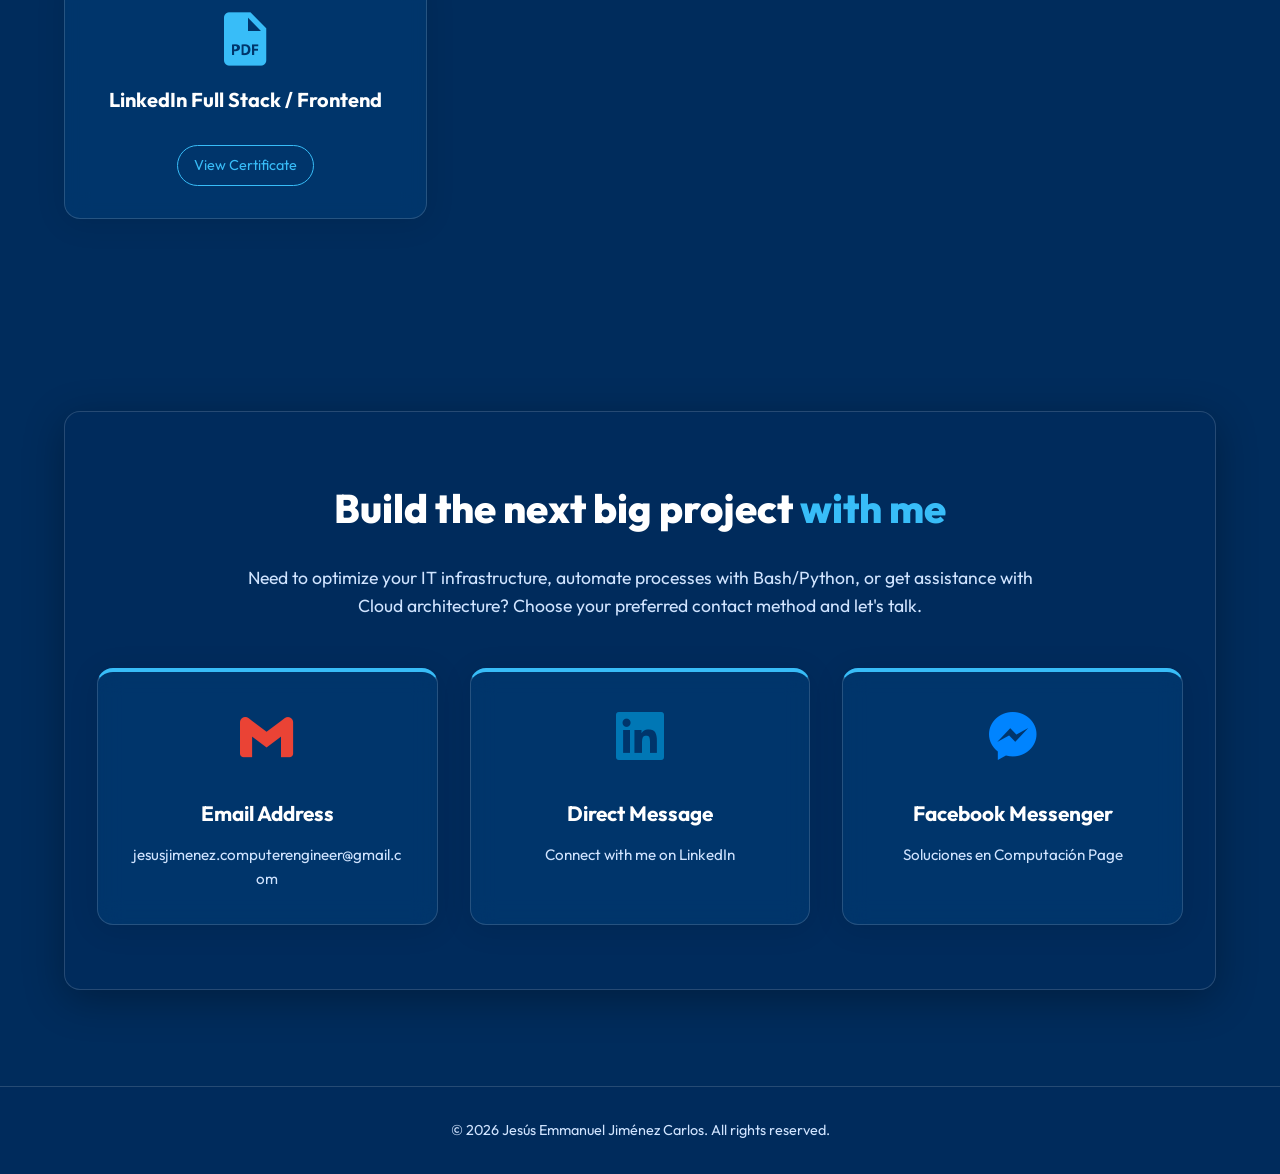
==== commit 654fc498: "Sync: Actualizar URL de origin y enlaces web hacia el nuevo username de GitHub" ====
--- a/index.html
+++ b/index.html
@@ -1,16 +1,15 @@
 <!DOCTYPE html>
-<html lang="es">
+<html lang="en">
 <head>
     <meta charset="UTF-8">
     <meta name="viewport" content="width=device-width, initial-scale=1.0">
-    <title>Jesús Emmanuel Jiménez Carlos | Consultoría IT y Ciberseguridad</title>
-    <meta name="description" content="Portafolio y Consultoría de Jesús Emmanuel Jiménez Carlos, Ingeniero en Sistemas Minatitlán. Especialista en Automatización de infraestructura IT (Bash/Python), Cloud (Azure) y Soluciones en Computación.">
+    <title>Jesús Emmanuel Jiménez Carlos | IT & Cybersecurity Consultant</title>
+    <meta name="description" content="Portfolio and Consultancy of Jesús Emmanuel Jiménez Carlos, Systems Engineer in Minatitlán. Specialist in IT Infrastructure Automation (Bash/Python), Cloud (Azure) and Computing Solutions.">
     <!-- Google Fonts -->
     <link href="https://fonts.googleapis.com/css2?family=Outfit:wght@300;400;600;800&family=Playfair+Display:ital,wght@1,600&display=swap" rel="stylesheet">
     <link rel="stylesheet" href="./css/style.css">
     <!-- Boxicons (For quick modern icons) -->
     <link href='https://unpkg.com/boxicons@2.1.4/css/boxicons.min.css' rel='stylesheet'>
-    <!-- LinkedIn Script removed as we use static custom badge for better UX -->
 </head>
 <body>
     <!-- Navbar -->
@@ -18,20 +17,20 @@
         <div class="logo">JEJC<span>.</span></div>
         
         <div class="lang-switch" style="margin-left: auto; margin-right: 1.5rem; display: flex; gap: 0.5rem; align-items: center;">
-            <a href="index.html" style="color:var(--accent); text-decoration:none; font-weight:800; font-size: 0.95rem;">ES</a> 
+            <a href="es.html" style="color:var(--text-muted); text-decoration:none; font-weight:600; font-size: 0.95rem;">ES</a> 
             <span style="color:var(--text-muted);">|</span> 
-            <a href="en.html" style="color:var(--text-muted); text-decoration:none; font-weight:600; font-size: 0.95rem;">EN</a>
+            <a href="index.html" style="color:var(--accent); text-decoration:none; font-weight:800; font-size: 0.95rem;">EN</a>
         </div>
 
         <button class="menu-btn" id="menu-btn"><i class='bx bx-menu'></i></button>
         <nav class="nav-links" id="nav-links">
-            <a href="#inicio">Inicio</a>
-            <a href="#perfil">Perfil</a>
-            <a href="#trayectoria">Trayectoria</a>
-            <a href="#proyectos">Proyectos</a>
-            <a href="#blog">Blog Técnico</a>
-            <a href="#certificados">Certificados</a>
-            <a href="#contacto">Contacto</a>
+            <a href="#inicio">Home</a>
+            <a href="#perfil">Profile</a>
+            <a href="#trayectoria">Experience</a>
+            <a href="#proyectos">Projects</a>
+            <a href="#blog">Tech Blog</a>
+            <a href="#certificados">Certificates</a>
+            <a href="#contacto">Contact</a>
         </nav>
     </header>
 
@@ -39,22 +38,22 @@
     <section id="inicio" class="hero">
         <div class="blob-bg"></div>
         <div class="hero-content">
-            <span class="greeting">Hola, soy</span>
+            <span class="greeting">Hi, I am</span>
             <h1>Jesús Emmanuel<span> Jiménez Carlos</span></h1>
-            <p class="role">Ingeniero en Sistemas Computacionales (ISC), Cloud, Network & Full Stack Developer</p>
+            <p class="role">Computer Systems Engineer (ISC), Cloud, Network & Full Stack Developer</p>
             <div class="hero-buttons">
-                <a href="#perfil" class="btn btn-primary">Conóceme</a>
-                <a href="#certificados" class="btn btn-secondary">Mis Logros</a>
+                <a href="#perfil" class="btn btn-primary">About Me</a>
+                <a href="#certificados" class="btn btn-secondary">My Achievements</a>
             </div>
             <div class="social-links">
-                <a href="https://github.com/JesusCarlosEmmanuel" target="_blank" class="btn-social">
-                    <i class='bx bxl-github'></i> <span>Ver Mi GitHub</span>
+                <a href="https://github.com/Jesus-Emmanuel-Jimenez-Carlos" target="_blank" class="btn-social">
+                    <i class='bx bxl-github'></i> <span>View My GitHub</span>
                 </a>
                 <a href="https://www.credly.com/users/jesus-jimenez-carlos" target="_blank" class="btn-social">
-                    <i class='bx bxl-microsoft'></i> <span>Certificaciones Oficiales</span>
+                    <i class='bx bxl-microsoft'></i> <span>Official Certifications</span>
                 </a>
                 <a href="https://solucionesencomputacionyti.blogspot.com" target="_blank" class="btn-social">
-                    <i class='bx bxl-blogger'></i> <span>Mi Blog Externo</span>
+                    <i class='bx bxl-blogger'></i> <span>My Tech Blog</span>
                 </a>
             </div>
         </div>
@@ -68,89 +67,88 @@
     <!-- Profile & LinkedIn -->
     <section id="perfil" class="profile section-padding">
         <div class="container">
-            <h2 class="section-title">Sobre mí / <span>Perfil</span></h2>
+            <h2 class="section-title">About me / <span>Profile</span></h2>
             <div class="profile-grid">
                 <div class="profile-text">
-                    <p>Soy <strong>Ingeniero en Sistemas en Minatitlán</strong>, un profesional apasionado por la nube, la ciberseguridad y las <strong>Soluciones en Computación</strong>.</p>
-                    <p>Me especializo en la <strong>Automatización de infraestructura IT</strong> utilizando tecnologías como Bash y Python. Busco crear aplicaciones rápidas, resilientes y eficientes en la nube, nivel respaldado por mis capacidades y mi <strong>Certificado Microsoft Azure</strong>.</p>
-                    <p>Conecta conmigo a través de mi perfil de LinkedIn para conocer más de mi trayectoria y conectar profesionalmente.</p>
-                </div>
-                <!-- Custom Static LinkedIn Badge (Prevents AdBlocker/Script errors) -->
+                    <p>I am a <strong>Systems Engineer based in Minatitlán</strong>, a professional passionate about the cloud, cybersecurity, and modern <strong>Computing Solutions</strong>.</p>
+                    <p>I specialize in <strong>IT Infrastructure Automation</strong> using technologies like Bash and Python. I aim to create fast, resilient, and highly efficient cloud applications, a skill level backed by my capabilities and my <strong>Microsoft Azure Certificate</strong>.</p>
+                    <p>Connect with me via my LinkedIn profile to learn more about my career and network professionally.</p>
+                </div>
+                <!-- Custom Static LinkedIn Badge -->
                 <div class="linkedin-container" style="background: white; border-radius: 12px; box-shadow: 0 10px 30px rgba(0,0,0,0.5); padding: 1.5rem; display: flex; align-items: center; gap: 1.5rem; max-width: 450px; margin: 0 auto; border: 1px solid #e0e0e0;">
                     <img src="./assets/profile.jpeg" alt="Jesús Emmanuel" style="width: 90px; height: 90px; border-radius: 50%; object-fit: cover; border: 2px solid #0a66c2;">
                     <div style="text-align: left;">
                         <h3 style="color: #000; font-size: 1.2rem; margin-bottom: 0.25rem; font-family: -apple-system, system-ui, BlinkMacSystemFont, 'Segoe UI', Roboto, Helvetica, Arial, sans-serif; font-weight: 600;">Jesús Emmanuel Jiménez Carlos</h3>
-                        <p style="color: #666; font-size: 0.9rem; margin-bottom: 0.75rem; font-family: -apple-system, system-ui, BlinkMacSystemFont, 'Segoe UI', Roboto, Helvetica, Arial, sans-serif;">Ingeniero en Sistemas Computacionales | Full Stack Developer | IT Consultant</p>
+                        <p style="color: #666; font-size: 0.9rem; margin-bottom: 0.75rem; font-family: -apple-system, system-ui, BlinkMacSystemFont, 'Segoe UI', Roboto, Helvetica, Arial, sans-serif;">Computer Systems Engineer | Full Stack Developer | IT Consultant</p>
                         <a href="https://mx.linkedin.com/in/jes%C3%BAs-emmanuel-jim%C3%A9nez-carlos-isc?trk=profile-badge" target="_blank" style="display: inline-flex; align-items: center; gap: 0.3rem; background: #0a66c2; color: white; padding: 0.4rem 1rem; border-radius: 1.5rem; text-decoration: none; font-size: 0.9rem; font-weight: 600; font-family: -apple-system, system-ui, BlinkMacSystemFont, 'Segoe UI', Roboto, Helvetica, Arial, sans-serif; transition: background 0.3s;" onmouseover="this.style.background='#004182';" onmouseout="this.style.background='#0a66c2';">
-                            <i class='bx bxl-linkedin-square' style="font-size: 1.2rem;"></i> Ver perfil
+                            <i class='bx bxl-linkedin-square' style="font-size: 1.2rem;"></i> View Profile
                         </a>
                     </div>
                 </div>
             </div>
         </div>
     </section>
-
 
     <!-- Trayectoria -->
     <section id="trayectoria" class="trayectoria section-padding">
         <div class="container">
-            <h2 class="section-title">Trayectoria <span>Profesional</span></h2>
+            <h2 class="section-title">Professional <span>Experience</span></h2>
             <div class="timeline">
                 <div class="timeline-item glass-panel">
-                    <h3>Ingeniero de Redes <span>| Seguritech</span></h3>
-                    <span class="date">Julio 2025 – Noviembre 2025</span>
-                    <ul>
-                        <li>Responsable de la continuidad operativa de la infraestructura de redes y telecomunicaciones de la Secretaría de Seguridad Ciudadana de Jalisco.</li>
-                        <li>Monitoreo de torres de comunicación, gestión de routing/switching y capacitación técnica en software especializado.</li>
-                    </ul>
-                </div>
-                <div class="timeline-item glass-panel">
-                    <h3>Supervisor TI Regional <span>| Food Delivery Brands (Pizza Hut)</span></h3>
-                    <span class="date">Marzo 2024 – Junio 2025</span>
-                    <ul>
-                        <li>Dirigí las operaciones de TI, gestión de Data Center e infraestructura de red para sucursales en 6 estados de la república.</li>
-                        <li>Lideré implementaciones tecnológicas de alto impacto para nuevas aperturas, asegurando la estabilidad de la red y sistemas de punto de venta.</li>
-                    </ul>
-                </div>
-                <div class="timeline-item glass-panel">
-                    <h3>Administrador de Infraestructuras de TI <span>| Soluciones Tecnológicas</span></h3>
-                    <span class="date">Mayo 2023 – Febrero 2024</span>
-                    <ul>
-                        <li>Administración de servidores críticos y ejecución de proyectos de cableado estructurado para datos, telefonía y seguridad.</li>
-                        <li>Gestión de permisos en Active Directory, administración de archivos en intranet e inventario de activos de hardware.</li>
-                    </ul>
-                </div>
-                <div class="timeline-item glass-panel">
-                    <h3>Consultoría TI <span>| Independiente</span></h3>
-                    <span class="date">Mayo 2022 – Marzo 2023</span>
-                    <ul>
-                        <li>Diseño e implementación de soluciones digitales para PyMEs, automatizando procesos y mejorando la eficiencia operativa.</li>
-                        <li>Diseño de red inalámbrica estratégica para conectar Minatitlán Centro con la Isla Capoacán.</li>
-                    </ul>
-                </div>
-                <div class="timeline-item glass-panel">
-                    <h3>Analista de TI <span>| Sertec Group Ltd</span></h3>
-                    <span class="date">Diciembre 2020 – Enero 2022</span>
-                    <ul>
-                        <li>Administración de Active Directory (altas, bajas y políticas de seguridad) y gestión de servidores locales y remotos.</li>
-                        <li>Rediseño y optimización estética del Data Center, incluyendo diagnóstico de hardware crítico y etiquetado normativo.</li>
-                        <li>Implementación de servicios de red (DNS, DHCP, SSH, FTP) y administración de servicios de correo electrónico.</li>
-                    </ul>
-                </div>
-                <div class="timeline-item glass-panel">
-                    <h3>Monitoreo y Gestión Remota de Data Centers <span>| Compucad SA de CV</span></h3>
-                    <span class="date">Junio 2019 – Octubre 2020</span>
-                    <ul>
-                        <li>Gestión de respaldos y recuperación ante desastres mediante <strong>Veeam Backup</strong> para clientes corporativos (C&A, Aeropuerto, WTC).</li>
-                        <li>Monitoreo proactivo de infraestructura global con <strong>PRTG Paessler</strong> y administración remota de servidores HPE vía iLO.</li>
-                        <li>Capacitación técnica a usuarios finales y generación de métricas de cumplimiento (SLAs) mediante portales de tickets.</li>
-                    </ul>
-                </div>
-                <div class="timeline-item glass-panel">
-                    <h3>Promotor de Ventas y Soporte TI <span>| Gobetel</span></h3>
-                    <span class="date">Agosto 2018 – Enero 2019</span>
-                    <ul>
-                        <li>Administración de inventario y configuración de hardware de la empresa, asegurando disponibilidad de equipos para la fuerza de ventas.</li>
+                    <h3>Network Engineer <span>| Seguritech</span></h3>
+                    <span class="date">July 2025 – November 2025</span>
+                    <ul>
+                        <li>Responsible for the operational continuity of network infrastructure and telecommunications at Jalisco's Secretariat of Citizen Security.</li>
+                        <li>Communication tower monitoring, routing/switching management, and technical training on specialized software.</li>
+                    </ul>
+                </div>
+                <div class="timeline-item glass-panel">
+                    <h3>Regional IT Supervisor <span>| Food Delivery Brands (Pizza Hut)</span></h3>
+                    <span class="date">March 2024 – June 2025</span>
+                    <ul>
+                        <li>Directed IT operations, Data Center management, and network infrastructure for branches across 6 states in the country.</li>
+                        <li>Led high-impact technological implementations for new openings, ensuring network stability and point-of-sale systems reliability.</li>
+                    </ul>
+                </div>
+                <div class="timeline-item glass-panel">
+                    <h3>IT Infrastructure Administrator <span>| Soluciones Tecnológicas</span></h3>
+                    <span class="date">May 2023 – February 2024</span>
+                    <ul>
+                        <li>Critical server administration and execution of structured cabling projects for data, telephony, and security.</li>
+                        <li>Active Directory permissions management, intranet file administration, and hardware asset inventory.</li>
+                    </ul>
+                </div>
+                <div class="timeline-item glass-panel">
+                    <h3>IT Consultant <span>| Independent</span></h3>
+                    <span class="date">May 2022 – March 2023</span>
+                    <ul>
+                        <li>Design and implementation of digital solutions for SMEs, automating processes and improving operational efficiency.</li>
+                        <li>Strategic wireless network design bridging Minatitlán Centro and Isla Capoacán.</li>
+                    </ul>
+                </div>
+                <div class="timeline-item glass-panel">
+                    <h3>IT Analyst <span>| Sertec Group Ltd</span></h3>
+                    <span class="date">December 2020 – January 2022</span>
+                    <ul>
+                        <li>Active Directory administration (onboarding, offboarding, and security policies) and local/remote server management.</li>
+                        <li>Redesign and aesthetic optimization of the Data Center, including critical hardware diagnostics and regulatory labeling.</li>
+                        <li>Implementation of network services (DNS, DHCP, SSH, FTP) and email services administration.</li>
+                    </ul>
+                </div>
+                <div class="timeline-item glass-panel">
+                    <h3>Remote Data Center Monitoring & Mgmt <span>| Compucad SA de CV</span></h3>
+                    <span class="date">June 2019 – October 2020</span>
+                    <ul>
+                        <li>Backup management and disaster recovery using <strong>Veeam Backup</strong> for corporate clients (C&A, Airport, WTC).</li>
+                        <li>Proactive global infrastructure monitoring with <strong>PRTG Paessler</strong> and remote HPE server administration via iLO.</li>
+                        <li>Technical training for end-users and compliance metrics (SLAs) generation via ticketing portals.</li>
+                    </ul>
+                </div>
+                <div class="timeline-item glass-panel">
+                    <h3>Sales Promoter & IT Support <span>| Gobetel</span></h3>
+                    <span class="date">August 2018 – January 2019</span>
+                    <ul>
+                        <li>Company hardware configuration and inventory management, ensuring equipment availability for the sales force.</li>
                     </ul>
                 </div>
             </div>
@@ -160,55 +158,55 @@
     <!-- Proyectos Destacados Section -->
     <section id="proyectos" class="proyectos section-padding">
         <div class="container">
-            <h2 class="section-title">Proyectos <span>Destacados</span></h2>
-            <p class="section-subtitle" style="text-align: center; color: var(--text-muted); margin-bottom: 3rem; font-size: 1.1rem; max-width: 800px; margin-left: auto; margin-right: auto;">Una colección de algunos proyectos que he desarrollado a lo largo de mi carrera educativa y profesional.</p>
+            <h2 class="section-title">Featured <span>Projects</span></h2>
+            <p class="section-subtitle" style="text-align: center; color: var(--text-muted); margin-bottom: 3rem; font-size: 1.1rem; max-width: 800px; margin-left: auto; margin-right: auto;">A collection of some of the projects I've developed throughout my educational and professional career.</p>
             <div class="projects-grid">
                 <a href="https://sites.google.com/view/jejcengineeringcomputer/inicio" target="_blank" style="text-decoration: none;">
                     <div class="project-card glass-panel">
                         <i class='bx bx-cloud'></i>
-                        <h3>Hackathon Azure Compucloud</h3>
-                        <p>Participación en el Hackathon Azure Compucloud en el Tecnológico Nacional de México campus Minatitlán. Haz clic para ver información detallada.</p>
-                        <span class="btn-small" style="margin-top:auto; align-self:flex-start; padding: 0.5rem 1rem; border:1px solid var(--accent); border-radius:1.5rem; color: var(--accent);">Ver Detalles</span>
+                        <h3>Azure Compucloud Hackathon</h3>
+                        <p>Participation in the Azure Compucloud Hackathon at Tecnológico Nacional de México, Minatitlán campus. Click to see detailed info.</p>
+                        <span class="btn-small" style="margin-top:auto; align-self:flex-start; padding: 0.5rem 1rem; border:1px solid var(--accent); border-radius:1.5rem; color: var(--accent);">View Details</span>
                     </div>
                 </a>
                 <a href="https://sites.google.com/view/jejcengineeringcomputer/network" target="_blank" style="text-decoration: none;">
                     <div class="project-card glass-panel">
                         <i class='bx bx-tv'></i>
-                        <h3>Conexión de Pantallas (Sertec)</h3>
-                        <p>Propuesta y diagrama para la red de conexión de pantallas en los 2 pisos del edificio del Call Center de American Express. Haz clic para ver el diagrama.</p>
-                        <span class="btn-small" style="margin-top:auto; align-self:flex-start; padding: 0.5rem 1rem; border:1px solid var(--accent); border-radius:1.5rem; color: var(--accent);">Ver Detalles</span>
+                        <h3>Screen Connection (Sertec)</h3>
+                        <p>Proposal and network diagram for screen connectivity across 2 floors of the American Express Call Center building. Click to view diagram.</p>
+                        <span class="btn-small" style="margin-top:auto; align-self:flex-start; padding: 0.5rem 1rem; border:1px solid var(--accent); border-radius:1.5rem; color: var(--accent);">View Details</span>
                     </div>
                 </a>
                 <a href="https://sites.google.com/view/jejcengineeringcomputer/informaci%C3%B3n" target="_blank" style="text-decoration: none;">
                     <div class="project-card glass-panel">
                         <i class='bx bx-line-chart'></i>
-                        <h3>Trazo de Graficación</h3>
-                        <p>Desarrollo de trazos y graficación mediante técnicas de programación. Haz clic para revisar los anexos visuales.</p>
-                        <span class="btn-small" style="margin-top:auto; align-self:flex-start; padding: 0.5rem 1rem; border:1px solid var(--accent); border-radius:1.5rem; color: var(--accent);">Ver Detalles</span>
+                        <h3>Plotting Trace</h3>
+                        <p>Development of plotting and tracing using programming techniques. Click to review visual annexes.</p>
+                        <span class="btn-small" style="margin-top:auto; align-self:flex-start; padding: 0.5rem 1rem; border:1px solid var(--accent); border-radius:1.5rem; color: var(--accent);">View Details</span>
                     </div>
                 </a>
                 <a href="https://sites.google.com/view/jejcengineeringcomputer/informaci%C3%B3n" target="_blank" style="text-decoration: none;">
                     <div class="project-card glass-panel">
                         <i class='bx bx-building-house'></i>
-                        <h3>Mejoras en Sertec</h3>
-                        <p>Propuestas de mejora de aspectos críticos detectados en la empresa, incluyendo descripción del problema y solución planteada.</p>
-                        <span class="btn-small" style="margin-top:auto; align-self:flex-start; padding: 0.5rem 1rem; border:1px solid var(--accent); border-radius:1.5rem; color: var(--accent);">Ver Detalles</span>
+                        <h3>Sertec Improvements</h3>
+                        <p>Proposals to improve critical aspects detected in the company, including problem descriptions and proposed solutions.</p>
+                        <span class="btn-small" style="margin-top:auto; align-self:flex-start; padding: 0.5rem 1rem; border:1px solid var(--accent); border-radius:1.5rem; color: var(--accent);">View Details</span>
                     </div>
                 </a>
                 <a href="https://sites.google.com/view/jejcengineeringcomputer/inicio" target="_blank" style="text-decoration: none;">
                     <div class="project-card glass-panel">
                         <i class='bx bx-server'></i>
-                        <h3>Soluciones Tecnológicas (TI)</h3>
-                        <p>Mantenimiento de infraestructura TI para el ensamble, programación y envío de maquinaria a la industria automotriz y aeronáutica.</p>
-                        <span class="btn-small" style="margin-top:auto; align-self:flex-start; padding: 0.5rem 1rem; border:1px solid var(--accent); border-radius:1.5rem; color: var(--accent);">Ver Detalles</span>
+                        <h3>Technological Solutions (IT)</h3>
+                        <p>IT infrastructure maintenance for the assembly, programming, and shipping of machinery to the automotive and aeronautical industries.</p>
+                        <span class="btn-small" style="margin-top:auto; align-self:flex-start; padding: 0.5rem 1rem; border:1px solid var(--accent); border-radius:1.5rem; color: var(--accent);">View Details</span>
                     </div>
                 </a>
                 <a href="https://sites.google.com/view/jejcengineeringcomputer/network" target="_blank" style="text-decoration: none;">
                     <div class="project-card glass-panel">
                         <i class='bx bx-mobile-alt'></i>
-                        <h3>Tutorial de Configuración CCTV</h3>
-                        <p>Tutorial completo desde cero para la configuración web, PC y móvil, incluyendo ajustes para visualización en vivo y grabaciones.</p>
-                        <span class="btn-small" style="margin-top:auto; align-self:flex-start; padding: 0.5rem 1rem; border:1px solid var(--accent); border-radius:1.5rem; color: var(--accent);">Ver Detalles</span>
+                        <h3>CCTV Setup Tutorial</h3>
+                        <p>Complete tutorial from scratch for web, PC, and mobile configuration, including settings for live viewing and recordings.</p>
+                        <span class="btn-small" style="margin-top:auto; align-self:flex-start; padding: 0.5rem 1rem; border:1px solid var(--accent); border-radius:1.5rem; color: var(--accent);">View Details</span>
                     </div>
                 </a>
             </div>
@@ -218,22 +216,22 @@
     <!-- Blog Section -->
     <section id="blog" class="blog section-padding">
         <div class="container">
-            <h2 class="section-title">Cápsulas de <span>Solución</span></h2>
-            <p class="section-subtitle" style="text-align: center; color: var(--text-muted); margin-bottom: 3rem; font-size: 1.1rem; max-width: 800px; margin-left: auto; margin-right: auto;">Artículos técnicos y casos reales documentados sobre automatización IT, infraestructura web y desarrollo en la nube.</p>
+            <h2 class="section-title">Solution <span>Capsules</span></h2>
+            <p class="section-subtitle" style="text-align: center; color: var(--text-muted); margin-bottom: 3rem; font-size: 1.1rem; max-width: 800px; margin-left: auto; margin-right: auto;">Technical articles and documented real cases on IT automation, web infrastructure, and cloud development.</p>
             <div class="projects-grid">
                 <!-- Blog Card 1 -->
                 <div class="project-card glass-panel flex-card">
-                    <span class="date" style="color:var(--accent); font-size:0.9rem; font-weight:600;"><i class='bx bx-calendar'></i> Reciente</span>
-                    <h3>Migración a Cloud y automatización extrema con scripts en Bash y Python</h3>
-                    <p style="margin-bottom: 1.5rem;">En este caso abordamos un problema crítico en servidores on-premise y cómo se resolvió aplicando automatización de núcleo para evitar caídas de tráfico y mejorar operaciones de sincronización.</p>
-                    <a href="blog-template.html" class="btn-small" style="text-decoration:none; display:inline-block; margin-top:auto; align-self:flex-start; padding: 0.5rem 1rem; border:1px solid var(--accent); border-radius:1.5rem; color: var(--accent); transition: all 0.3s;" onmouseover="this.style.background='var(--accent)'; this.style.color='var(--bg-dark)';" onmouseout="this.style.background='transparent'; this.style.color='var(--accent)';">Leer solución completa</a>
+                    <span class="date" style="color:var(--accent); font-size:0.9rem; font-weight:600;"><i class='bx bx-calendar'></i> Latest</span>
+                    <h3>Cloud Migration & Extreme Automation with Bash & Python</h3>
+                    <p style="margin-bottom: 1.5rem;">In this case, we addressed a critical on-premise server issue and resolved it by applying core automation to prevent traffic downtime and improve synchronization operations.</p>
+                    <a href="blog-template.html" class="btn-small" style="text-decoration:none; display:inline-block; margin-top:auto; align-self:flex-start; padding: 0.5rem 1rem; border:1px solid var(--accent); border-radius:1.5rem; color: var(--accent); transition: all 0.3s;" onmouseover="this.style.background='var(--accent)'; this.style.color='var(--bg-dark)';" onmouseout="this.style.background='transparent'; this.style.color='var(--accent)';">Read Full Solution</a>
                 </div>
             </div>
             
             <!-- Link to external blogspot -->
             <div style="text-align: center; margin-top: 3.5rem;">
                 <a href="https://solucionesencomputacionyti.blogspot.com" target="_blank" class="btn btn-secondary" style="font-size: 1.1rem; padding: 0.75rem 2rem; display: inline-flex; align-items: center; gap: 0.5rem; transition: background 0.3s, color 0.3s;" onmouseover="this.style.background='var(--accent)'; this.style.color='var(--bg-dark)';" onmouseout="this.style.background='transparent'; this.style.color='var(--accent)';">
-                    <i class='bx bxl-blogger' style="font-size: 1.5rem;"></i> Visita mi Blogspot Oficial 
+                    <i class='bx bxl-blogger' style="font-size: 1.5rem;"></i> Visit My Official Blogspot 
                 </a>
             </div>
         </div>
@@ -242,7 +240,7 @@
     <!-- Certificates Section -->
     <section id="certificados" class="certificates section-padding">
         <div class="container">
-            <h2 class="section-title">Mis <span>Certificados</span></h2>
+            <h2 class="section-title">My <span>Certificates</span></h2>
             <div class="cert-grid">
                 <!-- Certificate cards will be generated by JS -->
             </div>
@@ -253,24 +251,24 @@
     <section id="contacto" class="contacto section-padding">
         <div class="container">
             <div style="background: var(--nav-bg); padding: 4rem 2rem; border-radius: 1rem; border: 1px solid var(--border-color); box-shadow: 0 10px 40px rgba(0,0,0,0.3);">
-                <h2 class="section-title" style="margin-bottom: 1.5rem;">Crea el próximo gran proyecto <span>conmigo</span></h2>
-                <p class="section-subtitle" style="text-align: center; color: var(--text-muted); margin-bottom: 3rem; font-size: 1.1rem; max-width: 800px; margin-left: auto; margin-right: auto;">¿Necesitas optimizar tu infraestructura IT, automatizar procesos con Bash/Python o asistencia en arquitectura Cloud? Selecciona el canal de contacto de tu preferencia y hablemos.</p>
+                <h2 class="section-title" style="margin-bottom: 1.5rem;">Build the next big project <span>with me</span></h2>
+                <p class="section-subtitle" style="text-align: center; color: var(--text-muted); margin-bottom: 3rem; font-size: 1.1rem; max-width: 800px; margin-left: auto; margin-right: auto;">Need to optimize your IT infrastructure, automate processes with Bash/Python, or get assistance with Cloud architecture? Choose your preferred contact method and let's talk.</p>
                 
                 <div class="projects-grid" style="grid-template-columns: repeat(auto-fit, minmax(250px, 1fr));">
                     <a href="mailto:jesusjimenez.computerengineer@gmail.com" class="project-card glass-panel" style="text-decoration: none; text-align: center; display: flex; flex-direction: column; align-items: center; padding: 2rem;">
                         <i class='bx bxl-gmail' style="font-size: 4rem; color: #ea4335;"></i>
-                        <h3 style="margin-top: 1rem;">Correo Electrónico</h3>
+                        <h3 style="margin-top: 1rem;">Email Address</h3>
                         <p style="margin-bottom: 0; font-size: 0.95rem; word-break: break-all;">jesusjimenez.computerengineer@gmail.com</p>
                     </a>
                     <a href="https://mx.linkedin.com/in/jes%C3%BAs-emmanuel-jim%C3%A9nez-carlos-isc" target="_blank" class="project-card glass-panel" style="text-decoration: none; text-align: center; display: flex; flex-direction: column; align-items: center; padding: 2rem;">
                         <i class='bx bxl-linkedin-square' style="font-size: 4rem; color: #0077b5;"></i>
-                        <h3 style="margin-top: 1rem;">Mensaje Directo</h3>
-                        <p style="margin-bottom: 0; font-size: 0.95rem;">Conecta conmigo en LinkedIn</p>
+                        <h3 style="margin-top: 1rem;">Direct Message</h3>
+                        <p style="margin-bottom: 0; font-size: 0.95rem;">Connect with me on LinkedIn</p>
                     </a>
                     <a href="https://www.facebook.com/SolucionesComputacion/" target="_blank" class="project-card glass-panel" style="text-decoration: none; text-align: center; display: flex; flex-direction: column; align-items: center; padding: 2rem;">
                         <i class='bx bxl-messenger' style="font-size: 4rem; color: #0084ff;"></i>
                         <h3 style="margin-top: 1rem;">Facebook Messenger</h3>
-                        <p style="margin-bottom: 0; font-size: 0.95rem;">Página Soluciones en Computación</p>
+                        <p style="margin-bottom: 0; font-size: 0.95rem;">Soluciones en Computación Page</p>
                     </a>
                 </div>
             </div>
@@ -280,9 +278,31 @@
     <!-- Footer -->
     <footer>
         <div class="container">
-            <p>&copy; 2026 Jesús Emmanuel Jiménez Carlos. Todos los derechos reservados.</p>
+            <p>&copy; <script>document.write(new Date().getFullYear())</script> Jesús Emmanuel Jiménez Carlos. All rights reserved.</p>
         </div>
     </footer>
+
+    <!-- Spanish Language Notification Toast -->
+    <div id="langToast" style="position: fixed; bottom: 30px; right: 30px; background: rgba(0, 44, 92, 0.95); border: 2px solid var(--accent); padding: 1.5rem; border-radius: 12px; box-shadow: 0 10px 40px rgba(0,0,0,0.8); z-index: 1000; max-width: 320px; transform: translateX(150%); transition: transform 0.6s cubic-bezier(0.175, 0.885, 0.32, 1.275); color: white; display: flex; flex-direction: column; gap: 0.5rem;">
+        <button onclick="document.getElementById('langToast').style.transform='translateX(150%)'" style="position: absolute; top: 10px; right: 10px; background: transparent; border: none; color: white; cursor: pointer; font-size: 1.5rem;"><i class='bx bx-x'></i></button>
+        <span style="font-weight: 800; color: var(--accent); font-size: 1.1rem; display: flex; align-items: center; gap: 0.4rem;"><i class='bx bx-world'></i> Español Disponible</span>
+        <p style="font-size: 0.95rem; margin: 0; color: var(--text-muted); line-height: 1.5;">¿Prefieres leer en <strong>Español</strong>? Puedes cambiar el idioma de manera fluida utilizando el botón de arriba a la derecha de la navegación.</p>
+    </div>
+    
+    <script>
+        setTimeout(() => {
+            const toast = document.getElementById('langToast');
+            if (toast && !localStorage.getItem('langToastSeen')) {
+                toast.style.transform = 'translateX(0)';
+                // Set memory so it only shows once per user's session
+                localStorage.setItem('langToastSeen', 'true');
+                // Auto hide after 12 seconds
+                setTimeout(() => {
+                    toast.style.transform = 'translateX(150%)';
+                }, 12000);
+            }
+        }, 1500);
+    </script>
 
     <script src="./js/main.js"></script>
 </body>
